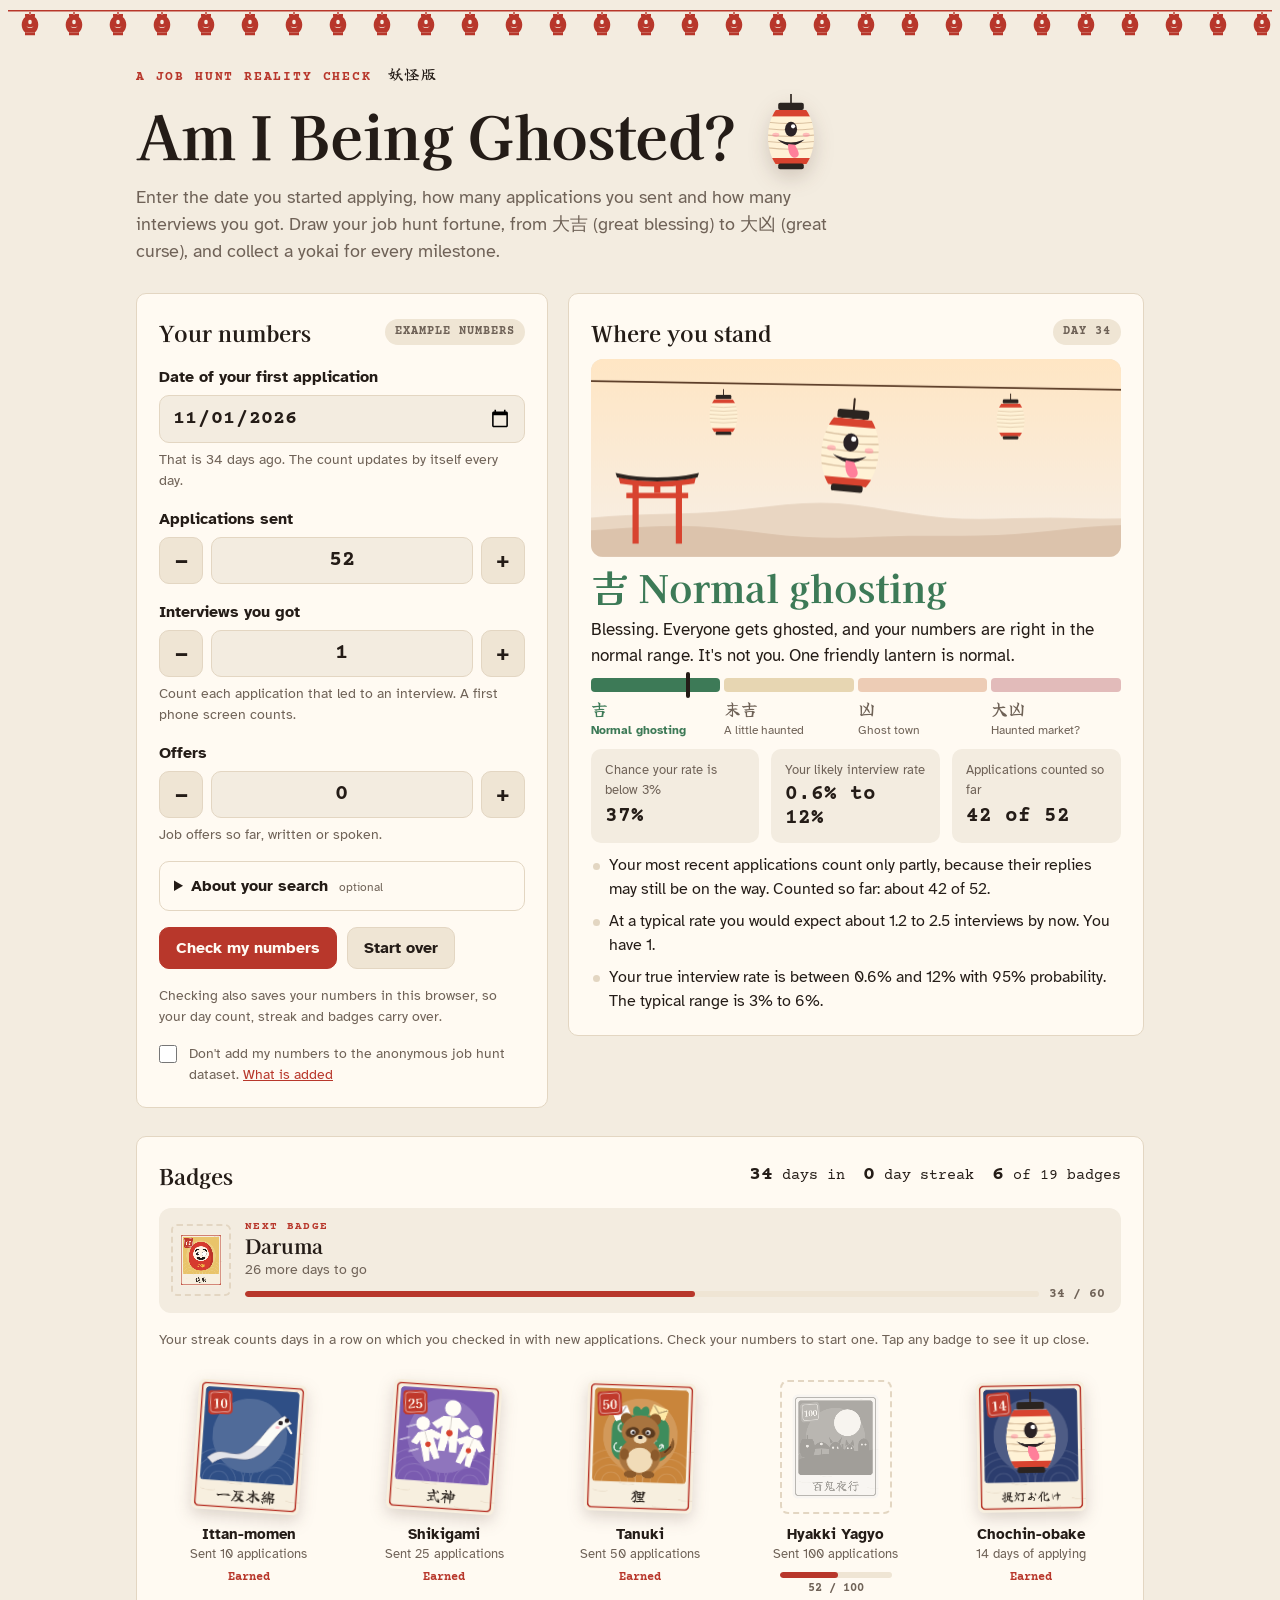
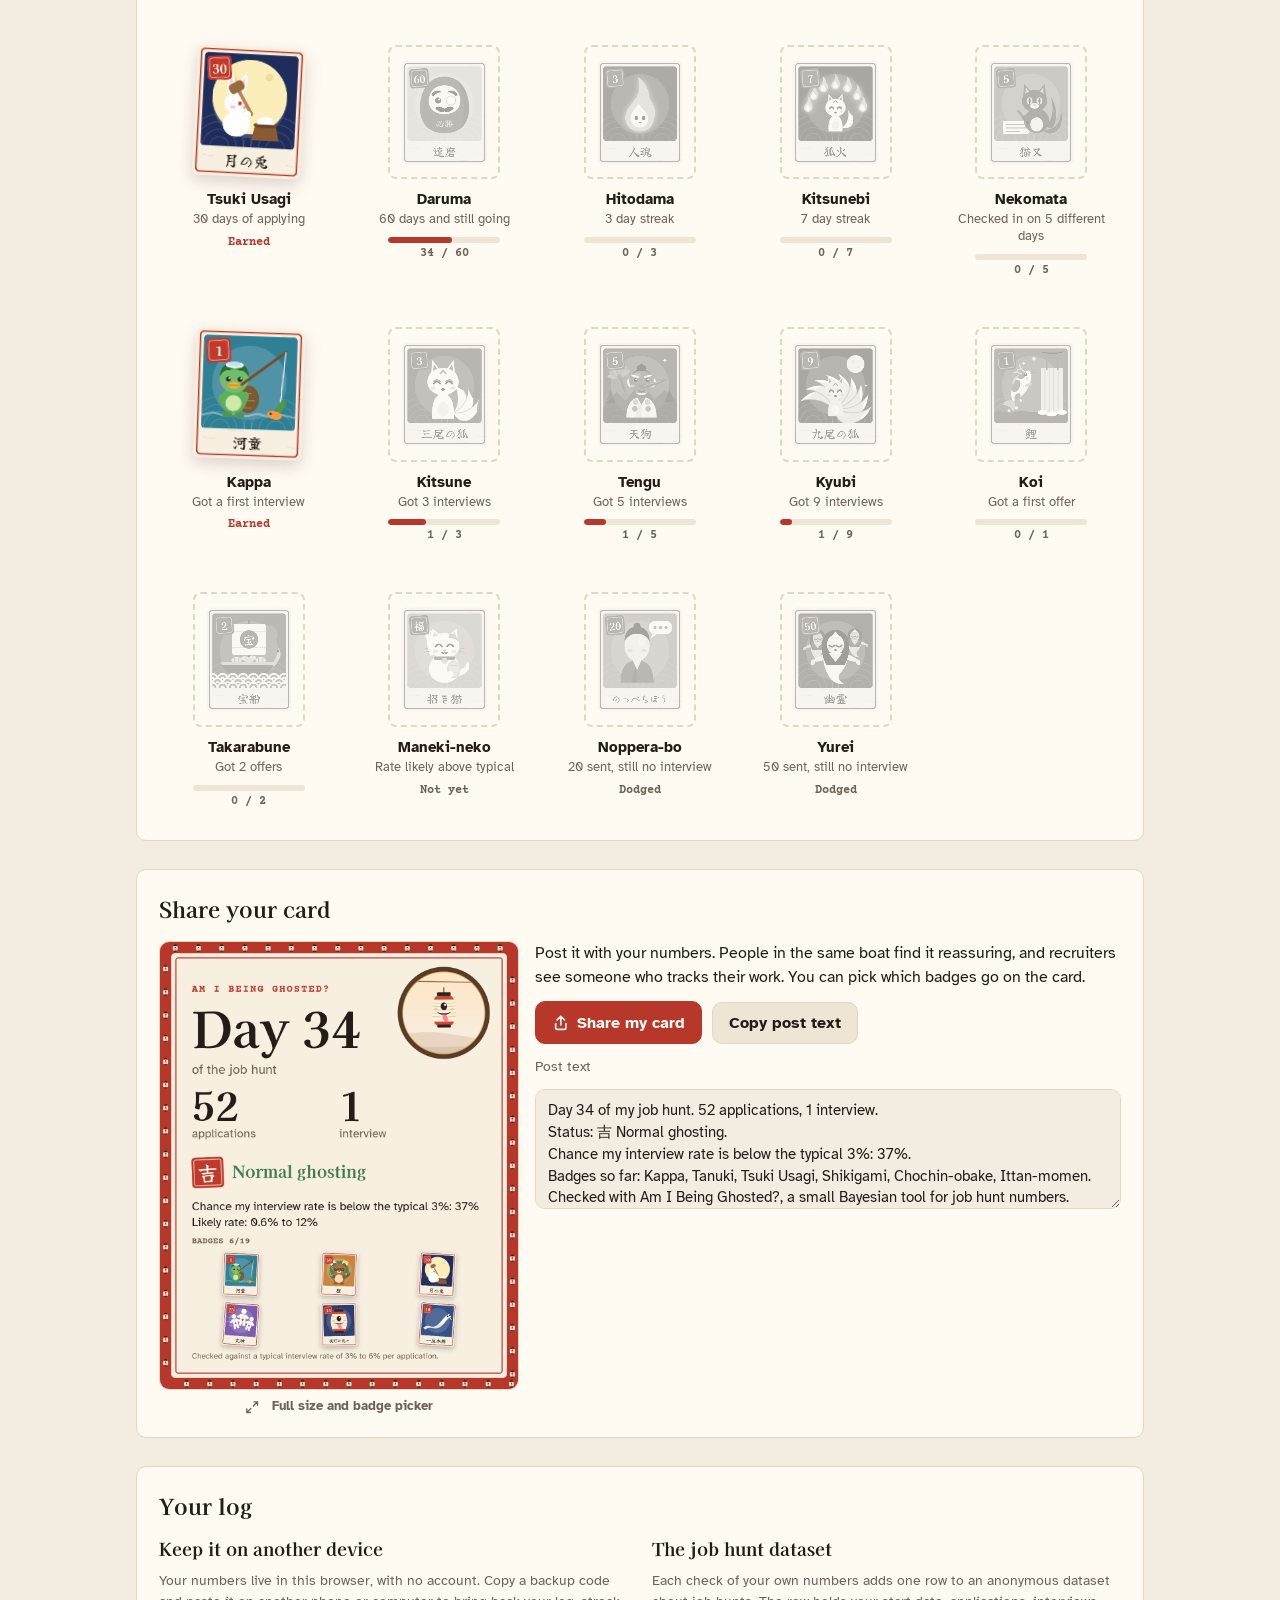
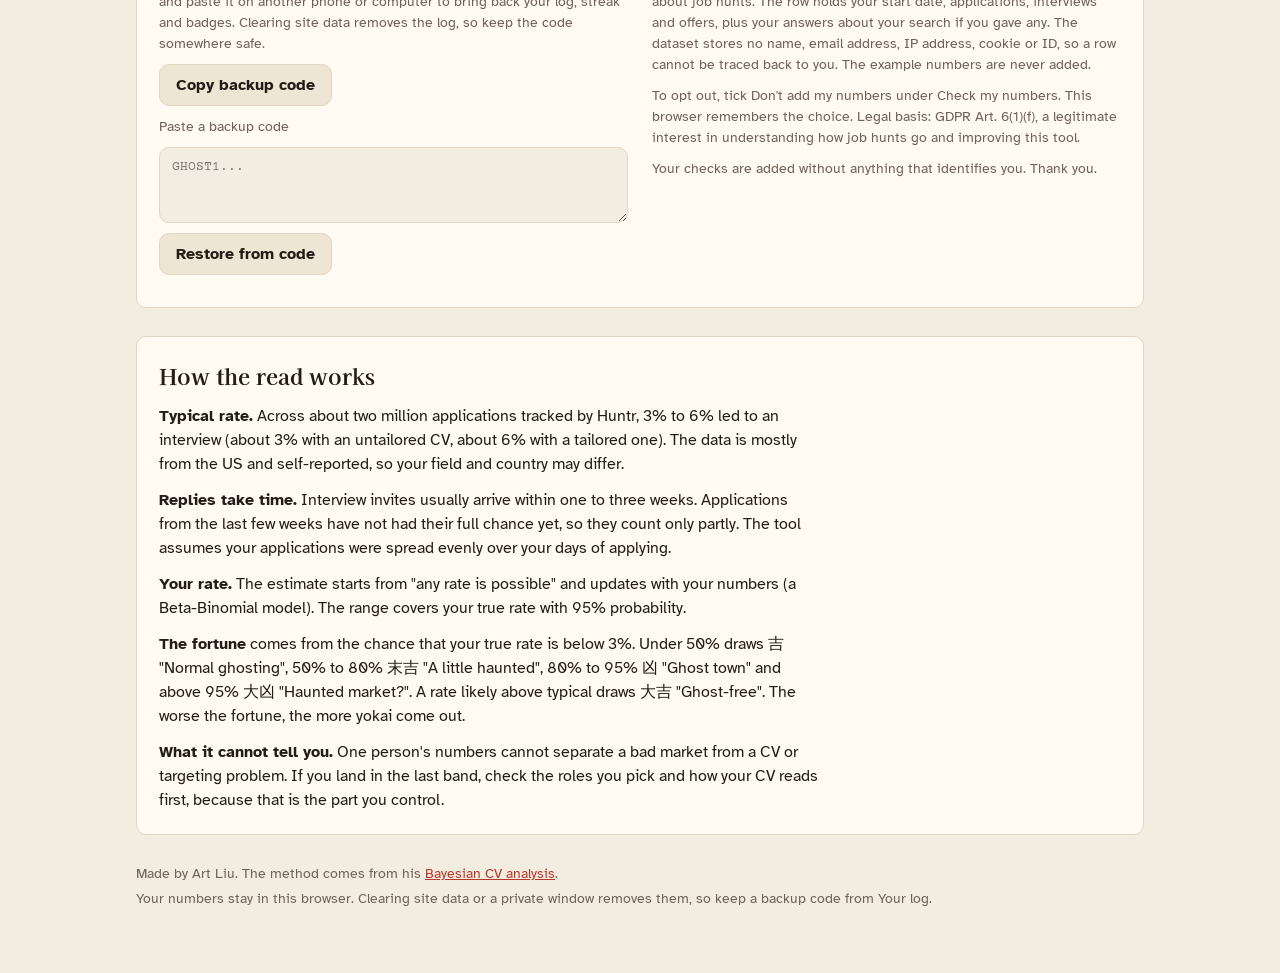
==== docs/index.html @ 810617ce "Add files via upload" ====
<!doctype html>
<html lang="en">
<head>
<meta charset="utf-8">
<meta name="viewport" content="width=device-width, initial-scale=1">
<meta name="description" content="A Bayesian reality check for your job hunt. Enter your applications and interviews and find out whether the silence is ordinary ghosting.">
<meta property="og:title" content="Am I Being Ghosted? Yokai Edition">
<meta property="og:description" content="A Bayesian reality check for your job hunt. Enter your applications and interviews and find out whether the silence is ordinary ghosting.">
<meta property="og:type" content="website">
<script src="config.js"></script>
<title>Am I Being Ghosted? Yokai Edition</title>
<link rel="stylesheet" href="fonts/yokai.css">
<style>
/* Layout: a shrine fortune stall. A string of lanterns on top, inputs and the yokai scene side by side on wide screens, the yokai collection and share card below. */
:root {
  --paper: #f3ece0;
  --card: #fffaf2;
  --ink: #241c17;
  --muted: #6f6257;
  --line: #e3d6c2;
  --chip: #efe5d4;
  --accent: #b8372b;
  --tag: #b8372b;
  --on-red: #ffffff;
  --ok: #3d7a57;
  --quiet: #b0821f;
  --unusual: #c4612a;
  --bad: #9e2a3a;
  --great: #2b5c9b;
  --early: #7b7468;
  --display: "Kaisei Decol", "Hiragino Mincho ProN", "Yu Mincho", Georgia, serif;
  --brush: "Yuji Boku", "Kaisei Decol", "Hiragino Mincho ProN", "Yu Mincho", serif;
  --body: "Atkinson Hyperlegible", system-ui, -apple-system, "Segoe UI", sans-serif;
  --mono: "Courier Prime", "Courier New", ui-monospace, monospace;
  --radius: 10px;
  --shadow: rgba(60, 35, 20, .18);
  --locked: .4;
  --scrim: rgba(18, 10, 8, .98);
  --scrim-ink: #f6eee2;
  --scrim-muted: #c9bba8;
  --scrim-chip: rgba(255, 255, 255, .13);
  --scrim-track: rgba(255, 255, 255, .18);
  --stamp-drop: rgba(0, 0, 0, .5);
  --seal: #c0392b;
  --band: #b8372b;
}
@media (prefers-color-scheme: dark) {
  :root:not([data-theme="light"]) {
    --paper: #14100e;
    --card: #1f1916;
    --ink: #f2e9dc;
    --muted: #b3a796;
    --line: #352c26;
    --chip: #2a221e;
    --accent: #ef6a50;
    --tag: #ef6a50;
    --ok: #6cbf8c;
    --quiet: #e2b456;
    --unusual: #ee8c52;
    --bad: #ef6f7a;
    --great: #7fa9e6;
    --early: #a69c8e;
    --shadow: rgba(0, 0, 0, .55);
    --locked: .32;
    --seal: #d8432f;
    --band: #ef6a50;
    color-scheme: dark;
  }
}
:root[data-theme="dark"] {
  --paper: #14100e;
  --card: #1f1916;
  --ink: #f2e9dc;
  --muted: #b3a796;
  --line: #352c26;
  --chip: #2a221e;
  --accent: #ef6a50;
  --tag: #ef6a50;
  --ok: #6cbf8c;
  --quiet: #e2b456;
  --unusual: #ee8c52;
  --bad: #ef6f7a;
  --great: #7fa9e6;
  --early: #a69c8e;
  --shadow: rgba(0, 0, 0, .55);
  --locked: .32;
  --seal: #d8432f;
  --band: #ef6a50;
  color-scheme: dark;
}


* { box-sizing: border-box; }
[hidden] { display: none !important; }
body {
  background: var(--paper);
  color: var(--ink);
  font-family: var(--body);
  font-size: 16px;
  line-height: 1.5;
}
.wrap {
  max-width: 1040px;
  margin: 0 auto;
  padding-left: max(16px, env(safe-area-inset-left, 0px));
  padding-right: max(16px, env(safe-area-inset-right, 0px));
  padding-block: 28px 56px;
  display: grid;
  gap: 28px;
}
header { display: grid; gap: 6px; }
.eyebrow {
  font-family: var(--mono);
  font-weight: 700;
  font-size: 13px;
  letter-spacing: .14em;
  text-transform: uppercase;
  color: var(--accent);
}
h1 {
  font-family: var(--display);
  font-stretch: 112%;
  font-weight: 800;
  font-size: clamp(36px, 7vw, 60px);
  line-height: 1;
  margin: 0;
  text-wrap: balance;
}
.lede { margin: 4px 0 0; max-width: 60ch; color: var(--muted); font-size: 18px; }
h2 {
  font-family: var(--display);
  font-stretch: 105%;
  font-weight: 700;
  font-size: 22px;
  margin: 0;
  text-wrap: balance;
}
.grid2 { display: grid; gap: 20px; grid-template-columns: 1fr; }
@media (min-width: 820px) { .grid2 { grid-template-columns: 5fr 7fr; align-items: start; } }
.card {
  background: var(--card);
  border: 1px solid var(--line);
  border-radius: var(--radius);
  padding: 22px;
  display: grid;
  gap: 16px;
  min-width: 0;
}
.card-head { display: flex; align-items: center; justify-content: space-between; gap: 12px; flex-wrap: wrap; }
.pill {
  font-family: var(--mono);
  font-size: 12px;
  font-weight: 700;
  letter-spacing: .08em;
  text-transform: uppercase;
  padding: 4px 10px;
  border-radius: 999px;
  background: var(--chip);
  color: var(--muted);
}
.field { display: grid; gap: 6px; }
.field label { font-weight: 700; }
.field .hint { font-size: 14px; color: var(--muted); margin: 0; }
.stepper { display: grid; grid-template-columns: 44px 1fr 44px; gap: 8px; }
.stepper input {
  width: 100%;
  min-width: 0;
  font: 700 22px/1 var(--mono);
  text-align: center;
  padding: 10px 8px;
  border: 1px solid var(--line);
  border-radius: 10px;
  background: var(--paper);
  color: var(--ink);
  font-variant-numeric: tabular-nums;
}
.stepper input::-webkit-inner-spin-button, .stepper input::-webkit-outer-spin-button { -webkit-appearance: none; margin: 0; }
.stepper input[type=number] { -moz-appearance: textfield; appearance: textfield; }
.date {
  width: 100%;
  min-width: 0;
  font: 700 20px/1.2 var(--mono);
  padding: 10px 12px;
  border: 1px solid var(--line);
  border-radius: 10px;
  background: var(--paper);
  color: var(--ink);
}
.stepper button, .btn {
  font: 700 16px/1 var(--body);
  border-radius: 10px;
  border: 1px solid var(--line);
  background: var(--chip);
  color: var(--ink);
  cursor: pointer;
}
.stepper button { font-size: 22px; }
.btn { padding: 12px 16px; }
.btn.primary { background: var(--accent); border-color: var(--accent); color: var(--card); }
.btn:disabled { opacity: .5; cursor: default; }
button:focus-visible, input:focus-visible { outline: 3px solid var(--accent); outline-offset: 2px; }
.row { display: flex; gap: 10px; flex-wrap: wrap; align-items: center; }
.note { font-size: 14px; color: var(--muted); margin: 0; }
.error { color: var(--bad); font-weight: 700; margin: 0; }

.verdict { display: grid; gap: 10px; }
.status {
  justify-self: start;
  font-family: var(--display);
  font-stretch: 108%;
  font-weight: 800;
  font-size: clamp(26px, 4.6vw, 38px);
  line-height: 1.05;
  color: var(--lvl, var(--early));
  text-wrap: balance;
}
.status-msg { margin: 0; font-size: 17px; max-width: 58ch; }

.scene { display: block; width: 100%; aspect-ratio: 8 / 3; border-radius: 12px; background: var(--chip); }
@media (prefers-color-scheme: dark) { :root:not([data-theme="light"]) .scene { filter: brightness(.88) saturate(.95); } }
:root[data-theme="dark"] .scene { filter: brightness(.88) saturate(.95); }
.meter { display: grid; gap: 8px; }
.meter-track { position: relative; display: grid; grid-template-columns: repeat(4, 1fr); gap: 4px; }
.meter-seg { height: 14px; border-radius: 4px; opacity: .3; }
.meter-seg.on { opacity: 1; }
.seg-ok { background: var(--ok); }
.seg-quiet { background: var(--quiet); }
.seg-unusual { background: var(--unusual); }
.seg-bad { background: var(--bad); }
.meter-pin {
  position: absolute;
  top: -6px;
  width: 4px;
  height: 26px;
  margin-left: -2px;
  border-radius: 2px;
  background: var(--ink);
  transition: left .5s ease;
}
.meter-labels { display: grid; grid-template-columns: repeat(4, 1fr); gap: 4px; font-size: 12px; color: var(--muted); }
.meter-labels span { min-width: 0; display: grid; gap: 4px; align-content: start; }
.meter-ico { display: flex; gap: 1px; height: 18px; align-items: flex-end; color: var(--muted); font-style: normal; }
.meter-ico svg { height: 100%; width: auto; overflow: visible; }
.meter-labels span.on .meter-ico { color: var(--lvl, var(--ink)); }
.meter-labels span.on { color: var(--lvl, var(--ink)); font-weight: 700; }

.stats { display: grid; grid-template-columns: repeat(auto-fit, minmax(150px, 1fr)); gap: 12px; }
.stats.four { grid-template-columns: repeat(auto-fit, minmax(max(150px, calc(50% - 6px)), 1fr)); }
.stat { background: var(--paper); border-radius: 10px; padding: 12px 14px; display: grid; gap: 2px; min-width: 0; }
.stat .k { font-size: 13px; color: var(--muted); }
.stat .v { font: 700 21px/1.15 var(--mono); font-variant-numeric: tabular-nums; }
.opt { font: 400 12px/1 var(--body); color: var(--muted); margin-left: 6px; }
.sel { width: 100%; min-width: 0; font: 400 16px/1.2 var(--body); padding: 10px 12px; border: 1px solid var(--line); border-radius: 10px; background: var(--paper); color: var(--ink); }
.more { border: 1px solid var(--line); border-radius: 10px; padding: 0 14px; }
.more > summary { cursor: pointer; padding: 12px 0; font-weight: 700; }
.more[open] > summary { border-bottom: 1px solid var(--line); margin-bottom: 12px; }
.more-body { display: grid; gap: 12px; padding-bottom: 14px; }
.consent { display: grid; grid-template-columns: 20px minmax(0, 1fr); gap: 10px; align-items: start; font-size: 14px; color: var(--muted); cursor: pointer; }
.consent input { width: 18px; height: 18px; margin: 2px 0 0; accent-color: var(--accent); }
.consent a, .log-col a { color: var(--accent); }
.log-grid { display: grid; gap: 24px; }
@media (min-width: 820px) { .log-grid { grid-template-columns: 1fr 1fr; } }
.log-col { display: grid; gap: 10px; align-content: start; min-width: 0; }
.log-col h3 { margin: 0; font-family: var(--display); font-size: 18px; line-height: 1.2; }
.log-col p { margin: 0; max-width: 60ch; }
.log-col textarea { width: 100%; min-height: 76px; resize: vertical; font: 13px/1.4 var(--mono); padding: 10px 12px; border-radius: 10px; border: 1px solid var(--line); background: var(--paper); color: var(--ink); word-break: break-all; }
select:focus-visible, textarea:focus-visible, summary:focus-visible { outline: 3px solid var(--accent); outline-offset: 2px; }
.explain { display: grid; gap: 8px; margin: 0; padding: 0; list-style: none; }
.explain li { padding-left: 18px; position: relative; max-width: 64ch; }
.explain li::before { content: ""; position: absolute; left: 2px; top: .62em; width: 7px; height: 7px; border-radius: 50%; background: var(--line); }

.streakbar { display: flex; gap: 18px; flex-wrap: wrap; font-family: var(--mono); font-size: 15px; }
.streakbar b { font-size: 20px; font-variant-numeric: tabular-nums; }

/* badge album: every badge is a postage stamp, locked ones wait in a dashed slot */
.next { appearance: none; width: 100%; margin: 0; border: 0; font: inherit; color: inherit; text-align: left; cursor: zoom-in;
  display: grid; grid-template-columns: 60px minmax(0, 1fr); gap: 14px; align-items: center; padding: 12px 16px 12px 12px; border-radius: 12px; background: var(--paper); }
.next:hover { background: var(--chip); }
.next-slot { width: 60px; aspect-ratio: 5 / 6; border: 2px dashed var(--line); border-radius: 6px; display: grid; place-items: center; }
.next-slot canvas { width: 80%; height: 80%; display: block; }
.next-body { display: grid; gap: 2px; min-width: 0; }
.next-k { font: 700 11px/1.2 var(--mono); letter-spacing: .12em; text-transform: uppercase; color: var(--accent); }
.next-t { font-family: var(--display); font-stretch: 105%; font-weight: 800; font-size: 20px; line-height: 1.1; }
.next-d { font-size: 14px; color: var(--muted); }
.next-row { display: flex; align-items: center; gap: 10px; margin-top: 6px; }
.next-row .bar { flex: 1; }
.next-n { font: 700 13px/1 var(--mono); color: var(--muted); font-variant-numeric: tabular-nums; white-space: nowrap; }

.badges { display: grid; grid-template-columns: repeat(3, minmax(0, 1fr)); gap: 28px 10px; padding-top: 6px; }
@media (min-width: 720px) { .badges { grid-template-columns: repeat(5, minmax(0, 1fr)); gap: 32px 16px; } }
.badges > div { display: grid; min-width: 0; }
.badge { appearance: none; margin: 0; padding: 8px 4px 10px; border: 0; border-radius: 12px; background: none; color: inherit; font: inherit; cursor: zoom-in;
  display: grid; justify-items: center; align-content: start; gap: 3px; text-align: center; min-width: 0; width: 100%; }
.badge:focus-visible, .next:focus-visible { outline: 3px solid var(--accent); outline-offset: 2px; }
.badge.locked:hover .slot { border-color: var(--accent); }
.slot { position: relative; width: min(112px, 100%); aspect-ratio: 5 / 6; margin-bottom: 8px; display: grid; place-items: center; }
.slot canvas { display: block; width: 100%; height: 100%; }
.badge.locked .slot { border: 2px dashed var(--line); border-radius: 8px; }
.badge.locked .slot canvas { width: 82%; height: 82%; filter: grayscale(1); opacity: var(--locked); }
.badge.earned .slot canvas { transform: rotate(var(--tilt, 0deg)); filter: drop-shadow(0 6px 8px var(--shadow)); transition: transform .25s cubic-bezier(.3, 1.4, .5, 1); }
.badge.earned:hover .slot canvas { transform: rotate(0deg) translateY(-4px) scale(1.05); }
.new-tag { position: absolute; top: -8px; right: -6px; padding: 4px 8px; border-radius: 999px; background: var(--tag); color: var(--on-red); font: 700 11px/1 var(--mono); letter-spacing: .1em; text-transform: uppercase; transform: rotate(8deg); box-shadow: 0 2px 6px var(--shadow); }
.bt { font-weight: 700; font-size: 15px; line-height: 1.2; }
.bd { font-size: 13px; line-height: 1.3; color: var(--muted); }
.bm { margin-top: 5px; font: 700 12px/1.2 var(--mono); color: var(--accent); }
.badge.locked .bm { color: var(--muted); }
.bp { width: min(112px, 100%); display: grid; gap: 5px; margin-top: 6px; }
.bp span { font: 700 12px/1 var(--mono); color: var(--muted); font-variant-numeric: tabular-nums; }
.bar { display: block; height: 6px; border-radius: 999px; background: var(--chip); overflow: hidden; }
.bar i { display: block; height: 100%; width: 0; border-radius: inherit; background: var(--accent); }
@media (max-width: 719px) { .bm, .bp span { font-size: 11px; } }

.share { display: grid; gap: 16px; }
@media (min-width: 820px) { .share { grid-template-columns: 360px 1fr; align-items: start; } }
.share img { width: 100%; max-width: 360px; border-radius: 10px; border: 1px solid var(--line); background: var(--paper); }
.share textarea {
  width: 100%; min-height: 120px; resize: vertical;
  font: 15px/1.45 var(--body); padding: 10px 12px;
  border-radius: 10px; border: 1px solid var(--line);
  background: var(--paper); color: var(--ink);
}
.how { display: grid; gap: 12px; }
.how p { margin: 0; max-width: 66ch; }
footer { font-size: 14px; color: var(--muted); display: grid; gap: 4px; }
footer a { color: var(--accent); }
.danger-ok { color: var(--bad); border-color: var(--bad); }
/* results waiting for a new check */
.verdict.stale > :not(.stale-note) { opacity: .35; }
.stale-note { margin: 0; padding: 10px 12px; border-radius: 10px; background: var(--chip); font-weight: 700; }

/* reply letter reveal */
.reveal {
  position: fixed; inset: 0; z-index: 50;
  display: flex; flex-direction: column;
  overflow-y: auto; overscroll-behavior: contain;
  padding: max(56px, env(safe-area-inset-top, 0px)) max(16px, env(safe-area-inset-right, 0px)) max(24px, env(safe-area-inset-bottom, 0px)) max(16px, env(safe-area-inset-left, 0px));
}
.reveal::before { content: ""; position: fixed; inset: 0; background: var(--paper); opacity: .96; }
.rv-skip { position: fixed; z-index: 3; top: max(12px, env(safe-area-inset-top, 0px)); right: max(16px, env(safe-area-inset-right, 0px)); }
.rv-stage { position: relative; z-index: 1; margin: auto; width: min(420px, 100%); display: grid; gap: 18px; justify-items: center; }
.rv-letter {
  position: relative; width: 100%;
  background: var(--card); border: 1px solid var(--line); border-radius: 8px;
  padding: 22px 20px 20px; box-shadow: 0 18px 40px var(--shadow);
  display: grid; gap: 8px;
}
.rv-label { display: flex; gap: 8px; align-items: center; flex-wrap: wrap; font: 700 12px/1.2 var(--mono); letter-spacing: .12em; text-transform: uppercase; color: var(--accent); padding-right: 92px; }
.rv-title { font-family: var(--display); font-stretch: 110%; font-weight: 800; font-size: 30px; line-height: 1.05; margin: 2px 0 0; padding-right: 92px; text-wrap: balance; }
.rv-nums { margin: 0; font: 700 16px/1.35 var(--mono); padding-right: 84px; font-variant-numeric: tabular-nums; }
.rv-msg { margin: 6px 0 0; font-size: 16px; }
.rv-stamps-label { font: 700 12px/1 var(--mono); letter-spacing: .12em; text-transform: uppercase; color: var(--muted); margin-top: 6px; }
.rv-stamps { display: flex; flex-wrap: wrap; gap: 16px 14px; margin-top: 12px; }
.rv-stamp { appearance: none; margin: 0; padding: 0; border: 0; background: none; color: inherit; font: inherit; cursor: zoom-in; width: 86px; display: grid; gap: 8px; justify-items: center; text-align: center; border-radius: 8px; }
.rv-stamp:focus-visible { outline: 3px solid var(--accent); outline-offset: 3px; }
.rv-stamp canvas { width: 84px; height: 100.8px; display: block; filter: drop-shadow(0 5px 7px var(--shadow)); }
.rv-stamps.big { gap: 16px 22px; }
.rv-stamps.big .rv-stamp { width: 124px; }
.rv-stamps.big .rv-stamp canvas { width: 116px; height: 139.2px; }
.rv-stamp span { font-size: 12px; line-height: 1.2; font-weight: 700; }
.rv-stamps.big .rv-stamp span { font-size: 14px; }
.rv-confetti { position: fixed; inset: 0; width: 100%; height: 100%; z-index: 2; pointer-events: none; }
.rv-more { margin: 12px 0 0; font-size: 13px; color: var(--muted); }
.rv-postmark {
  position: absolute; top: -20px; right: -8px; width: 108px; height: 108px; border-radius: 50%;
  border: 4px double var(--lvl, var(--accent)); color: var(--lvl, var(--accent)); background: var(--card);
  display: grid; align-content: center; justify-items: center; gap: 5px; padding: 10px; text-align: center;
  transform: rotate(-10deg);
}
.rv-pm-date { font: 700 10px/1 var(--mono); letter-spacing: .08em; }
.rv-pm-big:empty { display: none; }
.rv-pm-status { font-family: var(--display); font-stretch: 80%; font-weight: 800; font-size: 13px; line-height: 1.05; text-transform: uppercase; }
.rv-env {
  position: absolute; inset: 0; margin: auto; z-index: 2; pointer-events: none;
  width: min(320px, 82vw); height: calc(min(320px, 82vw) / 1.6);
  perspective: 900px;
}
.rv-env-body { position: absolute; inset: 0; box-shadow: 0 16px 36px var(--shadow); }
.rv-flap { position: absolute; left: 8px; right: 8px; top: 8px; height: 56%; clip-path: polygon(0 0, 100% 0, 50% 100%); transform-origin: 50% 0; }
/* badge viewer: one stamp, big, on a dark scrim */
.viewer {
  position: fixed; inset: 0; z-index: 60;
  display: flex; flex-direction: column;
  overflow-y: auto; overscroll-behavior: contain;
  padding: max(64px, env(safe-area-inset-top, 0px)) max(16px, env(safe-area-inset-right, 0px)) max(24px, env(safe-area-inset-bottom, 0px)) max(16px, env(safe-area-inset-left, 0px));
}
.viewer::before { content: ""; position: fixed; inset: 0; background: var(--scrim); }
.vw-close { position: fixed; z-index: 2; top: max(12px, env(safe-area-inset-top, 0px)); right: max(16px, env(safe-area-inset-right, 0px)); }
.vw-body { position: relative; z-index: 1; margin: auto; width: min(420px, 100%); display: grid; justify-items: center; gap: 20px; text-align: center; color: var(--scrim-ink); }
.vw-stage { width: min(260px, 64vw); aspect-ratio: 5 / 6; perspective: 900px; touch-action: pan-y; cursor: grab; }
.vw-fly { width: 100%; height: 100%; }
.vw-tilt { position: relative; width: 100%; height: 100%; transform: rotateX(var(--rx, 0deg)) rotateY(var(--ry, 0deg)); transition: transform .18s ease-out; }
.vw-tilt canvas { display: block; width: 100%; height: 100%; filter: drop-shadow(0 22px 30px var(--stamp-drop)); }
.vw-sheen { position: absolute; inset: 6.25% 7.5%; pointer-events: none; mix-blend-mode: soft-light;
  background: radial-gradient(circle at var(--mx, 30%) var(--my, 20%), rgba(255, 255, 255, .8), rgba(255, 255, 255, 0) 55%); }
.viewer.locked .vw-tilt canvas { filter: grayscale(1) brightness(.55) drop-shadow(0 22px 30px var(--stamp-drop)); }
.viewer.locked .vw-sheen { display: none; }
.vw-info { display: grid; gap: 8px; justify-items: center; }
.vw-k { font: 700 12px/1.2 var(--mono); letter-spacing: .14em; text-transform: uppercase; color: var(--scrim-muted); }
.vw-title { margin: 0; font-family: var(--display); font-stretch: 110%; font-weight: 800; font-size: clamp(28px, 7vw, 38px); line-height: 1.05; text-wrap: balance; }
.vw-d { margin: 0; font-size: 16px; color: var(--scrim-muted); }
.vw-flavor { margin: 4px 0 0; max-width: 34ch; font-size: 18px; line-height: 1.45; text-wrap: balance; }
.vw-story { width: min(420px, 100%); margin-top: 6px; padding: 12px 16px 14px; border-radius: 12px; background: var(--scrim-chip); text-align: left; display: grid; gap: 6px; }
.vw-story-k { font: 700 11px/1.2 var(--mono); letter-spacing: .14em; text-transform: uppercase; color: var(--scrim-muted); }
.vw-story p { margin: 0; font-size: 15px; line-height: 1.55; }
.vw-status { margin-top: 4px; padding: 6px 14px; border-radius: 999px; background: var(--scrim-chip); font: 700 14px/1.2 var(--mono); }
.vw-prog { width: min(280px, 100%); display: grid; gap: 7px; justify-items: center; }
.vw-prog .bar { width: 100%; height: 8px; background: var(--scrim-track); }
.vw-prog .bar i { background: var(--scrim-ink); }
.vw-prog span { font-size: 15px; color: var(--scrim-muted); }
.vw-nav { display: flex; gap: 10px; }
h2[tabindex="-1"]:focus { outline: none; }
@media (prefers-reduced-motion: reduce) { .meter-pin, .badge.earned .slot canvas, .vw-tilt { transition: none; } }
.ico { width: 1.1em; height: 1.1em; vertical-align: -.2em; margin-right: 7px; }
.btn.sm { padding: 7px 12px; font-size: 14px; }
.head-r { display: flex; align-items: center; gap: 8px; }
.card-open { appearance: none; position: relative; display: block; width: 100%; max-width: 360px; margin: 0; padding: 0; border: 0; border-radius: 10px; background: none; cursor: zoom-in; }
.card-open:focus-visible { outline: 3px solid var(--accent); outline-offset: 3px; }
.card-open img { display: block; }
.card-open-hint { display: flex; align-items: center; justify-content: center; gap: 6px; margin-top: 8px; font: 700 13px/1.3 var(--body); color: var(--muted); }
.card-open:hover .card-open-hint { color: var(--accent); }
.rv-actions { display: flex; flex-wrap: wrap; gap: 10px; justify-content: center; }
/* share sheet: the whole card, which badges go on it, and the ways out */
.sharer {
  position: fixed; inset: 0; z-index: 70;
  display: flex; flex-direction: column;
  overflow-y: auto; overscroll-behavior: contain;
  padding: max(60px, env(safe-area-inset-top, 0px)) max(16px, env(safe-area-inset-right, 0px)) max(24px, env(safe-area-inset-bottom, 0px)) max(16px, env(safe-area-inset-left, 0px));
}
.sharer::before { content: ""; position: fixed; inset: 0; background: linear-gradient(var(--scrim), var(--scrim)), var(--scrim); }
.sr-close { position: fixed; z-index: 2; top: max(12px, env(safe-area-inset-top, 0px)); right: max(16px, env(safe-area-inset-right, 0px)); }
.sr-body { position: relative; z-index: 1; margin: auto; width: min(1000px, 100%); display: grid; gap: 22px; color: var(--scrim-ink); }
@media (min-width: 860px) { .sr-body { grid-template-columns: auto minmax(300px, 1fr); align-items: start; } }
.sr-card { display: grid; justify-items: center; }
.sr-card img { display: block; width: min(100%, 520px, calc((100vh - 110px) * .8)); height: auto; border-radius: 12px; box-shadow: 0 24px 50px rgba(0, 0, 0, .45); }
.sr-side { display: grid; gap: 14px; align-content: start; min-width: 0; }
.sr-head { display: flex; align-items: center; gap: 10px; flex-wrap: wrap; }
.sr-title { font-family: var(--display); font-stretch: 108%; font-weight: 800; font-size: clamp(24px, 5vw, 30px); line-height: 1.1; margin: 0; }
.sr-actions { display: flex; flex-wrap: wrap; gap: 10px; }
.sr-note { margin: 0; min-height: 1.4em; font-size: 15px; color: var(--scrim-muted); }
.sr-note a { color: var(--scrim-ink); }
.sr-text { width: 100%; min-height: 110px; font: 14px/1.45 var(--body); padding: 10px 12px; border-radius: 10px; border: 0; background: var(--scrim-chip); color: var(--scrim-ink); }
.sr-pick { display: grid; gap: 10px; padding-top: 4px; }
.sr-pick-head { display: flex; align-items: baseline; gap: 12px; flex-wrap: wrap; }
.sr-pick-k { font: 700 12px/1.2 var(--mono); letter-spacing: .12em; text-transform: uppercase; color: var(--scrim-muted); }
.sr-pick-n { font: 700 13px/1 var(--mono); color: var(--scrim-muted); font-variant-numeric: tabular-nums; }
.sr-link { appearance: none; margin: 0; padding: 2px 0; border: 0; background: none; color: var(--scrim-ink); font: 700 14px/1.2 var(--body); text-decoration: underline; text-underline-offset: 3px; cursor: pointer; }
.sr-chips { display: grid; grid-template-columns: repeat(auto-fill, minmax(70px, 1fr)); gap: 8px; }
.sr-chip { appearance: none; position: relative; margin: 0; padding: 6px 4px 7px; border: 2px solid transparent; border-radius: 12px; background: var(--scrim-chip); color: var(--scrim-ink); font: 700 11px/1.15 var(--body); cursor: pointer; display: grid; justify-items: center; gap: 5px; text-align: center; min-width: 0; }
.sr-chip canvas { width: 44px; height: 52.8px; display: block; }
.sr-chip span { overflow-wrap: anywhere; }
.sr-chip[aria-pressed="true"] { border-color: var(--scrim-ink); }
.sr-chip[aria-pressed="true"]::after { content: "✓"; position: absolute; top: -7px; right: -6px; width: 20px; height: 20px; border-radius: 50%; display: grid; place-items: center; background: var(--scrim-ink); color: #1a1412; font: 700 12px/1 var(--body); }
.sr-chip[aria-pressed="false"] canvas { filter: grayscale(1); opacity: .35; }
.sr-chip[aria-pressed="false"] { color: var(--scrim-muted); }
.sr-chip:focus-visible, .sr-link:focus-visible { outline: 3px solid var(--scrim-ink); outline-offset: 2px; }
.stripe {
  height: 30px;
  margin-top: 4px;
  background: var(--band);
  -webkit-mask: url("data:image/svg+xml,%3Csvg xmlns='http://www.w3.org/2000/svg' viewBox='0 0 44 30'%3E%3Cpath fill-rule='evenodd' d='M0 2 H44 V3.4 H0 Z M21.3 3 H22.7 V6.4 H21.3 Z M17 6 H27 V8.8 H17 Z M17.6 8.8 C12.4 12.4 12.4 21.2 17.6 24.8 H26.4 C31.6 21.2 31.6 12.4 26.4 8.8 Z M17 24.6 H27 V27.2 H17 Z M20.2 14 a1.8 2.3 0 1 0 3.6 0 a1.8 2.3 0 1 0 -3.6 0 Z M18.4 18.6 Q22 21.6 25.6 18.6 Q22 19.9 18.4 18.6 Z'/%3E%3C/svg%3E") left top / 44px 30px repeat-x;
  mask: url("data:image/svg+xml,%3Csvg xmlns='http://www.w3.org/2000/svg' viewBox='0 0 44 30'%3E%3Cpath fill-rule='evenodd' d='M0 2 H44 V3.4 H0 Z M21.3 3 H22.7 V6.4 H21.3 Z M17 6 H27 V8.8 H17 Z M17.6 8.8 C12.4 12.4 12.4 21.2 17.6 24.8 H26.4 C31.6 21.2 31.6 12.4 26.4 8.8 Z M17 24.6 H27 V27.2 H17 Z M20.2 14 a1.8 2.3 0 1 0 3.6 0 a1.8 2.3 0 1 0 -3.6 0 Z M18.4 18.6 Q22 21.6 25.6 18.6 Q22 19.9 18.4 18.6 Z'/%3E%3C/svg%3E") left top / 44px 30px repeat-x;
}
.eyebrow .jp { font: 400 15px/1 var(--brush); letter-spacing: .1em; margin-left: 6px; color: var(--ink); }
h1 { font-weight: 700; letter-spacing: -.01em; }
.title-row { display: flex; align-items: center; gap: 14px; }
.mascot { flex: none; width: clamp(50px, 9vw, 80px); height: auto; overflow: visible; transform-origin: 50% 0; filter: drop-shadow(0 8px 10px var(--shadow)); animation: swing 3.4s ease-in-out infinite; }
.mascot .m-cord { stroke: var(--ink); stroke-width: 2; }
.mascot .m-cap { fill: #2b2420; }
.mascot .m-paper { fill: #fff2d6; }
.mascot .m-band { fill: #d8432f; }
.mascot .m-rib { fill: none; stroke: rgba(150, 100, 60, .35); stroke-width: 1.4; }
.mascot .m-ink { fill: #2a2225; }
.mascot .m-hi { fill: #ffffff; }
.mascot .m-tongue { fill: #ff7f9a; }
.mascot .m-blush { fill: rgba(255, 120, 150, .45); }
@keyframes swing { 0%, 100% { transform: rotate(-7deg); } 50% { transform: rotate(7deg); } }
.status { font-weight: 700; }
.vw-title, .rv-title, .next-t, h2 { font-weight: 700; }
.meter-ico.jp { font: 400 17px/1 var(--brush); height: auto; color: var(--muted); }
.meter-labels span.on .meter-ico.jp { color: var(--lvl, var(--ink)); }
.rv-env-body { background: var(--card); border: 2px solid var(--accent); }
.rv-env-body::before { content: ""; position: absolute; top: 0; bottom: 0; right: 44px; width: 3px; background: var(--accent); opacity: .6; }
.kuji { position: absolute; right: 12px; top: 50%; transform: translateY(-50%); writing-mode: vertical-rl; font: 400 20px/1.1 var(--brush); color: var(--accent); letter-spacing: .12em; }
.rv-env-to { position: absolute; left: 14px; bottom: 12px; font: 700 13px/1.2 var(--mono); letter-spacing: .06em; color: var(--muted); }
.rv-flap { background: var(--chip); }
.rv-postmark { border-radius: 12px; border: 0; background: var(--seal); color: #fffaf0; box-shadow: inset 0 0 0 4px var(--seal), inset 0 0 0 6px rgba(255, 255, 255, .6); gap: 3px; }
.rv-pm-date { font-size: 9px; opacity: .85; }
.rv-pm-big { font: 400 34px/1 var(--brush); }
.rv-pm-status { font-family: var(--body); font-stretch: normal; font-weight: 700; font-size: 10px; line-height: 1.1; text-transform: none; }
@media (prefers-reduced-motion: reduce) { .mascot { animation: none; } }

</style>

<div class="stripe" aria-hidden="true"></div>
<div class="wrap">
  <header>
    <div class="eyebrow">A job hunt reality check <span class="jp">妖怪版</span></div>
    <div class="title-row">
      <h1>Am I Being Ghosted?</h1>
      <svg class="mascot" viewBox="0 0 100 100" aria-hidden="true">
        <defs><clipPath id="lantern-clip"><path d="M31 20 C18 38 18 70 31 88 L69 88 C82 70 82 38 69 20 Z"/></clipPath></defs>
        <path class="m-cord" d="M50 0 V13"/>
        <rect class="m-cap" x="34" y="11" width="32" height="9" rx="2.5"/>
        <path class="m-paper" d="M31 20 C18 38 18 70 31 88 L69 88 C82 70 82 38 69 20 Z"/>
        <g clip-path="url(#lantern-clip)">
          <rect class="m-band" x="0" y="20" width="100" height="8"/><rect class="m-band" x="0" y="80" width="100" height="8"/>
          <path class="m-rib" d="M18 35 Q50 39 82 35 M18 43 Q50 47 82 43 M18 51 Q50 55 82 51 M18 59 Q50 63 82 59 M18 67 Q50 71 82 67"/>
        </g>
        <rect class="m-cap" x="34" y="87" width="32" height="7" rx="2.5"/>
        <ellipse class="m-ink" cx="50" cy="44" rx="7.6" ry="9.2"/><circle class="m-hi" cx="52.6" cy="40.4" r="2.6"/>
        <path class="m-ink" d="M33 57 Q50 72 67 57 Q50 64 33 57 Z"/>
        <path class="m-tongue" d="M46.5 62.5 C45.5 75 52 83 58 78.5 C62 75 58 70 55 63.5 Z"/>
        <ellipse class="m-blush" cx="31" cy="51" rx="4.4" ry="2.6"/><ellipse class="m-blush" cx="69" cy="51" rx="4.4" ry="2.6"/>
      </svg>
    </div>
    <p class="lede">Enter the date you started applying, how many applications you sent and how many interviews you got. Draw your job hunt fortune, from 大吉 (great blessing) to 大凶 (great curse), and collect a yokai for every milestone.</p>
  </header>

  <div class="grid2">
    <section class="card" aria-labelledby="in-h">
      <div class="card-head">
        <h2 id="in-h">Your numbers</h2>
        <span class="pill" id="mode-pill">Example numbers</span>
      </div>
      <div class="field">
        <label for="start">Date of your first application</label>
        <input id="start" class="date" type="date">
        <p class="hint" id="start-hint">The day count updates by itself every day.</p>
      </div>
      <div class="field">
        <label for="apps">Applications sent</label>
        <div class="stepper">
          <button type="button" data-step="apps" data-d="-1" aria-label="One application less">−</button>
          <input id="apps" type="number" inputmode="numeric" min="0" max="5000" step="1">
          <button type="button" data-step="apps" data-d="1" aria-label="One application more">+</button>
        </div>
      </div>
      <div class="field">
        <label for="ints">Interviews you got</label>
        <div class="stepper">
          <button type="button" data-step="ints" data-d="-1" aria-label="One interview less">−</button>
          <input id="ints" type="number" inputmode="numeric" min="0" max="5000" step="1">
          <button type="button" data-step="ints" data-d="1" aria-label="One interview more">+</button>
        </div>
        <p class="hint">Count each application that led to an interview. A first phone screen counts.</p>
      </div>
      <div class="field">
        <label for="offers">Offers</label>
        <div class="stepper">
          <button type="button" data-step="offers" data-d="-1" aria-label="One offer less">−</button>
          <input id="offers" type="number" inputmode="numeric" min="0" max="5000" step="1">
          <button type="button" data-step="offers" data-d="1" aria-label="One offer more">+</button>
        </div>
        <p class="hint">Job offers so far, written or spoken.</p>
      </div>
      <details class="more" id="more">
        <summary>About your search <span class="opt">optional</span></summary>
        <div class="more-body">
          <div class="field">
            <label for="market">Where you are applying</label>
            <select id="market" class="sel">
              <option value="">Choose</option><option value="de">Germany</option><option value="eu">Elsewhere in the EU</option>
              <option value="uk">United Kingdom</option><option value="us">United States</option><option value="other">Somewhere else</option>
            </select>
          </div>
          <div class="field">
            <label for="field">Your field</label>
            <select id="field" class="sel">
              <option value="">Choose</option><option value="data">Data and analytics</option><option value="software">Software and IT</option>
              <option value="product">Product and design</option><option value="business">Business, finance and consulting</option>
              <option value="marketing">Marketing, sales and communications</option><option value="engineering">Engineering and science</option>
              <option value="other">Something else</option>
            </select>
          </div>
          <div class="field">
            <label for="channel">How you mostly apply</label>
            <select id="channel" class="sel">
              <option value="">Choose</option><option value="cold">Mostly cold applications</option><option value="mix">A mix</option>
              <option value="referral">Mostly referrals or recruiters</option>
            </select>
          </div>
        </div>
      </details>
      <p class="error" id="err" hidden></p>
      <div class="row">
        <button type="button" class="btn primary" id="save">Check my numbers</button>
        <button type="button" class="btn" id="reset">Start over</button>
      </div>
      <p class="note" id="save-note">Checking also saves your numbers in this browser, so your day count, streak and badges carry over.</p>
      <label class="consent" for="no-log">
        <input type="checkbox" id="no-log">
        <span>Don't add my numbers to the anonymous job hunt dataset. <a href="#log-h">What is added</a></span>
      </label>
    </section>

    <section class="card verdict" id="verdict" aria-labelledby="out-h" aria-live="polite">
      <div class="card-head">
        <h2 id="out-h" tabindex="-1">Where you stand</h2>
        <div class="head-r"><button type="button" class="btn sm" id="vd-share" hidden><svg class="ico" viewBox="0 0 24 24" aria-hidden="true"><path d="M12 3v12M7 8l5-5 5 5M5 13v6a2 2 0 0 0 2 2h10a2 2 0 0 0 2-2v-6" fill="none" stroke="currentColor" stroke-width="2.2" stroke-linecap="round" stroke-linejoin="round"/></svg>Share</button><span class="pill" id="day-pill">Day 0</span></div>
      </div>
      <canvas class="scene" id="scene" aria-hidden="true"></canvas>
      <p class="stale-note" id="stale-note" hidden>Your numbers changed. Press Check my numbers to see the new read.</p>
      <div class="status" id="status">Ready when you are</div>
      <p class="status-msg" id="status-msg">Enter your numbers to see where you stand.</p>
      <div class="meter" id="meter">
        <div class="meter-track" aria-hidden="true">
          <div class="meter-seg seg-ok"></div>
          <div class="meter-seg seg-quiet"></div>
          <div class="meter-seg seg-unusual"></div>
          <div class="meter-seg seg-bad"></div>
          <div class="meter-pin" id="pin" style="left:0%"></div>
        </div>
        <div class="meter-labels" aria-hidden="true">
<span><i class="meter-ico jp">吉</i>Normal ghosting</span><span><i class="meter-ico jp">末吉</i>A little haunted</span><span><i class="meter-ico jp">凶</i>Ghost town</span><span><i class="meter-ico jp">大凶</i>Haunted market?</span>
        </div>
      </div>
      <div class="stats">
        <div class="stat"><span class="k">Chance your rate is below 3%</span><span class="v" id="s-plow">–</span></div>
        <div class="stat"><span class="k">Your likely interview rate</span><span class="v" id="s-range">–</span></div>
        <div class="stat"><span class="k">Applications counted so far</span><span class="v" id="s-neff">–</span></div>
        <div class="stat" id="s-offer-box" hidden><span class="k">Offers from your interviews</span><span class="v" id="s-offer">–</span></div>
      </div>
      <ul class="explain" id="explain"></ul>
    </section>
  </div>

  <section class="card" aria-labelledby="b-h">
    <div class="card-head">
      <h2 id="b-h">Badges</h2>
      <div class="streakbar">
        <span><b id="st-day">0</b> days in</span>
        <span><b id="st-streak">0</b> day streak</span>
        <span><b id="st-earned">0</b> of <span id="st-total">15</span> badges</span>
      </div>
    </div>
    <button type="button" class="next" id="next" hidden>
      <span class="next-slot"><canvas id="next-cv" width="240" height="288" aria-hidden="true"></canvas></span>
      <span class="next-body">
        <span class="next-k">Next badge</span>
        <span class="next-t" id="next-t"></span>
        <span class="next-d" id="next-d"></span>
        <span class="next-row"><span class="bar"><i id="next-bar"></i></span><span class="next-n" id="next-n"></span></span>
      </span>
    </button>
    <p class="note" id="streak-note">Your streak counts days in a row on which you checked in with new applications.</p>
    <div class="badges" id="badges" role="list"></div>
  </section>

  <section class="card" aria-labelledby="sh-h">
    <div class="card-head"><h2 id="sh-h">Share your card</h2></div>
    <div class="share">
      <button type="button" class="card-open" id="card-open" aria-label="Open the full card, pick its badges and share it">
        <img id="card-img" alt="">
        <span class="card-open-hint"><svg class="ico" viewBox="0 0 24 24" aria-hidden="true"><path d="M15 3h6v6M9 21H3v-6M21 3l-7 7M3 21l7-7" fill="none" stroke="currentColor" stroke-width="2.2" stroke-linecap="round" stroke-linejoin="round"/></svg>Full size and badge picker</span>
      </button>
      <div class="how">
        <p>Post it with your numbers. People in the same boat find it reassuring, and recruiters see someone who tracks their work. You can pick which badges go on the card.</p>
        <div class="row">
          <button type="button" class="btn primary" id="share-open"><svg class="ico" viewBox="0 0 24 24" aria-hidden="true"><path d="M12 3v12M7 8l5-5 5 5M5 13v6a2 2 0 0 0 2 2h10a2 2 0 0 0 2-2v-6" fill="none" stroke="currentColor" stroke-width="2.2" stroke-linecap="round" stroke-linejoin="round"/></svg>Share my card</button>
          <button type="button" class="btn" id="copy">Copy post text</button>
        </div>
        <label class="note" for="post">Post text</label>
        <textarea id="post" readonly></textarea>
        <p class="note" id="share-note"></p>
      </div>
    </div>
  </section>

  <section class="card" aria-labelledby="log-h">
    <h2 id="log-h" tabindex="-1">Your log</h2>
    <div class="log-grid">
      <div class="log-col">
        <h3>Keep it on another device</h3>
        <p class="note">Your numbers live in this browser, with no account. Copy a backup code and paste it on another phone or computer to bring back your log, streak and badges. Clearing site data removes the log, so keep the code somewhere safe.</p>
        <div class="row"><button type="button" class="btn" id="bk-copy">Copy backup code</button></div>
        <label class="note" for="bk-in">Paste a backup code</label>
        <textarea id="bk-in" rows="3" placeholder="GHOST1..." spellcheck="false"></textarea>
        <div class="row"><button type="button" class="btn" id="bk-restore">Restore from code</button></div>
        <p class="note" id="bk-note" aria-live="polite"></p>
      </div>
      <div class="log-col">
        <h3>The job hunt dataset</h3>
        <p class="note">Each check of your own numbers adds one row to an anonymous dataset about job hunts. The row holds your start date, applications, interviews and offers, plus your answers about your search if you gave any. The dataset stores no name, email address, IP address, cookie or ID, so a row cannot be traced back to you. The example numbers are never added.</p>
        <p class="note">To opt out, tick Don't add my numbers under Check my numbers. This browser remembers the choice. Legal basis: GDPR Art. 6(1)(f), a legitimate interest in understanding how job hunts go and improving this tool.</p>
        <p class="note" id="ds-status" aria-live="polite"></p>
      </div>
    </div>
  </section>

  <section class="card how" aria-labelledby="how-h">
    <h2 id="how-h">How the read works</h2>
    <p><b>Typical rate.</b> Across about two million applications tracked by Huntr, 3% to 6% led to an interview (about 3% with an untailored CV, about 6% with a tailored one). The data is mostly from the US and self-reported, so your field and country may differ.</p>
    <p><b>Replies take time.</b> Interview invites usually arrive within one to three weeks. Applications from the last few weeks have not had their full chance yet, so they count only partly. The tool assumes your applications were spread evenly over your days of applying.</p>
    <p><b>Your rate.</b> The estimate starts from "any rate is possible" and updates with your numbers (a Beta-Binomial model). The range covers your true rate with 95% probability.</p>
    <p><b>The fortune</b> comes from the chance that your true rate is below 3%. Under 50% draws 吉 "Normal ghosting", 50% to 80% 末吉 "A little haunted", 80% to 95% 凶 "Ghost town" and above 95% 大凶 "Haunted market?". A rate likely above typical draws 大吉 "Ghost-free". The worse the fortune, the more yokai come out.</p>
    <p><b>What it cannot tell you.</b> One person's numbers cannot separate a bad market from a CV or targeting problem. If you land in the last band, check the roles you pick and how your CV reads first, because that is the part you control.</p>
  </section>

  <footer>
    <span>Made by Art Liu. The method comes from his <a href="https://github.com/marco50608/bayesian-resume-analysis" target="_blank" rel="noopener">Bayesian CV analysis</a>.</span>
    <span>Your numbers stay in this browser. Clearing site data or a private window removes them, so keep a backup code from Your log.</span>
  </footer>
</div>

<div class="reveal" id="reveal" role="dialog" aria-modal="true" aria-labelledby="rv-title" hidden>
  <button type="button" class="btn rv-skip" id="rv-skip">Skip</button>
  
  <canvas class="rv-confetti" id="rv-confetti" aria-hidden="true"></canvas>
  <div class="rv-stage">
    <article class="rv-letter" id="rv-letter">
      <div class="rv-label"><span>Your job hunt fortune</span><span class="pill" id="rv-example" hidden>Example</span></div>
      <h2 class="rv-title" id="rv-title">Day 0 of your hunt</h2>
      <p class="rv-nums" id="rv-nums"></p>
      <p class="rv-msg" id="rv-msg"></p>
      <div id="rv-stamps-wrap">
        <div class="rv-stamps-label" id="rv-stamps-label">New badges</div>
        <div class="rv-stamps" id="rv-stamps"></div>
        <p class="rv-more" id="rv-more" hidden></p>
      </div>
      <div class="rv-postmark" id="rv-postmark">
        <span class="rv-pm-date" id="rv-pm-date"></span>
        <span class="rv-pm-big" id="rv-pm-big"></span>
        <span class="rv-pm-status" id="rv-pm-status"></span>
      </div>
    </article>
    <div class="rv-env" id="rv-env" aria-hidden="true">
      <div class="rv-env-body"><span class="kuji">御神籤</span><span class="rv-env-to" id="rv-env-to"></span></div>
      <div class="rv-flap" id="rv-flap"></div>
    </div>
    <div class="rv-actions" id="rv-actions">
      <button type="button" class="btn primary" id="rv-share" hidden><svg class="ico" viewBox="0 0 24 24" aria-hidden="true"><path d="M12 3v12M7 8l5-5 5 5M5 13v6a2 2 0 0 0 2 2h10a2 2 0 0 0 2-2v-6" fill="none" stroke="currentColor" stroke-width="2.2" stroke-linecap="round" stroke-linejoin="round"/></svg><span id="rv-share-t">Share my card</span></button>
      <button type="button" class="btn" id="rv-done">See the details</button>
    </div>
  </div>
</div>

<div class="viewer" id="viewer" role="dialog" aria-modal="true" aria-labelledby="vw-title" hidden>
  <button type="button" class="btn vw-close" id="vw-close">Close</button>
  <div class="vw-body" id="vw-body">
    <div class="vw-stage" id="vw-stage">
      <div class="vw-fly" id="vw-fly">
        <div class="vw-tilt" id="vw-tilt">
          <canvas id="vw-cv" width="600" height="720" aria-hidden="true"></canvas>
          <div class="vw-sheen"></div>
        </div>
      </div>
    </div>
    <div class="vw-info" id="vw-info">
      <span class="vw-k" id="vw-k"></span>
      <h2 class="vw-title" id="vw-title"></h2>
      <p class="vw-d" id="vw-d"></p>
      <p class="vw-flavor" id="vw-flavor"></p>
      <div class="vw-story" id="vw-story" hidden><span class="vw-story-k">The legend</span><p id="vw-story-t"></p></div>
      <span class="vw-status" id="vw-status"></span>
      <div class="vw-prog" id="vw-prog" hidden>
        <span class="bar"><i id="vw-bar"></i></span>
        <span id="vw-need"></span>
      </div>
    </div>
    <div class="vw-nav">
      <button type="button" class="btn" id="vw-prev">‹ Previous</button>
      <button type="button" class="btn" id="vw-next">Next ›</button>
    </div>
  </div>
</div>

<div class="sharer" id="sharer" role="dialog" aria-modal="true" aria-labelledby="sr-title" hidden>
  <button type="button" class="btn sr-close" id="sr-close">Close</button>
  <div class="sr-body" id="sr-body">
    <div class="sr-card"><img id="sr-img" alt="Your share card"></div>
    <div class="sr-side">
      <div class="sr-head"><h2 class="sr-title" id="sr-title">Share your card</h2><span class="pill" id="sr-example" hidden>Example numbers</span></div>
      <div class="sr-actions">
        <button type="button" class="btn" id="sr-native" hidden><svg class="ico" viewBox="0 0 24 24" aria-hidden="true"><path d="M12 3v12M7 8l5-5 5 5M5 13v6a2 2 0 0 0 2 2h10a2 2 0 0 0 2-2v-6" fill="none" stroke="currentColor" stroke-width="2.2" stroke-linecap="round" stroke-linejoin="round"/></svg>Share</button>
        <button type="button" class="btn" id="sr-li">Post on LinkedIn</button>
        <button type="button" class="btn" id="sr-copyimg" hidden>Copy image</button>
        <button type="button" class="btn" id="sr-save" hidden>Save image</button>
        <button type="button" class="btn" id="sr-copytxt">Copy post text</button>
      </div>
      <p class="sr-note" id="sr-note" aria-live="polite"></p>
      <textarea class="sr-text" id="sr-text" readonly hidden aria-label="Post text"></textarea>
      <div class="sr-pick" id="sr-pick">
        <div class="sr-pick-head">
          <span class="sr-pick-k">Badges on the card</span>
          <span class="sr-pick-n" id="sr-pick-n"></span>
          <button type="button" class="sr-link" id="sr-all">All</button>
          <button type="button" class="sr-link" id="sr-none">None</button>
        </div>
        <div class="sr-chips" id="sr-chips" role="group" aria-label="Badges on the card"></div>
      </div>
    </div>
  </div>
</div>

<canvas id="card" width="1080" height="1350" hidden></canvas>

<script>
(() => {
  "use strict";

  // ===================== theme: Japanese yokai =====================
  const TAU2 = Math.PI * 2;
  function rrPath(c, x, y, w, h, r) {
    c.beginPath();
    c.moveTo(x + r, y);
    c.arcTo(x + w, y, x + w, y + h, r);
    c.arcTo(x + w, y + h, x, y + h, r);
    c.arcTo(x, y + h, x, y, r);
    c.arcTo(x, y, x + w, y, r);
    c.closePath();
  }
  function rr(c, x, y, w, h, r, f) { rrPath(c, x, y, w, h, r); c.fillStyle = f; c.fill(); }
  function circ(c, x, y, r, f) { c.beginPath(); c.arc(x, y, r, 0, TAU2); c.fillStyle = f; c.fill(); }
  function oval(c, x, y, rx, ry, f, rot = 0) { c.beginPath(); c.ellipse(x, y, rx, ry, rot, 0, TAU2); c.fillStyle = f; c.fill(); }
  function poly(c, pts, f) { c.beginPath(); pts.forEach(([x, y], i) => i ? c.lineTo(x, y) : c.moveTo(x, y)); c.closePath(); c.fillStyle = f; c.fill(); }
  function shape(c, d, f) { c.fillStyle = f; c.fill(new Path2D(d)); }
  function line(c, pts, s, w) {
    c.beginPath(); pts.forEach(([x, y], i) => i ? c.lineTo(x, y) : c.moveTo(x, y));
    c.strokeStyle = s; c.lineWidth = w; c.lineCap = "round"; c.lineJoin = "round"; c.stroke();
  }
  function arcEye(c, x, y, up, col, w = 2.6) {
    c.beginPath(); c.moveTo(x - 4.5, y); c.quadraticCurveTo(x, y + (up ? -6 : 5), x + 4.5, y);
    c.strokeStyle = col; c.lineWidth = w; c.lineCap = "round"; c.stroke();
  }
  function sparkle(c, x, y, r, f) {
    c.beginPath();
    c.moveTo(x, y - r); c.quadraticCurveTo(x, y, x + r, y); c.quadraticCurveTo(x, y, x, y + r);
    c.quadraticCurveTo(x, y, x - r, y); c.quadraticCurveTo(x, y, x, y - r);
    c.fillStyle = f; c.fill();
  }
  function mix(hex, to, t) {
    const p = h => [1, 3, 5].map(i => parseInt(h.slice(i, i + 2), 16));
    const a = p(hex), b = p(to);
    return "#" + a.map((v, i) => Math.round(v + (b[i] - v) * t).toString(16).padStart(2, "0")).join("");
  }
  const BRUSH = "'Yuji Boku', 'Kaisei Decol', 'Hiragino Mincho ProN', 'Yu Mincho', serif";
  function kanji(c, text, x, y, size, col, vertical) {
    c.fillStyle = col; c.font = `400 ${size}px ${BRUSH}`; c.textAlign = "center"; c.textBaseline = "middle";
    if (vertical) [...text].forEach((ch, i) => c.fillText(ch, x, y + i * size * 1.02));
    else c.fillText(text, x, y);
    c.textAlign = "left"; c.textBaseline = "alphabetic";
  }

  const INK = "#2a2225";
  const BLUSH = "rgba(255,120,150,.45)";
  // every yokai is drawn in a 100 x 100 box; put() places one
  function put(c, fn, x, y, s, o = {}) {
    c.save(); c.translate(x, y); if (o.tilt) c.rotate(o.tilt); c.scale(o.flip ? -s : s, s); c.translate(-50, -55);
    if (o.alpha !== undefined) c.globalAlpha *= o.alpha;
    fn(c, o); c.restore();
  }

  // ---------- the yokai ----------
  function chochin(c, o) {
    line(c, [[50, 0], [50, 13]], "#3a2a20", 2);
    rr(c, 34, 11, 32, 9, 2.5, "#2b2420");
    const body = new Path2D("M31 20 C18 38 18 70 31 88 L69 88 C82 70 82 38 69 20 Z");
    c.fillStyle = o.paper || "#fff2d6"; c.fill(body);
    c.save(); c.clip(body);
    c.fillStyle = o.band || "#d8432f"; c.fillRect(0, 20, 100, 8); c.fillRect(0, 80, 100, 8);
    c.strokeStyle = "rgba(150,100,60,.35)"; c.lineWidth = 1.4;
    for (let y = 35; y <= 74; y += 8) { c.beginPath(); c.moveTo(18, y); c.quadraticCurveTo(50, y + 4, 82, y); c.stroke(); }
    c.restore();
    rr(c, 34, 87, 32, 7, 2.5, "#2b2420");
    if (o.plain) return;
    if (o.sleep) arcEye(c, 50, 44, false, INK, 3);
    else { oval(c, 50, 44, 7.6, 9.2, INK); circ(c, 52.6, 40.4, 2.6, "#ffffff"); }
    shape(c, "M33 57 Q50 72 67 57 Q50 64 33 57 Z", INK);
    if (!o.sleep) shape(c, "M46.5 62.5 C45.5 75 52 83 58 78.5 C62 75 58 70 55 63.5 Z", "#ff7f9a");
    oval(c, 31, 51, 4.4, 2.6, BLUSH); oval(c, 69, 51, 4.4, 2.6, BLUSH);
  }
  function kasa(c, o) {
    shape(c, "M8 62 Q50 -6 92 62 Q71 54 50 62 Q29 54 8 62 Z", o.paper || "#f0c062");
    c.strokeStyle = "rgba(120,70,20,.45)"; c.lineWidth = 1.4;
    [[8, 62], [29, 58], [71, 58], [92, 62]].forEach(([x, y]) => { c.beginPath(); c.moveTo(50, 13); c.lineTo(x, y); c.stroke(); });
    shape(c, "M8 62 Q29 54 50 62 Q71 54 92 62 L92 58 Q71 50 50 58 Q29 50 8 58 Z", "rgba(170,60,30,.55)");
    circ(c, 50, 13, 3.2, "#7a4a24");
    oval(c, 50, 35, 7.4, 9, INK); circ(c, 52.4, 31.6, 2.4, "#ffffff");
    shape(c, "M41 47 Q50 55 59 47 Z", INK);
    shape(c, "M47 49.5 C46 59 52 65 57 61 C60 58 56 54 54.5 49.5 Z", "#ff7f9a");
    line(c, [[50, 61], [50, 84]], "#e9d3b0", 4.6);
    rr(c, 37, 84, 26, 5, 2, "#7a4a24"); rr(c, 40, 89, 5, 6, 1, "#5a3518"); rr(c, 55, 89, 5, 6, 1, "#5a3518");
  }
  function hitodama(c, o) {
    const col = o.col || "#7fd4ff";
    c.save(); c.shadowColor = col; c.shadowBlur = 18;
    shape(c, "M50 90 C34 90 26 78 28 66 C30 54 40 48 46 36 C50 28 50 18 46 8 C58 16 64 28 64 40 C70 48 74 56 72 68 C70 82 62 90 50 90 Z", col);
    c.restore();
    shape(c, "M50 84 C40 84 35 76 36 68 C37 60 44 56 48 48 C52 56 60 60 62 68 C63 77 58 84 50 84 Z", "#eaf8ff");
    if (o.face !== false) { oval(c, 44.5, 70, 2.6, 3.4, INK); oval(c, 55.5, 70, 2.6, 3.4, INK); shape(c, "M47 75.5 Q50 79 53 75.5 Z", INK); }
  }
  function noppera(c, o) {
    shape(c, "M25 94 C25 71 34 61 50 61 C66 61 75 71 75 94 Z", o.kimono || "#3b5a8a");
    shape(c, "M50 61 L41 94 L50 94 Z", "rgba(0,0,0,.18)");
    poly(c, [[43.5, 61], [50, 75], [56.5, 61]], "#f2e6d0");
    oval(c, 50, 39, 19, 23, "#f6e2c8");
    oval(c, 57, 32, 5.5, 8.5, "rgba(255,255,255,.4)");
    shape(c, "M31 32 C31 15 43 10 50 10 C57 10 69 15 69 32 C63 23 57 21 50 21 C43 21 37 23 31 32 Z", "#2a2320");
    circ(c, 50, 9.5, 5.4, "#2a2320");
    oval(c, 39.5, 46, 3.8, 2.3, BLUSH); oval(c, 60.5, 46, 3.8, 2.3, BLUSH);
  }
  function yurei(c, o) {
    shape(c, "M31 44 C29 62 34 74 40 84 C45 92 53 97 63 95 C55 91 53 85 57 79 C65 71 71 59 69 44 Z", "#f8f6ff");
    shape(c, "M33 49 C24 51 17 55 15 60 C22 62 30 59 37 55 Z", "#ece8fa");
    shape(c, "M67 49 C76 51 83 55 85 60 C78 62 70 59 63 55 Z", "#ece8fa");
    oval(c, 14.5, 61.5, 3.4, 4.6, "#f3e0dc", .4); oval(c, 85.5, 61.5, 3.4, 4.6, "#f3e0dc", -.4);
    shape(c, "M29 40 C27 21 38 11 50 11 C62 11 73 21 71 40 C71 53 67 61 64 66 L36 66 C33 61 29 53 29 40 Z", "#1f1a24");
    poly(c, [[39, 47], [50, 61], [61, 47]], "#ece8fa");
    oval(c, 50, 34, 13.5, 15.5, "#f7eef4");
    poly(c, [[42.5, 22.5], [57.5, 22.5], [50, 13.5]], "#ffffff");
    c.strokeStyle = "rgba(0,0,0,.15)"; c.lineWidth = .8; c.beginPath(); c.moveTo(42.5, 22.5); c.lineTo(50, 13.5); c.lineTo(57.5, 22.5); c.closePath(); c.stroke();
    arcEye(c, 44.5, 35, false, INK, 2.2); arcEye(c, 55.5, 35, false, INK, 2.2);
    oval(c, 50, 42.5, 2, 1.6, INK);
    oval(c, 40.5, 40, 3, 1.8, BLUSH); oval(c, 59.5, 40, 3, 1.8, BLUSH);
  }
  function tanuki(c, o) {
    if (o.bundle) {
      rr(c, 18, 26, 64, 52, 16, "#3e8c5c");
      c.strokeStyle = "rgba(255,255,255,.75)"; c.lineWidth = 1.6;
      [[30, 40], [58, 36], [44, 58], [70, 58], [26, 62]].forEach(([x, y]) => { c.beginPath(); c.arc(x, y, 5, 0, 4.4); c.stroke(); c.beginPath(); c.arc(x + 4, y + 2, 2.2, 3, 7); c.stroke(); });
      shape(c, "M42 26 C38 16 46 12 50 20 C54 12 62 16 58 26 Z", "#3e8c5c");
      const letter = (x, y, a, f) => { c.save(); c.translate(x, y); c.rotate(a); rr(c, -9, -6.5, 18, 13, 1.5, f); line(c, [[-7.5, -5], [0, .8], [7.5, -5]], "rgba(90,60,40,.45)", 1.3); c.restore(); };
      letter(28, 24, -.4, "#ffffff"); letter(70, 22, .35, "#ffe9a6");
    }
    shape(c, "M70 74 C86 70 92 58 86 50 C84 62 78 66 68 66 Z", "#8b5a2b");
    line(c, [[78, 66], [84, 60]], "#5a3a1e", 2);
    oval(c, 50, 72, 23, 21, "#a8743f");
    oval(c, 50, 76, 14.5, 14, "#f1dcb8");
    circ(c, 34, 30, 6.5, "#8b5a2b"); circ(c, 66, 30, 6.5, "#8b5a2b");
    oval(c, 50, 44, 21, 18, "#a8743f");
    oval(c, 41, 45, 7.6, 5.6, "#5a3a1e", -.3); oval(c, 59, 45, 7.6, 5.6, "#5a3a1e", .3);
    if (o.sleep) { arcEye(c, 41.5, 45, false, "#f1dcb8", 2); arcEye(c, 58.5, 45, false, "#f1dcb8", 2); }
    else { circ(c, 41.5, 45, 2.8, "#ffffff"); circ(c, 58.5, 45, 2.8, "#ffffff"); circ(c, 42, 45.4, 1.7, INK); circ(c, 58, 45.4, 1.7, INK); }
    oval(c, 50, 52.5, 7.2, 5, "#f1dcb8"); oval(c, 50, 50.5, 2.6, 2, INK);
    if (!o.bundle) {
      shape(c, "M50 27 C44 19 46 11 56 9 C58 17 56 23 50 27 Z", "#5aa65a");
      line(c, [[50, 27], [54, 13]], "#3e7d3e", 1.2);
    }
    oval(c, 33, 70, 5, 6.4, "#8b5a2b"); oval(c, 67, 70, 5, 6.4, "#8b5a2b");
    oval(c, 40, 92, 7, 4, "#8b5a2b"); oval(c, 60, 92, 7, 4, "#8b5a2b");
  }
  function kitsune(c, o) {
    const n = o.tails === undefined ? 1 : o.tails;
    const fur = o.gold ? "#ffe6a3" : "#fffaf3", belly = o.gold ? "#fff3d1" : "#f3e7d8";
    for (let i = 0; i < n; i++) {
      c.save(); c.translate(64, 84); c.rotate(n === 1 ? .1 : -.2 + i * (1.1 / (n - 1))); c.scale(.92, .92);
      const tail = new Path2D("M0 0 C12 -8 16 -30 8 -46 C18 -38 26 -30 25 -14 C24 -3 12 4 0 0 Z");
      c.fillStyle = "#fff8ee"; c.fill(tail);
      c.strokeStyle = "rgba(170,70,50,.4)"; c.lineWidth = 1.4; c.stroke(tail);
      shape(c, "M8 -46 C14 -42 20 -37 22 -30 C17 -33 12 -38 8 -46 Z", "#e0453a");
      c.restore();
    }
    shape(c, "M35 93 C33 72 39 58 50 58 C61 58 67 72 65 93 Z", fur);
    oval(c, 50, 80, 8, 10, belly);
    poly(c, [[33, 34], [35, 11], [47, 26]], fur); poly(c, [[67, 34], [65, 11], [53, 26]], fur);
    poly(c, [[36, 29], [37, 16.5], [43.5, 25.5]], "#e0453a"); poly(c, [[64, 29], [63, 16.5], [56.5, 25.5]], "#e0453a");
    shape(c, "M28 42 C28 29 38 22 50 22 C62 22 72 29 72 42 C72 52 61 60 50 61 C39 60 28 52 28 42 Z", fur);
    line(c, [[37, 41], [41, 38.5], [46, 41]], "#e0453a", 2.2); line(c, [[54, 41], [59, 38.5], [63, 41]], "#e0453a", 2.2);
    arcEye(c, 41.5, 44, true, INK, 2.2); arcEye(c, 58.5, 44, true, INK, 2.2);
    oval(c, 50, 52, 2.6, 2, INK);
    line(c, [[46, 30], [50, 26], [54, 30]], "#e0453a", 2);
    oval(c, 36, 50, 3.6, 2.2, BLUSH); oval(c, 64, 50, 3.6, 2.2, BLUSH);
  }
  function kappa(c, o) {
    oval(c, 67, 70, 15, 19, "#7a5a2e");
    c.strokeStyle = "rgba(255,230,180,.35)"; c.lineWidth = 1.2;
    [[60, 62, 72, 62], [58, 72, 76, 72], [62, 82, 72, 82]].forEach(([a, b, x, y]) => { c.beginPath(); c.moveTo(a, b); c.lineTo(x, y); c.stroke(); });
    oval(c, 47, 72, 18, 18, "#5fae5a");
    oval(c, 47, 76, 11, 11, "#cfe9a8");
    circ(c, 47, 42, 20, "#6cc06a");
    shape(c, "M27 40 C27 26 36 20 47 20 C58 20 67 26 67 40 C63 32 58 30 54 31 C50 28 44 28 40 31 C36 30 31 32 27 40 Z", "#2f6b2f");
    oval(c, 47, 23.5, 12.5, 4.6, "#e8f4f8"); oval(c, 47, 22.6, 9, 2.8, "#bfe3ee");
    circ(c, 39, 43, 3.4, INK); circ(c, 55, 43, 3.4, INK); circ(c, 40.2, 41.8, 1.2, "#ffffff"); circ(c, 56.2, 41.8, 1.2, "#ffffff");
    oval(c, 47, 51.5, 8.5, 4.6, "#f2b33d"); line(c, [[39.5, 51.5], [54.5, 51.5]], "#b8791f", 1.2);
    oval(c, 33, 50, 3.6, 2.2, BLUSH); oval(c, 61, 50, 3.6, 2.2, BLUSH);
    oval(c, 31, 70, 5, 6.4, "#5fae5a"); oval(c, 63, 66, 5, 6.4, "#5fae5a");
    oval(c, 39, 92, 7, 4, "#4f9a4a"); oval(c, 56, 92, 7, 4, "#4f9a4a");
  }
  function daruma(c, o) {
    shape(c, "M50 10 C73 10 86 31 86 56 C86 81 71 93 50 93 C29 93 14 81 14 56 C14 31 27 10 50 10 Z", "#d63a2f");
    shape(c, "M67 14 C80 22 86 38 86 56 C86 72 80 84 70 89 C78 78 80 64 78 50 C76 34 72 22 67 14 Z", "rgba(0,0,0,.12)");
    shape(c, "M50 23 C65 23 73 33 73 46 C73 58 63 65 50 65 C37 65 27 58 27 46 C27 33 35 23 50 23 Z", "#fff4e6");
    shape(c, "M31 36 C35 30 41 29 46 33 C41 33 37 35 33 39 Z", "#1f1a17");
    shape(c, "M69 36 C65 30 59 29 54 33 C59 33 63 35 67 39 Z", "#1f1a17");
    circ(c, 40.5, 45, 6.6, "#ffffff"); circ(c, 40.5, 45, 4.6, INK); circ(c, 42, 43.5, 1.4, "#ffffff");
    circ(c, 59.5, 45, 6.6, "#ffffff"); c.beginPath(); c.arc(59.5, 45, 6.6, 0, TAU2); c.strokeStyle = "rgba(0,0,0,.35)"; c.lineWidth = 1; c.stroke();
    shape(c, "M36 56 C42 52 46 55 50 57 C54 55 58 52 64 56 C59 62 54 63 50 61 C46 63 41 62 36 56 Z", "#1f1a17");
    kanji(c, "必勝", 50, 79, 13, "#f3c34a");
  }
  function maneki(c, o) {
    oval(c, 50, 74, 22, 20, "#fffaf3");
    shape(c, "M70 84 C84 82 88 70 82 64 C80 72 74 76 68 76 Z", "#fffaf3");
    oval(c, 63, 75, 9.5, 12.5, "#f3c34a"); oval(c, 63, 75, 7, 10, "#f7d872");
    line(c, [[59, 70], [67, 70]], "#c9952a", 1); line(c, [[59, 80], [67, 80]], "#c9952a", 1);
    oval(c, 58, 82, 5, 4.4, "#fffaf3");
    shape(c, "M30 56 C26 46 24 36 26 28 C30 26 34 28 35 32 C34 40 36 48 40 54 Z", "#fffaf3");
    oval(c, 29, 27, 6, 6.6, "#fffaf3"); line(c, [[27, 23], [27, 27]], "rgba(0,0,0,.25)", 1); line(c, [[30.5, 22.5], [30.5, 26.5]], "rgba(0,0,0,.25)", 1);
    oval(c, 50, 42, 21, 18, "#fffaf3");
    poly(c, [[31, 34], [33, 18], [44, 27]], "#fffaf3"); poly(c, [[69, 34], [67, 18], [56, 27]], "#fffaf3");
    poly(c, [[34, 30], [35, 22], [41, 27]], "#ffb3c1"); poly(c, [[66, 30], [65, 22], [59, 27]], "#ffb3c1");
    shape(c, "M56 26 C62 24 68 28 70 36 C66 33 61 31 56 31 Z", "#f0a24a");
    arcEye(c, 42, 43, true, INK, 2.4); arcEye(c, 58, 43, true, INK, 2.4);
    line(c, [[46, 51], [48, 53], [50, 51], [52, 53], [54, 51]], INK, 1.6);
    oval(c, 50, 48.5, 2.2, 1.6, "#ff8fa8");
    [[29, 47, 21, 45], [29, 50, 21, 51], [71, 47, 79, 45], [71, 50, 79, 51]].forEach(([a, b, x, y]) => line(c, [[a, b], [x, y]], "rgba(0,0,0,.3)", .9));
    oval(c, 37, 50, 3.6, 2.2, BLUSH); oval(c, 63, 50, 3.6, 2.2, BLUSH);
    rr(c, 35, 57, 30, 5, 2.5, "#d63a2f");
    circ(c, 50, 63, 4.4, "#f3c34a"); line(c, [[46, 63], [54, 63]], "#c9952a", 1);
  }
  function usagi(c, o) {
    shape(c, "M54 92 L58 74 L82 74 L86 92 Z", "#8a5a33");
    oval(c, 70, 74, 14, 3.4, "#6e4424");
    shape(c, "M60 73 C60 66 66 64 70 64 C74 64 80 66 80 73 Z", "#ffffff");
    oval(c, 36, 74, 16, 15, "#ffffff");
    oval(c, 34, 50, 13, 12, "#ffffff");
    shape(c, "M26 42 C21 28 22 16 27 14 C31 16 33 28 32 42 Z", "#ffffff");
    shape(c, "M36 41 C36 27 40 16 45 16 C48 20 45 32 41 42 Z", "#ffffff");
    shape(c, "M27.5 38 C25 28 25.5 20 27.5 18 C29.5 21 30 29 29.6 38 Z", "#ffc9d3");
    shape(c, "M38.4 38 C38.6 29 41 21 43.6 20 C44.4 24 42.4 31 39.8 38 Z", "#ffc9d3");
    circ(c, 39, 50, 2.2, "#d63a2f");
    oval(c, 44.5, 54, 1.8, 1.4, "#ff8fa8");
    oval(c, 31, 54.5, 3, 1.8, BLUSH);
    c.save(); c.translate(52, 60); c.rotate(-.55);
    rr(c, -2, -30, 4, 34, 2, "#b58351");
    rr(c, -9, -40, 18, 12, 4, "#9a6b3e");
    c.restore();
    oval(c, 48, 62, 4.4, 4, "#ffffff");
  }
  function ittan(c, o) {
    const band = new Path2D("M6 76 C22 60 32 78 48 66 C64 54 68 36 86 26 L94 34 C78 42 74 62 58 72 C42 82 30 68 12 82 Z");
    c.fillStyle = "#fbfbf6"; c.fill(band);
    c.save(); c.clip(band); c.fillStyle = "rgba(160,160,190,.25)"; c.fillRect(0, 60, 100, 40); c.restore();
    c.strokeStyle = "rgba(60,60,90,.25)"; c.lineWidth = 1.2; c.stroke(band);
    circ(c, 82, 34, 2.4, INK); circ(c, 88.5, 31, 2.4, INK);
    line(c, [[80, 40], [74, 46]], "#fbfbf6", 2.4); line(c, [[90, 38], [94, 44]], "#fbfbf6", 2.4);
    oval(c, 79, 39, 2.6, 1.5, BLUSH);
  }
  function shikigami(c, o) {
    const doll = (x, y, a, s) => {
      c.save(); c.translate(x, y); c.rotate(a); c.scale(s, s);
      circ(c, 0, -18, 6.4, "#fffdf6");
      shape(c, "M-6.5 -11 L6.5 -11 L15 -4 L10 0 L6.5 -3 L7.5 17 L2 17 L0 7 L-2 17 L-7.5 17 L-6.5 -3 L-10 0 L-15 -4 Z", "#fffdf6");
      c.strokeStyle = "rgba(60,40,30,.2)"; c.lineWidth = .8;
      c.beginPath(); c.moveTo(0, -11); c.lineTo(0, 7); c.stroke();
      circ(c, 0, 2, 2.6, "#d8432f");
      c.restore();
    };
    [[18, 40], [12, 54], [22, 66]].forEach(([x, y]) => line(c, [[x, y], [x - 9, y + 3]], "rgba(255,255,255,.5)", 2));
    doll(32, 58, -.3, 1.15); doll(55, 44, .08, 1.35); doll(77, 62, .32, 1.1);
  }
  function nekomata(c, o) {
    shape(c, "M64 82 C80 80 84 60 78 40 C86 52 90 70 80 84 Z", "#4a4458");
    shape(c, "M62 86 C84 90 94 76 92 58 C96 72 94 90 76 92 Z", "#4a4458");
    rr(c, 8, 74, 40, 18, 3, "#fff6e3");
    c.strokeStyle = "rgba(40,30,30,.55)"; c.lineWidth = 1.4;
    [[14, 79, 36], [14, 84, 40], [14, 89, 30]].forEach(([x, y, w]) => { c.beginPath(); c.moveTo(x, y); c.lineTo(x + w - 10, y); c.stroke(); });
    rr(c, 6, 72, 4, 22, 2, "#b5823f");
    oval(c, 58, 74, 18, 17, "#4a4458");
    oval(c, 58, 79, 9, 10, "#efe7f6");
    oval(c, 55, 46, 18, 15.5, "#4a4458");
    poly(c, [[39, 40], [40, 22], [50, 33]], "#4a4458"); poly(c, [[71, 40], [70, 22], [60, 33]], "#4a4458");
    poly(c, [[42, 36], [42.5, 27], [47.5, 33]], "#ff9fb3"); poly(c, [[68, 36], [67.5, 27], [62.5, 33]], "#ff9fb3");
    oval(c, 48, 46, 4.2, 5, "#ffd23f"); oval(c, 62, 46, 4.2, 5, "#ffd23f");
    oval(c, 48, 46, 1.4, 4, INK); oval(c, 62, 46, 1.4, 4, INK);
    oval(c, 55, 53, 6, 4, "#efe7f6"); oval(c, 55, 51.8, 1.8, 1.4, "#ff8fa8");
    c.save(); c.translate(40, 70); c.rotate(-.7);
    rr(c, -1.6, -14, 3.2, 20, 1.6, "#7a4a24");
    shape(c, "M-2 6 L2 6 L0 13 Z", INK);
    c.restore();
    oval(c, 42, 70, 4.6, 4, "#4a4458");
  }
  function tengu(c, o) {
    // a feather fan shaped like a yatsude leaf
    c.save(); c.translate(17, 34); c.rotate(-.35);
    for (let i = 0; i < 7; i++) { const a = -2.75 + i * .42; oval(c, Math.cos(a) * 9.5, Math.sin(a) * 9.5, 9, 3.6, i % 2 ? "#4f9a4a" : "#5fae5a", a); }
    circ(c, 0, 0, 4, "#3e7d3e");
    rr(c, -1.6, 0, 3.2, 26, 1.6, "#7a4a24");
    c.restore();
    // the robe of a mountain monk, with its pompoms
    shape(c, "M27 95 C27 75 36 64 50 64 C64 64 73 75 73 95 Z", "#f4efe4");
    shape(c, "M50 64 L40 95 L50 95 Z", "rgba(0,0,0,.08)");
    poly(c, [[43, 64], [50, 76], [57, 64]], "#c93a30");
    [[41, 72, "#e9a23b"], [40, 82, "#3f8f5a"], [59, 72, "#e9a23b"], [60, 82, "#3f8f5a"]].forEach(([x, y, f]) => circ(c, x, y, 4.2, f));
    oval(c, 26, 61, 5, 4.6, "#d9473b");
    // white hair, red face
    shape(c, "M33 50 C28 47 27 41 30 36 C31.5 41 34 45 38 48 Z", "#f7f3ea");
    shape(c, "M67 50 C72 47 73 41 70 36 C68.5 41 66 45 62 48 Z", "#f7f3ea");
    oval(c, 50, 41, 18.5, 18, "#d9473b");
    oval(c, 43, 32, 6, 4.5, "rgba(255,255,255,.18)");
    shape(c, "M41 57 C44 63 56 63 59 57 C55 59.6 45 59.6 41 57 Z", "#f7f3ea");
    line(c, [[46, 55], [50, 57], [54, 55]], INK, 1.6);
    shape(c, "M35 30.5 L46 33.1 L45.2 35.9 L34.6 33.1 Z", "#f7f3ea");
    shape(c, "M65 30.5 L54 33.1 L54.8 35.9 L65.4 33.1 Z", "#f7f3ea");
    circ(c, 41, 39, 3, INK); circ(c, 59, 39, 3, INK);
    circ(c, 42, 37.9, 1.1, "#ffffff"); circ(c, 60, 37.9, 1.1, "#ffffff");
    oval(c, 36, 48, 3.6, 2.2, "rgba(255,190,190,.6)"); oval(c, 64, 48, 3.6, 2.2, "rgba(255,190,190,.6)");
    // the famous nose
    shape(c, "M47 46.5 C56 46 70 42.5 84 37.5 C86.6 36.8 87.6 39.6 85.6 40.6 C72 46 59 51 52 52 C48 52.4 45.4 48.6 47 46.5 Z", "#c43328");
    line(c, [[54, 47.2], [79, 40.6]], "rgba(255,255,255,.35)", 1.4);
    // the small black tokin cap
    shape(c, "M43 26 L43 19 L50 14 L57 19 L57 26 Q50 24 43 26 Z", "#1f1a17");
    line(c, [[42.5, 25], [37, 29]], "#1f1a17", 1.2); line(c, [[57.5, 25], [63, 29]], "#1f1a17", 1.2);
  }
  function koi(c, o) {
    // facing right, head on the right
    shape(c, "M20 52 C12 40 6 38 2 41 C6 47 6 56 2 62 C7 65 13 62 20 54 Z", "#ff9e7a");
    shape(c, "M40 40 C44 30 56 28 64 36 C56 36 48 37 40 40 Z", "#ff9e7a");
    const body = new Path2D("M18 52 C26 36 56 30 78 44 C82 47 82 51 78 54 C60 66 32 66 18 52 Z");
    c.fillStyle = "#fffaf3"; c.fill(body);
    c.save(); c.clip(body);
    oval(c, 44, 42, 12, 7, "#e8532f", -.15); oval(c, 67, 41, 9, 6, "#e8532f", .2); oval(c, 29, 55, 7, 5, "#e8532f");
    c.strokeStyle = "rgba(180,90,60,.25)"; c.lineWidth = 1;
    for (let x = 28; x < 70; x += 7) for (let y = 46; y < 62; y += 6) { c.beginPath(); c.arc(x, y, 3.2, .2, Math.PI - .2); c.stroke(); }
    c.restore();
    shape(c, "M52 56 C56 64 62 66 66 64 C62 60 58 57 54 55 Z", "#ff9e7a");
    circ(c, 71, 46, 3, INK); circ(c, 72, 45, 1.1, "#ffffff");
    line(c, [[79, 50], [88, 55]], "#e8532f", 1.4); line(c, [[78, 52], [85, 60]], "#e8532f", 1.4);
    oval(c, 67, 52, 3.4, 2, BLUSH);
    // dragon horns starting to grow
    line(c, [[68, 39], [66, 29], [62, 26]], "#f3c34a", 2.4); line(c, [[66, 32], [70, 28]], "#f3c34a", 2);
    line(c, [[74, 41], [76, 31], [80, 27]], "#f3c34a", 2.4); line(c, [[76, 34], [72, 30]], "#f3c34a", 2);
  }
  // night parade silhouettes, marching to the right
  function marcher(c, kind, x, y, s, col, eye, t) {
    c.save(); c.translate(x, y + Math.sin(t * 7 + x) * 1.4); c.scale(s, s);
    c.fillStyle = col;
    switch (kind) {
      case "kasa": c.fill(new Path2D("M-16 -6 Q0 -30 16 -6 Q0 -9 -16 -6 Z")); c.fillRect(-1.2, -6, 2.4, 14); c.fillRect(-6, 7, 12, 2.5); circ(c, 0, -15, 2.2, eye); break;
      case "lantern": c.fill(new Path2D("M-8 -24 C-14 -16 -14 0 -8 6 L8 6 C14 0 14 -16 8 -24 Z")); c.fillRect(-1, -30, 2, 7); circ(c, 0, -12, 2.4, eye); break;
      case "oni": c.fill(new Path2D("M-10 8 C-12 -4 -10 -16 0 -18 C10 -16 12 -4 10 8 Z")); poly(c, [[-8, -15], [-11, -26], [-4, -17]], col); poly(c, [[8, -15], [11, -26], [4, -17]], col); c.fillRect(10, -14, 3, 22); circ(c, -4, -8, 1.8, eye); circ(c, 4, -8, 1.8, eye); break;
      case "fox": c.fill(new Path2D("M-8 8 C-9 -2 -6 -10 0 -12 C6 -10 9 -2 8 8 Z")); poly(c, [[-7, -9], [-6, -20], [-1, -12]], col); poly(c, [[7, -9], [6, -20], [1, -12]], col); c.fill(new Path2D("M-8 4 C-18 2 -22 -10 -16 -16 C-16 -8 -12 -4 -6 -2 Z")); circ(c, -3, -5, 1.5, eye); circ(c, 3, -5, 1.5, eye); break;
      case "ghost": c.fill(new Path2D("M-9 8 L-9 -6 C-9 -14 -4 -18 0 -18 C4 -18 9 -14 9 -6 L9 8 L5 5 L1 8 L-3 5 L-6 8 Z")); circ(c, -3, -8, 1.6, eye); circ(c, 3, -8, 1.6, eye); break;
      default: c.fill(new Path2D("M0 8 C-8 8 -10 0 -7 -6 C-5 -10 -2 -14 -2 -22 C4 -16 8 -10 8 -2 C8 4 5 8 0 8 Z")); circ(c, -2, -1, 1.5, eye); circ(c, 2.5, -1, 1.5, eye);
    }
    c.restore();
  }
  function parade(c, W, base, s, t, col, eye, speed = 22) {
    const kinds = ["lantern", "kasa", "oni", "fox", "wisp", "ghost", "kasa", "lantern", "oni", "fox", "ghost", "wisp"];
    const gap = 46 * s, total = kinds.length * gap;
    kinds.forEach((k, i) => {
      const x = ((i * gap + t * speed * s) % (Math.max(W, total) + 60)) - 30;
      marcher(c, k, x, base, s, col, eye, t);
    });
  }
  function hyakki(c) {
    circ(c, 66, 30, 18, "#f6edc8");
    shape(c, "M0 80 C20 70 40 74 60 70 C78 66 90 70 100 66 L100 100 L0 100 Z", "#1a1430");
    const kinds = ["lantern", "kasa", "oni", "fox", "ghost"];
    kinds.forEach((k, i) => marcher(c, k, 12 + i * 19, 72 - i * 1.6, .82, "#1a1430", "#ffd36b", i));
  }

  // ---------- badge pictures ----------
  const ART = {
    ittan(c) { put(c, ittan, 50, 55, 1); },
    shikigami(c) { put(c, shikigami, 50, 55, 1); },
    tanuki(c) { put(c, tanuki, 50, 56, .96, { bundle: true }); },
    hyakki(c) { hyakki(c); },
    chochin(c) { put(c, chochin, 50, 54, .92); },
    usagi(c) {
      circ(c, 50, 46, 40, "#fbeeb8");
      circ(c, 30, 30, 6, "#efdc98"); circ(c, 70, 24, 4, "#efdc98");
      put(c, usagi, 50, 58, .92);
    },
    daruma(c) { put(c, daruma, 50, 55, .92); },
    hitodama(c) { put(c, hitodama, 50, 56, .9); },
    kitsunebi(c) {
      for (let i = 0; i < 7; i++) { const a = Math.PI * (1.08 + i * .14); put(c, hitodama, 50 + Math.cos(a) * 38, 62 + Math.sin(a) * 40, .26, { col: i % 2 ? "#ffb35a" : "#7fd4ff", face: false }); }
      put(c, kitsune, 50, 64, .62, { tails: 1 });
    },
    nekomata(c) { put(c, nekomata, 50, 55, .96); },
    kappa(c) {
      c.save(); c.globalAlpha = .35;
      line(c, [[0, 86], [12, 83], [24, 86], [36, 83], [48, 86], [60, 83], [72, 86], [84, 83], [100, 86]], "#ffffff", 2.2);
      c.restore();
      put(c, kappa, 36, 56, .78);
      line(c, [[42, 52], [88, 16]], "#7a4a24", 2.8);
      line(c, [[88, 16], [84, 70]], "rgba(255,255,255,.9)", 1.2);
      c.save(); c.translate(84, 76); c.rotate(.5); rr(c, -3.2, -9, 6.4, 18, 3, "#4f9a3e"); c.restore();
      oval(c, 78, 84, 8, 4.4, "#ff9a3c", .2); circ(c, 74, 82.6, 1.2, INK);
    },
    kitsune(c) { put(c, kitsune, 48, 58, .96, { tails: 3 }); },
    tengu(c) {
      shape(c, "M0 80 L18 58 L30 70 L50 46 L70 68 L84 56 L100 70 L100 100 L0 100 Z", "rgba(10,40,25,.45)");
      [[10, 74], [90, 72]].forEach(([x, y]) => poly(c, [[x, y - 18], [x - 7, y], [x + 7, y]], "rgba(10,40,25,.6)"));
      sparkle(c, 84, 16, 4, "#ffe9a8");
      put(c, tengu, 52, 57, .9);
    },
    kyubi(c) {
      circ(c, 77, 21, 12, "#fbeeb8"); circ(c, 73, 18, 2.4, "#efdc98"); circ(c, 81, 25, 1.8, "#efdc98");
      sparkle(c, 15, 20, 4, "#ffe9a8"); sparkle(c, 91, 50, 3, "#ffffff");
      for (let i = 0; i < 9; i++) {
        c.save(); c.translate(50, 82); c.rotate(-1.42 + i * (2.84 / 8)); c.scale(1.04, 1.04); c.translate(-4, 0);
        const tail = new Path2D("M0 0 C12 -8 16 -30 8 -46 C18 -38 26 -30 25 -14 C24 -3 12 4 0 0 Z");
        c.fillStyle = "#ffd977"; c.fill(tail);
        c.strokeStyle = "rgba(170,110,30,.5)"; c.lineWidth = 1.3; c.stroke(tail);
        shape(c, "M8 -46 C14 -42 20 -37 22 -30 C17 -33 12 -38 8 -46 Z", "#fffaf0");
        c.restore();
      }
      put(c, kitsune, 50, 66, .66, { tails: 0, gold: true });
    },
    koi(c) {
      c.fillStyle = "rgba(220,240,255,.9)"; c.fillRect(64, 26, 30, 62);
      c.strokeStyle = "rgba(120,180,230,.7)"; c.lineWidth = 1.4;
      [69, 75, 81, 87].forEach(x => { c.beginPath(); c.moveTo(x, 26); c.lineTo(x, 88); c.stroke(); });
      torii(c, 79, 29, .27, "#d8432f", "#2b2420");
      shape(c, "M0 86 C10 81 20 90 30 85 C40 80 50 89 60 85 C70 81 80 89 90 85 C94 83 97 83 100 84 L100 100 L0 100 Z", "#1d5a93");
      [[66, 86, 7], [78, 88, 8], [92, 86, 7]].forEach(([x, y, r]) => oval(c, x, y, r, 3.4, "#ffffff"));
      [[30, 80, 2.2], [24, 72, 1.8], [36, 70, 1.6], [20, 84, 2]].forEach(([x, y, r]) => circ(c, x, y, r, "rgba(255,255,255,.85)"));
      put(c, koi, 40, 52, .74, { tilt: -1.0 });
      sparkle(c, 54, 14, 5, "#ffe9a8"); sparkle(c, 40, 20, 3, "#ffffff");
    },
    takarabune(c) {
      circ(c, 77, 28, 12, "#e8553b");
      line(c, [[50, 68], [50, 10]], "#5a3518", 3);
      rr(c, 27, 14, 46, 42, 3, "#fff6e3");
      c.strokeStyle = "rgba(150,100,60,.3)"; c.lineWidth = 1;
      [24, 46].forEach(y => { c.beginPath(); c.moveTo(27, y); c.lineTo(73, y); c.stroke(); });
      circ(c, 50, 35, 12.5, "#c0392b");
      kanji(c, "宝", 50, 36, 17, "#fffaf0");
      oval(c, 33, 63, 7, 4.6, "#e8d29a"); line(c, [[30, 60], [30, 66]], "#a8874a", 1.2); line(c, [[36, 60], [36, 66]], "#a8874a", 1.2);
      oval(c, 66, 63, 7, 4.6, "#e8d29a"); line(c, [[63, 60], [63, 66]], "#a8874a", 1.2); line(c, [[69, 60], [69, 66]], "#a8874a", 1.2);
      oval(c, 44, 60.5, 4.6, 3, "#f7d872"); oval(c, 55, 60, 5, 3.2, "#f7d872"); oval(c, 50, 63, 6, 4, "#f3c34a");
      shape(c, "M12 66 L84 66 C82 78 72 85 48 85 C26 85 15 78 12 66 Z", "#8c3b2e");
      rr(c, 12, 65, 72, 4, 2, "#e9b949");
      shape(c, "M82 68 C86 60 90 54 90 46 C93 50 94 56 92 60 C90 64 87 68 84 72 Z", "#e9b949");
      circ(c, 89.5, 50.5, 1.3, INK);
      c.save(); c.beginPath(); c.rect(0, 80, 100, 20); c.clip();
      for (let row = 0; row < 3; row++) for (let i = -1; i < 9; i++) {
        const x = i * 14 + (row % 2) * 7, y = 88 + row * 6;
        [8, 5.5, 3].forEach((r, j) => { c.beginPath(); c.arc(x, y, r, Math.PI, TAU2); c.fillStyle = j % 2 ? "#2f7fa8" : "#e6f4fb"; c.fill(); });
      }
      c.restore();
    },
    maneki(c) { put(c, maneki, 50, 56, .96); },
    noppera(c) {
      put(c, noppera, 46, 58, .9);
      rr(c, 62, 10, 32, 18, 9, "rgba(255,255,255,.95)");
      poly(c, [[68, 26], [64, 34], [74, 27]], "rgba(255,255,255,.95)");
      [70.5, 78, 85.5].forEach(x => circ(c, x, 19, 2.2, "#7b7468"));
    },
    yurei(c) {
      put(c, yurei, 26, 44, .5, { alpha: .75 }); put(c, yurei, 76, 40, .46, { alpha: .75 });
      put(c, yurei, 50, 60, .86);
    }
  };

  // ---------- the card: an ofuda-style talisman with a red seal ----------
  function paintStamp(cv, b) {
    const W = 120, H = 144, c = cv.getContext("2d");
    const k = cv.width / W;
    c.setTransform(k, 0, 0, k, 0, 0);
    c.clearRect(0, 0, W, H);
    rr(c, 2, 2, 116, 140, 7, "#f7efdf");
    c.save(); rrPath(c, 2, 2, 116, 140, 7); c.clip();
    c.strokeStyle = "rgba(170,140,100,.18)"; c.lineWidth = .7;
    for (let i = 0; i < 18; i++) { const y = (i * 37) % 140, x = (i * 53) % 120; c.beginPath(); c.moveTo(x, y); c.quadraticCurveTo(x + 8, y + 3, x + 16, y + 1); c.stroke(); }
    c.restore();
    c.strokeStyle = "#b8372b"; c.lineWidth = 1.6; rrPath(c, 6, 6, 108, 132, 4); c.stroke();
    c.save();
    rrPath(c, 10, 10, 100, 100, 3); c.clip();
    c.fillStyle = b.bg; c.fillRect(10, 10, 100, 100);
    c.globalAlpha = .12; c.strokeStyle = "#ffffff"; c.lineWidth = 1.2;
    for (let r = 10; r <= 34; r += 8) { c.beginPath(); c.arc(30, 110, r, Math.PI, TAU2); c.stroke(); c.beginPath(); c.arc(90, 110, r, Math.PI, TAU2); c.stroke(); }
    c.globalAlpha = 1;
    circ(c, 60, 60, 40, mix(b.bg, "#ffffff", .16));
    c.save(); c.translate(10, 10); ART[b.art](c); c.restore();
    c.restore();
    c.save(); c.translate(26, 26); c.rotate(-.08);
    rr(c, -13, -13, 26, 26, 4, "#c0392b");
    c.strokeStyle = "rgba(255,255,255,.55)"; c.lineWidth = 1; rrPath(c, -10.5, -10.5, 21, 21, 3); c.stroke();
    c.fillStyle = "#fffaf0"; c.font = `700 ${b.val.length > 2 ? 11 : 14}px 'Kaisei Decol', serif`; c.textAlign = "center"; c.textBaseline = "middle";
    c.fillText(b.val || "福", 0, 1);
    c.restore();
    kanji(c, b.kanji, 60, 125, b.kanji.length > 4 ? 13 : 16, "#231c17");
    c.textAlign = "left"; c.textBaseline = "alphabetic";
  }

  // ---------- the verdict scene: the worse the fortune, the more yokai ----------
  function sky(c, W, H, a, b) { const g = c.createLinearGradient(0, 0, 0, H); g.addColorStop(0, a); g.addColorStop(1, b); c.fillStyle = g; c.fillRect(0, 0, W, H); }
  function hill(c, W, H, y, amp, ph, f) {
    c.beginPath(); c.moveTo(0, H);
    for (let x = 0; x <= W; x += 16) c.lineTo(x, y + Math.sin(x / 70 + ph) * amp + Math.sin(x / 31 + ph * 2) * amp * .35);
    c.lineTo(W, H); c.closePath(); c.fillStyle = f; c.fill();
  }
  function torii(c, x, base, s, col, top) {
    c.save(); c.translate(x, base); c.scale(s, s);
    c.fillStyle = col;
    c.fillRect(-32, -78, 8, 78); c.fillRect(24, -78, 8, 78);
    c.fillRect(-40, -66, 80, 7);
    c.fill(new Path2D("M-50 -86 Q0 -76 50 -86 L48 -78 Q0 -70 -48 -78 Z"));
    c.fillStyle = top || "#2b2420"; c.fill(new Path2D("M-54 -92 Q0 -80 54 -92 L52 -86 Q0 -76 -52 -86 Z"));
    c.fillStyle = col; c.fillRect(-4, -78, 8, 12);
    c.restore();
  }
  function petals(c, W, H, t, n, col) {
    for (let i = 0; i < n; i++) {
      const x = ((i * 67 + t * (14 + i % 5 * 3)) % (W + 40)) - 20, y = ((i * 41 + t * (18 + i % 4 * 4)) % (H + 20)) - 10;
      c.save(); c.translate(x, y); c.rotate(t + i); oval(c, 0, 0, 3.6, 2.2, col); c.restore();
    }
  }
  function bubble(c, x, y, w, h, text) {
    rr(c, x, y, w, h, h / 2, "rgba(255,255,255,.95)");
    poly(c, [[x + 10, y + h - 1], [x + 4, y + h + 9], [x + 18, y + h - 1]], "rgba(255,255,255,.95)");
    c.fillStyle = INK; c.font = "700 17px 'Kaisei Decol', serif"; c.textAlign = "center"; c.textBaseline = "middle";
    c.fillText(text, x + w / 2, y + h / 2 + 1);
    c.textAlign = "left"; c.textBaseline = "alphabetic";
  }
  const sway = (t, ph, a) => Math.sin(t * 2 + ph) * a;
  function sceneYokai(c, W, H, level, t) {
    switch (level) {
      case "great": {
        sky(c, W, H, "#cfe7ff", "#fff3e2");
        circ(c, 400, 46, 22, "#ffd58a");
        hill(c, W, H, 140, 7, 1, "#cfe2c2"); hill(c, W, H, 158, 5, 3, "#b8d6ae");
        torii(c, 412, 168, .9, "#d8432f");
        c.save(); c.strokeStyle = "#6b4a3a"; c.lineWidth = 5; c.lineCap = "round"; c.beginPath(); c.moveTo(0, 18); c.quadraticCurveTo(80, 30, 150, 14); c.stroke(); c.restore();
        [[30, 20], [62, 28], [96, 24], [128, 16], [146, 22], [80, 14]].forEach(([x, y]) => { for (let k = 0; k < 5; k++) oval(c, x + Math.cos(k * 1.26) * 5, y + Math.sin(k * 1.26) * 5, 4, 3, "#ffc4d3", k * 1.26); circ(c, x, y, 2, "#ff8fab"); });
        petals(c, W, H, t, 16, "#ffc4d3");
        put(c, maneki, 228, 106 + sway(t, 0, 2), .9);
        put(c, hitodama, 466, 70 + sway(t, 1, 4), .28, { alpha: .45 });
        bubble(c, 418, 22, 46, 26, "bye");
        break;
      }
      case "fine": {
        sky(c, W, H, "#ffe6c4", "#f7efe6");
        hill(c, W, H, 140, 7, 2, "#e9d6c2"); hill(c, W, H, 158, 5, 4, "#dcc3ac");
        line(c, [[0, 20], [W, 28]], "#5a3b26", 1.6);
        put(c, chochin, 120, 52, .44, { plain: true }); put(c, chochin, 380, 56, .44, { plain: true });
        c.save(); c.translate(240, 24); c.rotate(sway(t, 0, .12)); put(c, chochin, 0, 62, .9); c.restore();
        torii(c, 60, 168, .7, "#d8432f");
        break;
      }
      case "quiet": {
        sky(c, W, H, "#ffc7a2", "#dccbf0");
        circ(c, 372, 130, 28, "#ff9d6b");
        hill(c, W, H, 136, 8, 1.4, "#d9b7c6"); hill(c, W, H, 156, 6, 3.4, "#c79fb6");
        line(c, [[0, 18], [W, 26]], "#5a3b26", 1.6);
        c.save(); c.translate(170, 22); c.rotate(sway(t, 0, .1)); put(c, chochin, 0, 56, .78); c.restore();
        put(c, kasa, 300, 104 - Math.abs(Math.sin(t * 3)) * 16, .86, { tilt: sway(t, 1, .08) });
        bubble(c, 330, 26, 46, 26, "...");
        break;
      }
      case "unusual": {
        sky(c, W, H, "#262b57", "#6b5a8e");
        circ(c, 92, 40, 16, "#fff3d1");
        hill(c, W, H, 138, 8, .8, "#2e2a54");
        torii(c, 380, 170, 1.05, "#7a2a2e", "#1d1830");
        for (let i = 0; i < 3; i++) { c.fillStyle = `rgba(255,255,255,${.06 + i * .02})`; c.beginPath(); c.ellipse(((t * 12 + i * 170) % 640) - 80, 138 + i * 9, 120, 6, 0, 0, TAU2); c.fill(); }
        rr(c, 0, 164, W, 16, 0, "#1d1830");
        put(c, noppera, 88, 108 + sway(t, 0, 2), .62);
        put(c, kasa, 180, 104 - Math.abs(Math.sin(t * 3)) * 12, .62);
        put(c, chochin, 268, 74 + sway(t, 2, 4), .58);
        put(c, hitodama, 222, 54 + sway(t, 3, 6), .34, { col: "#7fd4ff" });
        put(c, hitodama, 330, 60 + sway(t, 4, 6), .3, { col: "#7fd4ff" });
        break;
      }
      case "market": {
        sky(c, W, H, "#12091a", "#3d1426");
        for (let i = 0; i < 22; i++) circ(c, (i * 97) % W, (i * 53) % 100, 1.1, `rgba(255,255,255,${.3 + .3 * Math.sin(t * 2 + i)})`);
        c.save(); c.shadowColor = "#ff5a3c"; c.shadowBlur = 30; circ(c, 240, 70, 46, "#d8432f"); c.restore();
        circ(c, 252, 60, 8, "rgba(0,0,0,.12)"); circ(c, 226, 84, 6, "rgba(0,0,0,.12)");
        torii(c, 66, 170, .95, "#2a0f18", "#1a0910");
        shape(c, `M0 ${H} L0 146 C80 132 160 140 240 134 C320 128 400 140 ${W} 132 L${W} ${H} Z`, "#1a0b14");
        parade(c, W, 134, 1.25, t, "#1a0b14", "#ffd36b", 26);
        for (let i = 0; i < 6; i++) put(c, hitodama, 60 + i * 74 + sway(t, i, 10), 40 + (i % 3) * 16 + sway(t, i + 2, 6), .22, { col: i % 2 ? "#7fd4ff" : "#c7a6ff", face: false });
        break;
      }
      case "early": {
        sky(c, W, H, "#d6d9f6", "#fbefe2");
        circ(c, 404, 42, 18, "#fff3cf"); circ(c, 412, 36, 15, "#d6d9f6");
        hill(c, W, H, 140, 7, .6, "#cfd3ea"); hill(c, W, H, 158, 5, 2.6, "#bfc4e2");
        put(c, tanuki, 220, 108 + sway(t, 0, 1.5), .78, { sleep: true });
        c.fillStyle = "rgba(42,34,37,.55)"; c.font = "700 16px 'Kaisei Decol', serif";
        for (let i = 0; i < 3; i++) { const q = ((t * .5 + i / 3) % 1); c.globalAlpha = 1 - q; c.fillText("z", 258 + q * 30 + i * 4, 76 - q * 40); }
        c.globalAlpha = 1;
        break;
      }
      default: {
        sky(c, W, H, "#ebe2ff", "#fff7ec");
        hill(c, W, H, 140, 7, 1, "#e4dbf2"); hill(c, W, H, 158, 5, 3, "#d8cdea");
        torii(c, 400, 168, .8, "#d8432f");
        c.save(); c.translate(230, 96 + sway(t, 0, 2));
        shape(c, "M-24 30 L-24 -12 L0 -24 L24 -12 L24 30 L0 40 Z", "#8a5a33");
        shape(c, "M0 -24 L24 -12 L24 30 L0 40 Z", "#6e4424");
        rr(c, -3, -46, 6, 26, 2, "#e9d3b0");
        kanji(c, "御神籤", -12, -2, 12, "#fff6e3", true);
        c.restore();
        bubble(c, 268, 28, 34, 28, "?");
      }
    }
  }

  const THEME = {
    key: "yokai",
    name: "Am I Being Ghosted?",
    fontsToLoad: ["700 25px 'Kaisei Decol'", "400 16px 'Yuji Boku'", "400 16px 'Atkinson Hyperlegible'"],
    levels: {
      start:   { name: "Draw your fortune", kanji: "?", color: "--early", msg: "Enter your numbers to draw your job hunt fortune." },
      early:   { name: "Too early for ghosts", kanji: "待", color: "--early", msg: "Replies usually take one to three weeks, and most of your applications have not had that time yet. The tanuki says wait and check back in a week." },
      great:   { name: "大吉 Ghost-free", kanji: "大吉", en: "Ghost-free", color: "--great", msg: "Great blessing. Your rate is likely above the typical 3% to 6%. The yokai are leaving. Whatever you are doing, keep doing it.", story: "One story places the first beckoning cat at Gotokuji, a small temple in Tokyo. A lord riding past saw the temple cat raise its paw as if to wave him in. He stepped inside just before a storm broke. He became the temple's patron, and the cat became a symbol of good luck that now sits in shop windows everywhere." },
      fine:    { name: "吉 Normal ghosting", kanji: "吉", en: "Normal ghosting", color: "--ok", msg: "Blessing. Everyone gets ghosted, and your numbers are right in the normal range. It's not you. One friendly lantern is normal." },
      quiet:   { name: "末吉 A little haunted", kanji: "末吉", en: "A little haunted", color: "--quiet", msg: "Future blessing. A few more yokai than usual, but plenty of people with a typical rate go through the same stretch. Keep sending before you change much." },
      unusual: { name: "凶 Ghost town", kanji: "凶", en: "Ghost town", color: "--unusual", msg: "Bad luck, and probably more than luck. Fewer replies than typical. Look at the roles you pick and how your CV reads, and change one thing at a time." },
      market:  { name: "大凶 Haunted market?", kanji: "大凶", en: "Haunted market?", color: "--bad", msg: "Great curse. Far below typical. Maybe the market really is haunted. It could also be your CV or the roles you pick, and those are the part you control, so check them first." }
    },
    badges: {
      a10:  { t: "Ittan-momen",   kanji: "一反木綿",   art: "ittan",     bg: "#2f4f86", val: "10",  f: "A strip of cotton that flies through the night. Your first ten applications are airborne.", story: "In Kimotsuki, in the far south of Kyushu, people told of a strip of white cotton about ten metres long that flew through the evening sky. It would drop out of nowhere and wrap itself around a traveller's face, so children were told to be home before dark. Modern manga turned it into a friendly creature that gives its friends a ride." },
      a25:  { t: "Shikigami",     kanji: "式神",       art: "shikigami", bg: "#7a5bb0", val: "25",  f: "Paper spirits sent out on errands. Twenty-five of them now carry your name.", story: "Shikigami are spirits that onmyoji, the court diviners of old Kyoto, called up to run their errands. The most famous onmyoji, Abe no Seimei, is said to have kept his shikigami hidden under the Ichijo Modori bridge because his wife was afraid of them. In rituals they are often cut from paper in the shape of a person and sent out to do their work." },
      a50:  { t: "Tanuki",        kanji: "狸",         art: "tanuki",    bg: "#c9853b", val: "50",  f: "The tanuki hauls a bundle bigger than itself and keeps smiling. Fifty applications on its back.", story: "The tanuki is a real animal, a raccoon dog, and in folklore a cheerful shapeshifter. It puts a leaf on its head to change form, and in one well-known tale a tanuki turns itself into a tea kettle. Statues of tanuki with a straw hat, a big belly and a bottle of sake stand outside shops and restaurants all over Japan to bring in business." },
      a100: { t: "Hyakki Yagyo",  kanji: "百鬼夜行",   art: "hyakki",    bg: "#3b2a5c", val: "100", f: "The night parade of a hundred demons. You sent a hundred applications, so the parade is yours.", story: "On certain nights in old Kyoto, a hundred demons were said to march through the streets. Anyone who saw the procession risked their life unless they carried a protective sutra. A famous scroll from the Muromachi period shows the marchers as old household things that came to life, umbrellas, pots and lanterns among them." },
      d14:  { t: "Chochin-obake", kanji: "提灯お化け", art: "chochin",   bg: "#2c3d6e", val: "14",  f: "An old paper lantern that came to life. Two weeks of evenings lit by your search.", story: "Old Japanese belief held that a tool used for a hundred years could gain a soul. These objects are called tsukumogami, and the paper lantern is the best known of them. Its split paper turns into a grinning mouth with a long tongue, and an eye opens above it. It mostly enjoys startling people on dark paths and rarely does real harm." },
      d30:  { t: "Tsuki Usagi",   kanji: "月の兎",     art: "usagi",     bg: "#1f2d5c", val: "30",  f: "In Japan the rabbit on the moon pounds rice cakes. A full month of steady pounding.", story: "An old Buddhist tale tells of a rabbit, a monkey and a fox who met a starving old man. The monkey and the fox found him food. The rabbit had nothing to give, so it jumped into the fire to offer itself. The old man was a god in disguise, and he placed the rabbit on the moon so it would be remembered. In Japan the rabbit is said to be pounding rice cakes up there." },
      d60:  { t: "Daruma",        kanji: "達磨",       art: "daruma",    bg: "#e9c46a", val: "60",  f: "Fall down seven times, get up eight. Sixty days and you are still standing.", story: "Daruma dolls are modelled on Bodhidharma, the monk who brought Zen to China and is said to have meditated facing a wall for nine years. The doll has no arms or legs and a weighted base, so it always rolls back upright. People paint in one eye when they set a goal and the second eye when they reach it. Save the second eye for the day you sign a contract." },
      s3:   { t: "Hitodama",      kanji: "人魂",       art: "hitodama",  bg: "#22385e", val: "3",   f: "A small soul flame. Three days in a row keeps it burning.", story: "Hitodama are balls of pale blue fire with a trailing tail, seen floating at night near graveyards and old houses. In folklore they are souls that have just left the body and drift around for a while before moving on. They are quiet and slow, and they usually vanish if you try to follow one." },
      s7:   { t: "Kitsunebi",     kanji: "狐火",       art: "kitsunebi", bg: "#4a2346", val: "7",   f: "Fox fires light up one by one. Seven days in a row and the whole row is lit.", story: "Kitsunebi are strange lights that appear in a row across the fields at night, said to be lit by foxes. The most famous ones gathered at Oji, north of old Edo. Every New Year's Eve, foxes from the whole region were believed to meet under a big tree there before visiting the Inari shrine, and Hiroshige painted their glowing gathering." },
      log:  { t: "Nekomata",      kanji: "猫又",       art: "nekomata",  bg: "#6b8f71", val: "5",   f: "A cat so old it grew a second tail and learned to keep records. Five check-ins in its ledger.", story: "Folklore says that a cat which lives long enough grows a second tail and becomes a nekomata. It can walk on two legs, talk and play tricks on people. In Tsurezuregusa, a book of essays from the 1330s, a monk walking home at night was sure a nekomata had leapt at him. It turned out to be his own dog, happy to see him." },
      k1:   { t: "Kappa",         kanji: "河童",       art: "kappa",     bg: "#2f7f95", val: "1",   f: "The kappa fishes with a cucumber. Something finally took the bait.", story: "The kappa lives in rivers and ponds. It has a beak, a shell on its back and a dish of water on top of its head that holds all its strength. It loves cucumbers, which is why cucumber sushi rolls are called kappa maki. It is also very polite, so if you bow to a kappa it bows back and spills the water from its head." },
      k3:   { t: "Kitsune",       kanji: "三尾の狐",   art: "kitsune",   bg: "#b8372b", val: "3",   f: "A fox gains a tail as it gains power. Three interviews, three tails.", story: "Foxes are the messengers of Inari, the god of rice and prosperity, and stone foxes guard Inari shrines all over Japan. Folklore says a fox grows another tail as it gains age and wisdom. The most powerful have nine tails and are said to be a thousand years old. Three tails is still young, but clearly on the way up." },
      k5:   { t: "Tengu",         kanji: "天狗",       art: "tengu",     bg: "#2f5d46", val: "5",   f: "The tengu of the mountains train anyone brave enough to climb up to them. Five interviews of practice so far.", story: "Tengu are mountain spirits with red faces and very long noses, dressed like the monks who trained alone in the mountains. They can fly, and one wave of their feather fan whips up a storm. The great tengu of Mount Kurama, north of Kyoto, is said to have taught swordsmanship to a boy called Ushiwakamaru, who grew up to be the famous general Minamoto no Yoshitsune." },
      k9:   { t: "Kyubi",         kanji: "九尾の狐",   art: "kyubi",     bg: "#5c1f2e", val: "9",   f: "Nine interviews, nine tails. The fox has come into its full power.", story: "The best-known nine-tailed fox took the form of Tamamo-no-Mae, a beautiful and brilliant lady at the imperial court in the twelfth century. When the emperor fell ill, a court diviner revealed her true shape, and she fled to the plains of Nasu. There she was hunted down and turned into a poisonous boulder called the Sessho-seki, the killing stone. In 2022 the real stone was found split in two, and the news went around the world." },
      o1:   { t: "Koi",           kanji: "鯉",         art: "koi",       bg: "#2a6fb0", val: "1",   f: "A first offer. The koi made it up the waterfall, and its dragon horns are starting to show.", story: "An old Chinese legend tells of carp swimming up the Yellow River to a waterfall called the Dragon Gate. Most of them give up. The one that leaps all the way to the top turns into a dragon. In Japan the word toryumon, the dragon gate, still means the one big step into a career, and in May families fly carp streamers called koinobori so their children grow up strong and successful." },
      o2:   { t: "Takarabune",    kanji: "宝船",       art: "takarabune", bg: "#0f6e74", val: "2",  f: "Two offers. The treasure ship has come in, and now you get to choose.", story: "At New Year the Seven Lucky Gods are said to sail into port on a treasure ship loaded with rice, gold coins and other riches. People slip a picture of the ship under their pillow, hoping for a lucky first dream of the year. Many of these pictures carry a short poem that reads the same forwards and backwards." },
      great:{ t: "Maneki-neko",   kanji: "招き猫",     art: "maneki",    bg: "#d9a441", val: "",    f: "The beckoning cat brings good fortune. Your rate is likely above the typical 3% to 6%." },
      g20:  { t: "Noppera-bo",    kanji: "のっぺらぼう", art: "noppera", bg: "#8a8fa6", val: "20",  f: "The faceless one. Twenty applications and nobody has shown you a face yet. Statistically normal, still rude.", story: "From behind, the noppera-bo looks like an ordinary person. When it turns around, its face is completely smooth. In a story written down by Lafcadio Hearn, a man finds a crying woman on a dark slope in Tokyo, and she has no face. He runs to a noodle stall for help, and the seller asks if it looked like this before wiping his own face blank." },
      g50:  { t: "Yurei",         kanji: "幽霊",       art: "yurei",     bg: "#4b4368", val: "50",  f: "A crowd of restless spirits. Fifty without an interview is worth a fresh look at your CV and the roles you pick.", story: "Yurei are the spirits of people who died with strong feelings left over, love, sorrow or a grudge, and cannot rest. They wear a white burial kimono with a small triangle of cloth on the forehead, and they have long black hair and limp hands. The painter Maruyama Okyo is often credited with taking away their legs. Summer is their season, when people in Japan tell ghost stories to cool down." }
    },
    scene: sceneYokai,
    spookCount: { start: 0, great: 0, fine: 1, early: 1, quiet: 2, unusual: 4, market: 9 },
    sprite(c, x, y, s, a, t) { put(c, hitodama, x, y, s * 1.1, { alpha: a, tilt: Math.sin(t * 3) * .25, col: Math.floor(t * 10) % 2 ? "#7fd4ff" : "#a9e4ff" }); },
    confetti: { shape: "petal", extra: ["#ffc4d3", "#ff9fb8", "#ffe0e8", "#f3c34a", "#d8432f"] },
    rv: {
      share: "Share my fortune",
      envText: (r) => `Day ${r.days}`,
      postmark: (L, date) => ({ top: date, big: L.kanji, small: L.en || L.name })
    },
    card: {
      ink: "#231c17", muted: "#6f6257", accent: "#b8372b", label: "AM I BEING GHOSTED?",
      level: { start: "#7b7468", early: "#7b7468", great: "#2b5c9b", fine: "#3d7a57", quiet: "#b0821f", unusual: "#c4612a", market: "#9e2a3a" },
      font: { display: "'Kaisei Decol', 'Hiragino Mincho ProN', serif", body: "'Atkinson Hyperlegible', sans-serif", mono: "'Courier Prime', monospace" },
      frame(ctx, W, H) {
        ctx.fillStyle = "#b8372b"; ctx.fillRect(0, 0, W, H);
        const spots = [];
        for (let x = 46; x < W; x += 70) spots.push([x, 17], [x + 34, H - 17]);
        for (let y = 80; y < H - 40; y += 70) spots.push([17, y], [W - 17, y + 34]);
        spots.forEach(([x, y]) => put(ctx, chochin, x, y + 2, .26, { paper: "#fff2d6", band: "#2b2420" }));
        ctx.fillStyle = "#f7efdf";
        roundRect(ctx, 34, 34, W - 68, H - 68, 10); ctx.fill();
        ctx.strokeStyle = "#b8372b"; ctx.lineWidth = 3;
        roundRect(ctx, 48, 48, W - 96, H - 96, 6); ctx.stroke();
      },
      decor(ctx, s, W, H, sc) {
        const r = 128, cx = W - 96 - r, cy = 214;
        ctx.save();
        ctx.beginPath(); ctx.arc(cx, cy, r, 0, TAU2); ctx.clip();
        const side = sc.height;
        ctx.drawImage(sc, (sc.width - side) / 2, 0, side, side, cx - r, cy - r, 2 * r, 2 * r);
        ctx.restore();
        ctx.lineWidth = 14; ctx.strokeStyle = "#5a3b26";
        ctx.beginPath(); ctx.arc(cx, cy, r + 4, 0, TAU2); ctx.stroke();
        ctx.lineWidth = 2; ctx.strokeStyle = "#c9a24a";
        ctx.beginPath(); ctx.arc(cx, cy, r - 4, 0, TAU2); ctx.stroke();
      },
      pill(ctx, s, L, x, y, maxW) {
        const big = L.kanji && L.kanji !== "?" ? L.kanji : "";
        let tx = x;
        if (big) {
          const w = big.length > 1 ? 150 : 96;
          ctx.save(); ctx.translate(x + w / 2, y + 46); ctx.rotate(-.04);
          ctx.fillStyle = "#c0392b"; roundRect(ctx, -w / 2, -46, w, 92, 10); ctx.fill();
          ctx.strokeStyle = "rgba(255,255,255,.6)"; ctx.lineWidth = 3; roundRect(ctx, -w / 2 + 7, -39, w - 14, 78, 6); ctx.stroke();
          kanji(ctx, big, 0, 3, big.length > 1 ? 56 : 62, "#fffaf0");
          ctx.restore();
          tx = x + w + 26;
        }
        ctx.fillStyle = this.level[s.level];
        ctx.font = `700 50px ${this.font.display}`;
        ctx.fillText(L.en || L.name, tx, y + 62);
      }
    }
  };


  // ---------- statistics ----------
  const TAU = 7;              // days; most invites arrive within ~3 weeks (95% by day 21)
  const LOW = 0.03, HIGH = 0.06;
  const STORE_KEY = "iijm.v1";

  function logGamma(z) {
    const c = [0.99999999999980993, 676.5203681218851, -1259.1392167224028,
      771.32342877765313, -176.61502916214059, 12.507343278686905,
      -0.13857109526572012, 9.9843695780195716e-6, 1.5056327351493116e-7];
    if (z < 0.5) return Math.log(Math.PI / Math.sin(Math.PI * z)) - logGamma(1 - z);
    z -= 1;
    let x = c[0];
    for (let i = 1; i < 9; i++) x += c[i] / (z + i);
    const t = z + 7.5;
    return 0.5 * Math.log(2 * Math.PI) + (z + 0.5) * Math.log(t) - t + Math.log(x);
  }
  function betacf(a, b, x) {
    const FPMIN = 1e-300, EPS = 3e-14;
    const qab = a + b, qap = a + 1, qam = a - 1;
    let c = 1, d = 1 - qab * x / qap;
    if (Math.abs(d) < FPMIN) d = FPMIN;
    d = 1 / d;
    let h = d;
    for (let m = 1; m <= 400; m++) {
      const m2 = 2 * m;
      let aa = m * (b - m) * x / ((qam + m2) * (a + m2));
      d = 1 + aa * d; if (Math.abs(d) < FPMIN) d = FPMIN;
      c = 1 + aa / c; if (Math.abs(c) < FPMIN) c = FPMIN;
      d = 1 / d; h *= d * c;
      aa = -(a + m) * (qab + m) * x / ((a + m2) * (qap + m2));
      d = 1 + aa * d; if (Math.abs(d) < FPMIN) d = FPMIN;
      c = 1 + aa / c; if (Math.abs(c) < FPMIN) c = FPMIN;
      d = 1 / d;
      const del = d * c;
      h *= del;
      if (Math.abs(del - 1) < EPS) break;
    }
    return h;
  }
  // Regularised incomplete beta I_x(a, b) = P(rate < x) for rate ~ Beta(a, b)
  function ibeta(x, a, b) {
    if (x <= 0) return 0;
    if (x >= 1) return 1;
    const lbt = logGamma(a + b) - logGamma(a) - logGamma(b) + a * Math.log(x) + b * Math.log(1 - x);
    const bt = Math.exp(lbt);
    if (x < (a + 1) / (a + b + 2)) return bt * betacf(a, b, x) / a;
    return 1 - bt * betacf(b, a, 1 - x) / b;
  }
  function betaQuantile(p, a, b) {
    let lo = 0, hi = 1;
    for (let i = 0; i < 80; i++) {
      const mid = (lo + hi) / 2;
      if (ibeta(mid, a, b) < p) lo = mid; else hi = mid;
    }
    return (lo + hi) / 2;
  }
  // Share of the eventual invites that have arrived, averaged over
  // applications spread evenly across D days, when an invite comes after
  // an exponential wait with mean TAU days.
  function maturity(D) {
    if (D <= 0) return 0;
    return 1 - (TAU / D) * (1 - Math.exp(-D / TAU));
  }
  function assess(days, n, k) {
    const neff = k + (n - k) * maturity(days);
    const a = 1 + k, b = 1 + Math.max(0, neff - k);
    const pLow = ibeta(LOW, a, b);
    const pHigh = 1 - ibeta(HIGH, a, b);
    const lo = betaQuantile(0.025, a, b), hi = betaQuantile(0.975, a, b);
    let level;
    if (n === 0) level = "start";
    else if (k === 0 && neff < 5) level = "early";
    else if (pHigh >= 0.8) level = "great";
    else if (pLow < 0.5) level = "fine";
    else if (pLow < 0.8) level = "quiet";
    else if (pLow < 0.95) level = "unusual";
    else level = "market";
    return { days, n, k, neff, pLow, pHigh, lo, hi, level,
      zeroLow: Math.pow(1 - HIGH, neff), zeroHigh: Math.pow(1 - LOW, neff),
      expLow: neff * LOW, expHigh: neff * HIGH };
  }

  const LEVELS = THEME.levels;

  // ---------- badges ----------
  // Each badge is drawn as a postage stamp: art picks the picture, bg the stamp colour, val the denomination.
  const plural = (n, w) => `${n} ${w}${n === 1 ? "" : "s"}`;
  const BADGES = [
    { id: "a10",  d: "Sent 10 applications",           ok: s => s.n >= 10,         prog: s => [s.n, 10],          need: m => `${plural(m, "more application")} to go` },
    { id: "a25",  d: "Sent 25 applications",           ok: s => s.n >= 25,         prog: s => [s.n, 25],          need: m => `${plural(m, "more application")} to go` },
    { id: "a50",  d: "Sent 50 applications",           ok: s => s.n >= 50,         prog: s => [s.n, 50],          need: m => `${plural(m, "more application")} to go` },
    { id: "a100", d: "Sent 100 applications",          ok: s => s.n >= 100,        prog: s => [s.n, 100],         need: m => `${plural(m, "more application")} to go` },
    { id: "d14",  d: "14 days of applying",            ok: s => s.days >= 14,      prog: s => [s.days, 14],       need: m => `${plural(m, "more day")} to go` },
    { id: "d30",  d: "30 days of applying",            ok: s => s.days >= 30,      prog: s => [s.days, 30],       need: m => `${plural(m, "more day")} to go` },
    { id: "d60",  d: "60 days and still going",        ok: s => s.days >= 60,      prog: s => [s.days, 60],       need: m => `${plural(m, "more day")} to go` },
    { id: "s3",   d: "3 day streak",                   ok: s => s.streak >= 3,     prog: s => [s.streak, 3],      need: m => `Check in ${plural(m, "more day")} in a row` },
    { id: "s7",   d: "7 day streak",                   ok: s => s.streak >= 7,     prog: s => [s.streak, 7],      need: m => `Check in ${plural(m, "more day")} in a row` },
    { id: "log",  d: "Checked in on 5 different days", ok: s => s.loggedDays >= 5, prog: s => [s.loggedDays, 5],  need: m => `Check in on ${plural(m, "more day")}` },
    { id: "k1",   d: "Got a first interview",          ok: s => s.k >= 1,          prog: s => [s.k, 1],           need: () => "Unlocks with your first interview" },
    { id: "k3",   d: "Got 3 interviews",               ok: s => s.k >= 3,          prog: s => [s.k, 3],           need: m => `${plural(m, "more interview")} to go` },
    { id: "k5",   d: "Got 5 interviews",               ok: s => s.k >= 5,          prog: s => [s.k, 5],           need: m => `${plural(m, "more interview")} to go` },
    { id: "k9",   d: "Got 9 interviews",               ok: s => s.k >= 9,          prog: s => [s.k, 9],           need: m => `${plural(m, "more interview")} to go` },
    { id: "o1",   d: "Got a first offer",              ok: s => s.o >= 1,          prog: s => [s.o, 1],           need: () => "Unlocks with your first offer" },
    { id: "o2",   d: "Got 2 offers",                   ok: s => s.o >= 2,          prog: s => [s.o, 2],           need: m => `${plural(m, "more offer")} to go` },
    { id: "great",d: "Rate likely above typical",      ok: s => s.level === "great" },
    { id: "g20",  d: "20 sent, still no interview",    ok: s => s.n >= 20 && s.k === 0, prog: s => s.k === 0 ? [s.n, 20] : null, funny: true, need: m => `${plural(m, "more application")} without an interview` },
    { id: "g50",  d: "50 sent, still no interview",    ok: s => s.n >= 50 && s.k === 0, prog: s => s.k === 0 ? [s.n, 50] : null, funny: true, need: m => `${plural(m, "more application")} without an interview` }
  ].filter(b => THEME.badges[b.id]).map(b => Object.assign(b, THEME.badges[b.id]));
  // badges you get by keeping at it, offered as the next goal
  const NEXT_IDS = ["a10", "a25", "a50", "a100", "d14", "d30", "d60", "s3", "s7", "log"];
  // most notable first, for the reveal stamps and the share card
  const RANK = ["o2", "o1", "great", "k9", "k5", "g50", "g20", "a100", "k3", "k1", "d60", "s7", "a50", "d30", "s3", "a25", "log", "d14", "a10"];
  const byRank = list => [...list].sort((x, y) => RANK.indexOf(x.id) - RANK.indexOf(y.id));
  // the earned badges that go on the share card, best first
  const cardBadges = s => byRank(earnedList(s).filter(b => !cardHide.has(b.id)));
  const tiltOf = id => { let h = 7; for (const ch of id) h = (h * 31 + ch.charCodeAt(0)) % 997; return (h % 9) - 4; };

  const stampScale = () => Math.min(3, Math.max(2, window.devicePixelRatio || 1));
  function stampCanvas(b) {
    const cv = document.createElement("canvas");
    cv.width = Math.round(120 * stampScale());
    cv.height = Math.round(144 * stampScale());
    cv.setAttribute("aria-hidden", "true");
    paintStamp(cv, b);
    return cv;
  }

  // ---------- storage (per browser, optional) ----------
  function loadStore() {
    try {
      const raw = localStorage.getItem(STORE_KEY);
      if (!raw) return null;
      const s = JSON.parse(raw);
      if (!s || !Array.isArray(s.log) || !s.start) return null;
      return s;
    } catch (e) { return null; }
  }
  function saveStore(s) {
    try { localStorage.setItem(STORE_KEY, JSON.stringify(s)); return true; }
    catch (e) { return false; }
  }
  function clearStore() { try { localStorage.removeItem(STORE_KEY); } catch (e) {} }

  // ---------- dates ----------
  const DAY = 86400000;
  function todayStr(d = new Date()) {
    const y = d.getFullYear(), m = String(d.getMonth() + 1).padStart(2, "0"), dd = String(d.getDate()).padStart(2, "0");
    return `${y}-${m}-${dd}`;
  }
  function parseDay(s) { const [y, m, d] = s.split("-").map(Number); return new Date(y, m - 1, d); }
  function daysBetween(a, b) { return Math.round((parseDay(b) - parseDay(a)) / DAY); }
  function addDays(s, n) { const d = parseDay(s); d.setDate(d.getDate() + n); return todayStr(d); }

  function streakInfo(log) {
    // days on which the saved application count went up
    const active = new Set();
    let prev = 0;
    [...log].sort((x, y) => x.d < y.d ? -1 : 1).forEach(e => { if (e.n > prev) active.add(e.d); prev = Math.max(prev, e.n); });
    const today = todayStr();
    let cur = active.has(today) ? today : addDays(today, -1);
    let streak = 0;
    while (active.has(cur)) { streak++; cur = addDays(cur, -1); }
    return { streak, loggedDays: new Set(log.map(e => e.d)).size, activeToday: active.has(today) };
  }

  // ---------- state ----------
  const EXAMPLE = { days: 34, n: 52, k: 1, o: 0 };
  let store = loadStore();
  let storageOk = true;
  let state;
  if (store) {
    const last = store.log[store.log.length - 1] || { n: 0, k: 0, o: 0 };
    state = { start: store.start, days: Math.max(0, daysBetween(store.start, todayStr())), n: last.n, k: last.k, o: last.o || 0, example: false };
  } else {
    state = { start: addDays(todayStr(), -EXAMPLE.days), ...EXAMPLE, example: true };
  }

  const $ = id => document.getElementById(id);
  const inputs = { start: $("start"), apps: $("apps"), ints: $("ints"), offers: $("offers"), market: $("market"), field: $("field"), channel: $("channel") };

  function readInputs() {
    const v = el => { const x = Math.floor(Number(el.value)); return Number.isFinite(x) && x > 0 ? x : 0; };
    const start = /^\d{4}-\d{2}-\d{2}$/.test(inputs.start.value) ? inputs.start.value : "";
    const days = start ? daysBetween(start, todayStr()) : 0;
    return { start, days, n: v(inputs.apps), k: v(inputs.ints), o: v(inputs.offers) };
  }
  function readProfile() {
    return { market: inputs.market.value || null, field: inputs.field.value || null, channel: inputs.channel.value || null };
  }
  function writeInputs() {
    inputs.start.value = state.start;
    inputs.start.max = todayStr();
    inputs.apps.value = state.n;
    inputs.ints.value = state.k;
    inputs.offers.value = state.o || 0;
    const pr = (store && !state.example && store.profile) || {};
    inputs.market.value = pr.market || ""; inputs.field.value = pr.field || ""; inputs.channel.value = pr.channel || "";
  }

  const pct = (x, digits) => {
    const v = x * 100;
    if (digits === undefined) digits = v < 10 ? 1 : 0;
    return v.toFixed(digits) + "%";
  };
  const whole = x => Math.round(x * 100) + "%";

  function pinPosition(pLow) {
    // four equal bands: [0,.5) [.5,.8) [.8,.95) [.95,1]
    const edges = [0, 0.5, 0.8, 0.95, 1];
    for (let i = 0; i < 4; i++) {
      if (pLow < edges[i + 1] || i === 3) {
        const f = (Math.min(pLow, 1) - edges[i]) / (edges[i + 1] - edges[i]);
        return (i + Math.max(0, Math.min(1, f))) * 25;
      }
    }
    return 0;
  }

  let current = null;   // result on screen, from the last checked numbers
  let shown = null;     // the numbers behind it

  function validate(v) {
    return !v.start ? "Pick the date of your first application."
      : v.days < 0 ? "The first application cannot be in the future."
      : v.k > v.n ? "Interviews cannot be more than applications sent."
      : v.o > v.k ? "Offers cannot be more than interviews." : "";
  }
  function updateHint(v) {
    $("start-hint").textContent = !v.start || v.days < 0 ? "The day count updates by itself every day."
      : v.days === 0 ? "That is today. The day count updates by itself every day."
      : `That is ${v.days} day${v.days === 1 ? "" : "s"} ago. The count updates by itself every day.`;
  }
  function compute(v) {
    const r = assess(v.days, v.n, v.k);
    const st = (store && !state.example) ? streakInfo(store.log) : { streak: 0, loggedDays: 0, activeToday: false };
    return { ...r, o: v.o || 0, streak: st.streak, loggedDays: st.loggedDays, activeToday: st.activeToday };
  }
  function setStale(on) {
    $("verdict").classList.toggle("stale", on);
    $("stale-note").hidden = !on;
  }
  function paint(r) {
    current = r;
    shown = { start: state.start, n: r.n, k: r.k, o: r.o };

    const L = LEVELS[r.level];
    const statusEl = $("status");
    statusEl.textContent = L.name;
    statusEl.style.setProperty("--lvl", `var(${L.color})`);
    $("status-msg").textContent = L.msg;
    $("day-pill").textContent = `Day ${r.days}`;

    const showNums = r.level !== "start";
    $("s-plow").textContent = showNums ? whole(r.pLow) : "–";
    $("s-range").textContent = showNums ? `${pct(r.lo)} to ${pct(r.hi)}` : "–";
    $("s-neff").textContent = showNums ? `${Math.round(r.neff)} of ${r.n}` : "–";
    $("s-offer-box").hidden = !(showNums && r.o > 0);
    $("s-offer-box").parentElement.classList.toggle("four", !$("s-offer-box").hidden);
    $("s-offer").textContent = r.o > 0 ? `${r.o} of ${r.k}` : "–";

    const segs = document.querySelectorAll(".meter-seg");
    const band = r.pLow < 0.5 ? 0 : r.pLow < 0.8 ? 1 : r.pLow < 0.95 ? 2 : 3;
    const meterOn = showNums && r.level !== "early";
    segs.forEach((s, i) => s.classList.toggle("on", meterOn && i === band));
    $("meter").style.setProperty("--lvl", `var(${L.color})`);
    document.querySelectorAll(".meter-labels span").forEach((s, i) => s.classList.toggle("on", meterOn && i === band));
    $("pin").style.left = (meterOn ? pinPosition(r.pLow) : 0) + "%";
    $("meter").hidden = !meterOn;

    const ex = $("explain");
    ex.textContent = "";
    const add = t => { const li = document.createElement("li"); li.textContent = t; ex.appendChild(li); };
    if (showNums) {
      if (r.neff < r.n - 0.5) add(`Your most recent applications count only partly, because their replies may still be on the way. Counted so far: about ${Math.round(r.neff)} of ${r.n}.`);
      if (r.k === 0 && r.level !== "early") {
        add(`At a typical rate of 3% to 6%, between ${whole(r.zeroLow)} and ${whole(r.zeroHigh)} of people with the same counted applications would also have zero interviews.`);
      } else if (r.k > 0) {
        add(`At a typical rate you would expect about ${r.expLow.toFixed(1)} to ${r.expHigh.toFixed(1)} interviews by now. You have ${r.k}.`);
      }
      add(`Your true interview rate is between ${pct(r.lo)} and ${pct(r.hi)} with 95% probability. The typical range is 3% to 6%.`);
      if (r.o > 0) add(`You turned ${plural(r.k, "interview")} into ${plural(r.o, "offer")}. The rate above still only looks at interviews.`);
    }

    sceneLevel = r.level;
    drawScene(performance.now() / 1000);
    startScene();
    renderBadges(r);
    $("st-day").textContent = r.days;
    $("st-streak").textContent = r.streak;
    $("streak-note").textContent = ((store && !state.example)
      ? (r.activeToday ? "Today counts toward your streak." : "Check in with new applications today to keep your streak going.")
      : "Your streak counts days in a row on which you checked in with new applications. Check your numbers to start one.")
      + " Tap any badge to see it up close.";

    $("mode-pill").textContent = state.example ? "Example numbers" : "Your numbers";
    $("vd-share").hidden = state.example || r.level === "start";
    $("share-open").disabled = r.level === "start";
    $("post").value = postText(r);
    scheduleCard();
    setStale(false);
  }
  function onEdit(ev) {
    if (state.example) {
      state.example = false;
      $("mode-pill").textContent = "Your numbers";
    }
    const v = readInputs();
    const problem = validate(v);
    const err = $("err");
    err.textContent = problem;
    err.hidden = !problem;
    updateHint(v);
    setStale(!shown || v.start !== shown.start || v.n !== shown.n || v.k !== shown.k || v.o !== shown.o);
  }

  // Badges stay earned once you have them, even if the numbers move on.
  function earnedList(s) {
    const kept = (!state.example && store && Array.isArray(store.seen)) ? new Set(store.seen) : new Set();
    return BADGES.filter(b => b.ok(s) || kept.has(b.id));
  }
  const shortDate = d => { const x = parseDay(d); return `${x.getDate()} ${x.toLocaleString("en-GB", { month: "short" })}`; };
  function renderBadges(s) {
    const wrap = $("badges");
    wrap.textContent = "";
    const earned = new Set(earnedList(s).map(b => b.id));
    const dates = (!state.example && store && store.earned) || {};
    const today = todayStr();
    $("st-earned").textContent = earned.size;
    $("st-total").textContent = BADGES.length;
    BADGES.forEach(b => {
      const has = earned.has(b.id);
      const item = document.createElement("div");
      item.setAttribute("role", "listitem");
      const el = document.createElement("button");
      el.type = "button";
      el.className = "badge " + (has ? "earned" : "locked");
      el.dataset.id = b.id;
      item.appendChild(el);
      const slot = document.createElement("span");
      slot.className = "slot";
      slot.style.setProperty("--tilt", `${tiltOf(b.id)}deg`);
      slot.appendChild(stampCanvas(b));
      if (has && dates[b.id] === today) {
        const tag = document.createElement("span");
        tag.className = "new-tag";
        tag.textContent = "New";
        slot.appendChild(tag);
      }
      const t = document.createElement("span"); t.className = "bt"; t.textContent = b.t;
      const d = document.createElement("span"); d.className = "bd"; d.textContent = b.d;
      el.append(slot, t, d);
      let status;
      const p = !has && b.prog ? b.prog(s) : null;
      if (p) {
        const cur = Math.min(p[0], p[1]);
        const bp = document.createElement("span"); bp.className = "bp";
        const bar = document.createElement("span"); bar.className = "bar";
        const fill = document.createElement("i"); fill.style.width = `${cur / p[1] * 100}%`;
        bar.appendChild(fill);
        const num = document.createElement("span"); num.textContent = `${cur} / ${p[1]}`;
        bp.append(bar, num);
        el.appendChild(bp);
        status = `Not earned yet, ${cur} of ${p[1]}`;
      } else {
        const m = document.createElement("span"); m.className = "bm";
        m.textContent = has ? (dates[b.id] ? `Earned ${shortDate(dates[b.id])}` : "Earned") : (b.funny ? "Dodged" : "Not yet");
        el.appendChild(m);
        status = has ? m.textContent : (b.funny ? "Dodged, you already have an interview" : "Not earned yet");
      }
      el.setAttribute("aria-label", `${b.t}. ${b.d}. ${status}. Open a larger view.`);
      wrap.appendChild(item);
    });
    renderNext(s, earned);
  }
  function renderNext(s, earned) {
    let best = null;
    BADGES.forEach(b => {
      if (!NEXT_IDS.includes(b.id) || earned.has(b.id)) return;
      const [cur, goal] = b.prog(s);
      const f = cur / goal;
      if (!best || f > best.f) best = { b, cur, goal, f };
    });
    $("next").hidden = !best;
    if (!best) return;
    const { b, cur, goal } = best;
    $("next").dataset.id = b.id;
    $("next").setAttribute("aria-label", `Next badge, ${b.t}. ${b.need(goal - cur)}. Open a larger view.`);
    const cv = $("next-cv");
    cv.width = Math.round(120 * stampScale());
    cv.height = Math.round(144 * stampScale());
    paintStamp(cv, b);
    $("next-t").textContent = b.t;
    $("next-d").textContent = b.need(goal - cur);
    $("next-bar").style.width = `${Math.min(100, cur / goal * 100)}%`;
    $("next-n").textContent = `${cur} / ${goal}`;
  }

  // "52 applications, 3 interviews, 1 offer"; offers only appear once there is one
  function numsText(s) {
    return `${plural(s.n, "application")}, ${plural(s.k, "interview")}` + (s.o > 0 ? `, ${plural(s.o, "offer")}` : "");
  }
  function postText(s) {
    if (s.level === "start") return "";
    const L = LEVELS[s.level];
    const lines = [
      `Day ${s.days} of my job hunt. ${numsText(s)}.`,
      `Status: ${L.name}.`
    ];
    if (s.level !== "early") lines.push(`Chance my interview rate is below the typical 3%: ${whole(s.pLow)}.`);
    const b = cardBadges(s).map(x => x.t);
    if (b.length) lines.push(`Badges so far: ${b.length > 6 ? `${b.slice(0, 5).join(", ")} and ${b.length - 5} more` : b.join(", ")}.`);
    lines.push(`Checked with ${THEME.name}, a small Bayesian tool for job hunt numbers.`);
    return lines.join("\n");
  }

  // ---------- share card (canvas) ----------
  const CARD = THEME.card;
  let cardTimer = null;
  function scheduleCard() { clearTimeout(cardTimer); cardTimer = setTimeout(drawCard, 120); }

  function roundRect(ctx, x, y, w, h, r) {
    ctx.beginPath();
    ctx.moveTo(x + r, y);
    ctx.arcTo(x + w, y, x + w, y + h, r);
    ctx.arcTo(x + w, y + h, x, y + h, r);
    ctx.arcTo(x, y + h, x, y, r);
    ctx.arcTo(x, y, x + w, y, r);
    ctx.closePath();
  }
  function wrapText(ctx, text, x, y, maxW, lh) {
    const words = text.split(" ");
    let line = "";
    for (const w of words) {
      const test = line ? line + " " + w : w;
      if (ctx.measureText(test).width > maxW && line) { ctx.fillText(line, x, y); line = w; y += lh; }
      else line = test;
    }
    if (line) ctx.fillText(line, x, y);
    return y + lh;
  }
  function sceneImage(level, scale) {
    const sc = document.createElement("canvas");
    sc.width = Math.round(480 * scale); sc.height = Math.round(180 * scale);
    const x = sc.getContext("2d");
    x.scale(scale, scale);
    THEME.scene(x, 480, 180, level, 1.6);
    return sc;
  }
  function drawCard() {
    if (!current) return;
    const s = current;
    const cv = $("card");
    const ctx = cv.getContext("2d");
    const W = cv.width, H = cv.height, F = CARD.font;
    ctx.setTransform(1, 0, 0, 1, 0, 0);
    ctx.textBaseline = "alphabetic"; ctx.textAlign = "left";
    CARD.frame(ctx, W, H);
    CARD.decor(ctx, s, W, H, sceneImage(s.level, 1.4));

    const X = 96;
    ctx.fillStyle = CARD.accent;
    ctx.font = `700 30px ${F.mono}`;
    if ("letterSpacing" in ctx) ctx.letterSpacing = "4px";
    ctx.fillText(CARD.label, X, 150);
    if ("letterSpacing" in ctx) ctx.letterSpacing = "0px";

    ctx.fillStyle = CARD.ink;
    ctx.font = `800 150px ${F.display}`;
    ctx.fillText(`Day ${s.days}`, X, 320);
    ctx.font = `400 40px ${F.body}`;
    ctx.fillStyle = CARD.muted;
    ctx.fillText("of the job hunt", X, 398);

    const nums = [[s.n, s.n === 1 ? "application" : "applications"], [s.k, s.k === 1 ? "interview" : "interviews"]];
    if (s.o > 0) nums.push([s.o, s.o === 1 ? "offer" : "offers"]);
    const colW = (W - 2 * X) / nums.length;
    nums.forEach(([num, lab], i) => {
      const x = X + i * colW;
      ctx.fillStyle = CARD.ink;
      ctx.font = `800 ${nums.length > 2 ? 110 : 120}px ${F.display}`;
      ctx.fillText(String(num), x, 540);
      ctx.fillStyle = CARD.muted;
      ctx.font = `400 36px ${F.body}`;
      ctx.fillText(lab, x, 590);
    });

    const L = LEVELS[s.level];
    CARD.pill(ctx, s, L, X, 650, W - 2 * X);

    ctx.fillStyle = CARD.ink;
    ctx.font = `400 36px ${F.body}`;
    let y = 810;
    if (s.level !== "start" && s.level !== "early") {
      y = wrapText(ctx, `Chance my interview rate is below the typical 3%: ${whole(s.pLow)}`, X, y, W - 2 * X, 48);
      y = wrapText(ctx, `Likely rate: ${pct(s.lo)} to ${pct(s.hi)}`, X, y, W - 2 * X, 48);
    } else if (s.level === "early") {
      y = wrapText(ctx, "Too soon to judge. Most replies take one to three weeks.", X, y, W - 2 * X, 48);
    }

    const earned = earnedList(s);
    const picks = cardBadges(s);
    if (picks.length) {
      // one row with names for up to five, then two or three rows of smaller stamps
      const rows = picks.length <= 5 ? 1 : picks.length <= 12 ? 2 : 3;
      const labelY = rows === 1 ? 952 : rows === 2 ? 910 : 896;
      ctx.fillStyle = CARD.muted;
      ctx.font = `700 26px ${F.mono}`;
      ctx.fillText(`BADGES ${earned.length}/${BADGES.length}`, X, labelY);
      const width = W - 2 * X, top = labelY + 26, bottom = H - 128;
      const cols = rows === 1 ? 5 : Math.ceil(picks.length / rows);
      const step = width / cols, gap = rows === 1 ? 0 : rows === 2 ? 16 : 12;
      const sh = rows === 1 ? 158.4 : Math.min((bottom - top - gap * (rows - 1)) / rows, step * .84 * 1.2), sw = sh / 1.2;
      picks.forEach((b, i) => {
        const row = Math.floor(i / cols), col = i % cols, inRow = Math.min(cols, picks.length - row * cols);
        const x0 = rows === 1 ? X : X + (width - inRow * step) / 2;
        const mx = x0 + step * col + step / 2, my = top + row * (sh + gap) + sh / 2;
        const off = document.createElement("canvas");
        off.width = Math.round(sw * 2); off.height = Math.round(sh * 2);
        paintStamp(off, b);
        ctx.save();
        ctx.translate(mx, my);
        ctx.rotate(tiltOf(b.id) * Math.PI / 180);
        ctx.shadowColor = "rgba(27, 37, 55, .28)"; ctx.shadowBlur = 18 * sw / 132; ctx.shadowOffsetY = 7 * sw / 132;
        ctx.drawImage(off, -sw / 2, -sh / 2, sw, sh);
        ctx.restore();
        if (rows === 1) {
          ctx.fillStyle = CARD.ink; ctx.textAlign = "center";
          ctx.font = `700 21px ${F.body}`;
          ctx.fillText(b.t, mx, top + sh + 40);
          ctx.textAlign = "left";
        }
      });
    }

    ctx.fillStyle = CARD.muted;
    ctx.font = `400 24px ${F.body}`;
    ctx.fillText("Checked against a typical interview rate of 3% to 6% per application.", X, H - 92);

    try {
      const url = cv.toDataURL("image/png");
      $("card-img").src = url;
      if (!$("sharer").hidden) $("sr-img").src = url;
    } catch (e) {}
    const shown = picks.length ? `, ${picks.length} badge${picks.length === 1 ? "" : "s"}` : "";
    $("card-img").alt = `Share card. Day ${s.days}, ${numsText(s)}, ${LEVELS[s.level].name}${shown}.`;
    srBlob = null;
    if (!$("sharer").hidden) prepareBlob();
  }

  // ---------- reply letter reveal ----------
  const reduceMotion = () => !!(window.matchMedia && window.matchMedia("(prefers-reduced-motion: reduce)").matches);
  let revealRun = 0;
  function anim(el, keyframes, opts) {
    try {
      return el.animate(keyframes, Object.assign({ fill: "forwards", easing: "cubic-bezier(.2,.8,.2,1)" }, opts)).finished.catch(() => {});
    } catch (e) { return Promise.resolve(); }
  }
  function fillReveal(r, badges, isExample) {
    const L = LEVELS[r.level];
    const apps = `${r.n} application${r.n === 1 ? "" : "s"}`;
    $("rv-example").hidden = !isExample;
    $("rv-share").hidden = isExample;
    $("rv-share-t").textContent = THEME.rv.share || "Share my card";
    $("rv-title").textContent = `Day ${r.days} of your hunt`;
    $("rv-nums").textContent = numsText(r);
    $("rv-msg").textContent = L.msg;
    $("rv-env-to").textContent = THEME.rv.envText(r, apps);
    $("rv-postmark").style.setProperty("--lvl", `var(${L.color})`);
    const dt = new Date();
    const pm = THEME.rv.postmark(L, `${dt.getDate()} ${dt.toLocaleString("en-GB", { month: "short" }).toUpperCase()} ${dt.getFullYear()}`);
    $("rv-pm-date").textContent = pm.top;
    $("rv-pm-big").textContent = pm.big || "";
    $("rv-pm-status").textContent = pm.small;
    const ranked = byRank(badges);
    const list = ranked.slice(0, 6).reverse();   // the best one lands last
    const more = ranked.length - list.length;
    $("rv-more").hidden = more === 0;
    $("rv-more").textContent = `And ${more} more under Badges.`;
    const wrap = $("rv-stamps");
    wrap.textContent = "";
    wrap.classList.toggle("big", list.length <= 2);
    $("rv-stamps-wrap").hidden = list.length === 0;
    $("rv-stamps-label").textContent = isExample ? "Badges in this example" : (list.length === 1 ? "New badge" : "New badges");
    list.forEach(b => {
      const f = document.createElement("button");
      f.type = "button";
      f.className = "rv-stamp";
      f.dataset.id = b.id;
      f.dataset.tilt = tiltOf(b.id);
      f.dataset.color = b.bg;
      f.setAttribute("aria-label", `${b.t}. Open a larger view.`);
      const t = document.createElement("span"); t.textContent = b.t;
      f.append(stampCanvas(b), t);
      wrap.appendChild(f);
    });
  }
  async function playReveal(r, badges, isExample) {
    const run = ++revealRun;
    const alive = () => run === revealRun;
    fillReveal(r, badges, isExample);
    const ov = $("reveal"), env = $("rv-env"), flap = $("rv-flap"), letter = $("rv-letter"), pm = $("rv-postmark"), done = $("rv-done"), share = $("rv-share");
    const stamps = [...document.querySelectorAll("#rv-stamps .rv-stamp")];
    [letter, pm, done, share, ...stamps].forEach(el => { el.style.opacity = "0"; });
    ov.hidden = false;
    ov.scrollTop = 0;
    $("rv-skip").hidden = false;
    document.querySelector(".wrap").inert = true;
    document.body.style.overflow = "hidden";
    $("rv-skip").focus({ preventScroll: true });

    await anim(env, [{ transform: "translateY(70vh) rotate(-6deg)" }, { transform: "translateY(0) rotate(0deg)" }], { duration: 450 });
    if (!alive()) return;
    await anim(flap, [{ transform: "rotateX(0deg)" }, { transform: "rotateX(-180deg)" }], { duration: 320, easing: "ease-in-out" });
    if (!alive()) return;
    const eb = env.getBoundingClientRect();
    spooks(eb.left + eb.width / 2, eb.top + eb.height * .35, THEME.spookCount[r.level] || 0);
    anim(env, [{ transform: "translateY(0)", opacity: 1 }, { transform: "translateY(150px)", opacity: 0 }], { duration: 420, easing: "ease-in" });
    letter.style.opacity = "";
    await anim(letter, [{ opacity: 0, transform: "translateY(60px) scale(.94)" }, { opacity: 1, transform: "translateY(0) scale(1)" }], { duration: 500 });
    if (!alive()) return;
    pm.style.opacity = "";
    await anim(pm, [{ opacity: 0, transform: "scale(2.2) rotate(-26deg)" }, { opacity: 1, transform: "scale(1) rotate(-10deg)" }], { duration: 260, easing: "cubic-bezier(.3,1.4,.5,1)" });
    if (!alive()) return;
    anim(letter, [{ transform: "translateX(0)" }, { transform: "translateX(-3px)" }, { transform: "translateX(3px)" }, { transform: "translateX(0)" }], { duration: 160 });
    for (const st of stamps) {
      if (!alive()) return;
      st.style.opacity = "";
      const cv = st.querySelector("canvas"), tilt = Number(st.dataset.tilt) || 0;
      anim(st.querySelector("span"), [{ opacity: 0 }, { opacity: 1 }], { duration: 200 });
      await anim(cv, [{ opacity: 0, transform: `scale(1.8) rotate(${tilt - 16}deg)` }, { opacity: 1, transform: `scale(1) rotate(${tilt}deg)` }], { duration: stamps.length > 2 ? 230 : 300, easing: "cubic-bezier(.3,1.4,.5,1)" });
    }
    if (!alive()) return;
    if (stamps.length) {
      const box = stamps[stamps.length - 1].querySelector("canvas").getBoundingClientRect();
      confetti(box.left + box.width / 2, box.top + box.height / 2, stamps.map(st => st.dataset.color).concat(THEME.confetti.extra));
    }
    [done, share].forEach(el => { el.style.opacity = ""; anim(el, [{ opacity: 0 }, { opacity: 1 }], { duration: 220 }); });
    $("rv-skip").hidden = true;
    (share.hidden ? done : share).focus({ preventScroll: true });
    // on short screens the buttons can sit below the fold of the overlay
    const below = $("rv-actions").getBoundingClientRect().bottom + 24 - window.innerHeight;
    if (below > 0) ov.scrollBy({ top: below, behavior: reduceMotion() ? "auto" : "smooth" });
  }
  // one overlay canvas for confetti and for the little spirits that escape the envelope
  let fxRaf = 0, fxItems = [];
  function fxStart() {
    const cv = $("rv-confetti");
    const dpr = Math.min(2, window.devicePixelRatio || 1);
    const w = window.innerWidth, h = window.innerHeight;
    if (cv.width !== Math.round(w * dpr) || cv.height !== Math.round(h * dpr)) { cv.width = Math.round(w * dpr); cv.height = Math.round(h * dpr); }
    if (fxRaf) return;
    let last = performance.now();
    const step = now => {
      const k = Math.min(3, (now - last) / 16.7);
      last = now;
      const c = cv.getContext("2d");
      c.setTransform(dpr, 0, 0, dpr, 0, 0);
      c.clearRect(0, 0, w, h);
      fxItems.forEach(p => { p.age += k / 60; if (p.age >= 0) { p.update(k); p.draw(c); } });
      fxItems = fxItems.filter(p => p.age < p.max);
      fxRaf = fxItems.length ? requestAnimationFrame(step) : 0;
      if (!fxRaf) c.clearRect(0, 0, w, h);
    };
    fxRaf = requestAnimationFrame(step);
  }
  function confetti(x, y, colors) {
    const petal = THEME.confetti.shape === "petal";
    for (let i = 0; i < 44; i++) {
      const a = -Math.PI / 2 + (Math.random() - .5) * 2.6, v = 5 + Math.random() * 7;
      const p = { x, y, vx: Math.cos(a) * v, vy: Math.sin(a) * v, w: 6 + Math.random() * 5, h: 3 + Math.random() * 4,
        r: Math.random() * 6, vr: (Math.random() - .5) * .35, col: colors[i % colors.length], age: 0, max: petal ? 1.8 : 1.4 };
      p.update = k => {
        p.vy += (petal ? .2 : .34) * k; p.vx *= Math.pow(petal ? .97 : .985, k);
        p.x += (p.vx + (petal ? Math.sin(p.age * 7 + p.r) * .8 : 0)) * k; p.y += p.vy * k; p.r += p.vr * k;
      };
      p.draw = c => {
        c.save();
        c.globalAlpha = Math.max(0, 1 - p.age / p.max);
        c.translate(p.x, p.y); c.rotate(p.r);
        c.fillStyle = p.col;
        if (petal) { c.beginPath(); c.ellipse(0, 0, p.w * .75, p.h * .8, 0, 0, Math.PI * 2); c.fill(); }
        else c.fillRect(-p.w / 2, -p.h / 2, p.w, p.h);
        c.restore();
      };
      fxItems.push(p);
    }
    fxStart();
  }
  function spooks(x, y, n) {
    for (let i = 0; i < n; i++) {
      const p = { x: x + (Math.random() - .5) * 70, y: y + Math.random() * 20, vx: (Math.random() - .5) * 2.2, vy: -(1.4 + Math.random() * 1.5),
        s: .3 + Math.random() * .24, ph: Math.random() * 6, age: -i * .09, max: 2 };
      p.update = k => { p.x += (p.vx + Math.sin(p.age * 5 + p.ph) * .7) * k; p.y += p.vy * k; };
      p.draw = c => THEME.sprite(c, p.x, p.y, p.s, Math.min(1, p.age * 4) * Math.max(0, 1 - p.age / p.max), p.age + p.ph);
      fxItems.push(p);
    }
    if (n) fxStart();
  }
  function stopConfetti() {
    cancelAnimationFrame(fxRaf);
    fxRaf = 0; fxItems = [];
    const cv = $("rv-confetti");
    cv.getContext("2d").clearRect(0, 0, cv.width, cv.height);
  }
  function closeReveal() {
    const ov = $("reveal");
    if (ov.hidden) return;
    revealRun++;
    stopConfetti();
    if (typeof ov.getAnimations === "function") ov.getAnimations({ subtree: true }).forEach(a => a.cancel());
    ["rv-letter", "rv-postmark", "rv-done", "rv-share", "rv-env"].forEach(id => { $(id).style.opacity = ""; });
    document.querySelectorAll("#rv-stamps .rv-stamp").forEach(el => { el.style.opacity = ""; });
    ov.hidden = true;
    document.querySelector(".wrap").inert = false;
    document.body.style.overflow = "";
    showResults();
  }
  function showResults() {
    $("verdict").scrollIntoView({ behavior: reduceMotion() ? "auto" : "smooth", block: "start" });
    $("out-h").focus({ preventScroll: true });
  }
  $("rv-skip").addEventListener("click", closeReveal);
  $("rv-done").addEventListener("click", closeReveal);
  $("reveal").addEventListener("click", e => { if (e.target === e.currentTarget) closeReveal(); });
  $("rv-stamps").addEventListener("click", e => {
    const btn = e.target.closest(".rv-stamp");
    if (btn) openViewer(btn.dataset.id, btn);
  });
  // ---------- badge viewer ----------
  let vwIndex = 0, vwOpener = null, swipeX = null;
  function fillViewer() {
    const b = BADGES[vwIndex], s = current;
    const has = earnedList(s).some(x => x.id === b.id);
    const dates = (!state.example && store && store.earned) || {};
    $("viewer").classList.toggle("locked", !has);
    const cv = $("vw-cv");
    const k = Math.min(3, Math.max(2, window.devicePixelRatio || 1)) * 260 / 120;
    cv.width = Math.round(120 * k); cv.height = Math.round(144 * k);
    paintStamp(cv, b);
    $("vw-k").textContent = `Badge ${vwIndex + 1} of ${BADGES.length}`;
    $("vw-title").textContent = b.t;
    $("vw-d").textContent = b.d;
    $("vw-flavor").textContent = b.f;
    $("vw-story").hidden = !b.story;
    $("vw-story-t").textContent = b.story || "";
    const p = !has && b.prog ? b.prog(s) : null;
    $("vw-status").textContent = has
      ? (state.example ? "Earned in the example" : dates[b.id] ? `Earned ${shortDate(dates[b.id])}` : "Earned")
      : p ? `Locked, ${Math.min(p[0], p[1])} / ${p[1]}`
      : b.funny ? "Dodged, you already have an interview" : "Locked";
    $("vw-prog").hidden = !p;
    if (p) {
      const cur = Math.min(p[0], p[1]);
      $("vw-bar").style.width = `${cur / p[1] * 100}%`;
      $("vw-need").textContent = b.need ? b.need(p[1] - cur) : "";
    } else if (!has && b.id === "great") {
      $("vw-status").textContent = "Locked, needs a rate likely above 6%";
    }
  }
  function resetTilt() {
    const t = $("vw-tilt");
    t.style.setProperty("--rx", "0deg"); t.style.setProperty("--ry", "0deg");
    t.style.setProperty("--mx", "30%"); t.style.setProperty("--my", "20%");
  }
  function openViewer(id, opener) {
    if (!current) return;
    vwIndex = Math.max(0, BADGES.findIndex(b => b.id === id));
    vwOpener = opener || null;
    fillViewer();
    resetTilt();
    const ov = $("viewer");
    ov.hidden = false;
    ov.scrollTop = 0;
    document.querySelector(".wrap").inert = true;
    $("reveal").inert = !$("reveal").hidden;
    document.body.style.overflow = "hidden";
    $("vw-close").focus({ preventScroll: true });
    if (reduceMotion()) return;
    anim(ov, [{ opacity: 0 }, { opacity: 1 }], { duration: 200, easing: "ease-out", fill: "none" });
    const src = opener && opener.querySelector("canvas"), fly = $("vw-fly");
    const a = src ? src.getBoundingClientRect() : null, z = fly.getBoundingClientRect();
    if (a && a.width && z.width) {
      const dx = a.left + a.width / 2 - (z.left + z.width / 2), dy = a.top + a.height / 2 - (z.top + z.height / 2);
      anim(fly, [{ transform: `translate(${dx}px, ${dy}px) scale(${a.width / z.width}) rotate(${tiltOf(BADGES[vwIndex].id)}deg)` }, { transform: "none" }],
        { duration: 460, easing: "cubic-bezier(.2, .9, .25, 1.08)", fill: "none" });
    }
    anim($("vw-info"), [{ opacity: 0, transform: "translateY(12px)" }, { opacity: 1, transform: "none" }], { duration: 320, delay: 140, fill: "both" });
  }
  function stepViewer(d) {
    vwIndex = (vwIndex + d + BADGES.length) % BADGES.length;
    fillViewer();
    resetTilt();
    if (vwOpener && vwOpener.classList.contains("badge")) vwOpener = document.querySelector(`.badge[data-id="${BADGES[vwIndex].id}"]`) || vwOpener;
    if (!reduceMotion()) anim($("vw-fly"), [{ opacity: 0, transform: `translateX(${d * 48}px) rotate(${d * 6}deg)` }, { opacity: 1, transform: "none" }], { duration: 280, fill: "none" });
  }
  function closeViewer() {
    const ov = $("viewer");
    if (ov.hidden) return;
    if (typeof ov.getAnimations === "function") ov.getAnimations({ subtree: true }).forEach(a => a.cancel());
    ov.hidden = true;
    $("reveal").inert = false;
    if ($("reveal").hidden) {
      document.querySelector(".wrap").inert = false;
      document.body.style.overflow = "";
    }
    if (vwOpener && document.contains(vwOpener)) vwOpener.focus({ preventScroll: true });
  }
  $("badges").addEventListener("click", e => {
    const btn = e.target.closest(".badge");
    if (btn) openViewer(btn.dataset.id, btn);
  });
  $("next").addEventListener("click", () => openViewer($("next").dataset.id, $("next")));
  $("vw-close").addEventListener("click", closeViewer);
  $("vw-prev").addEventListener("click", () => stepViewer(-1));
  $("vw-next").addEventListener("click", () => stepViewer(1));
  $("viewer").addEventListener("click", e => { if (e.target === e.currentTarget || e.target.id === "vw-body") closeViewer(); });
  const stage = $("vw-stage");
  stage.addEventListener("pointermove", e => {
    if (reduceMotion()) return;
    const r = stage.getBoundingClientRect(), t = $("vw-tilt");
    const x = Math.min(1, Math.max(0, (e.clientX - r.left) / r.width)), y = Math.min(1, Math.max(0, (e.clientY - r.top) / r.height));
    t.style.setProperty("--ry", `${(x - .5) * 24}deg`);
    t.style.setProperty("--rx", `${(.5 - y) * 20}deg`);
    t.style.setProperty("--mx", `${x * 100}%`);
    t.style.setProperty("--my", `${y * 100}%`);
  });
  stage.addEventListener("pointerleave", resetTilt);
  stage.addEventListener("pointerdown", e => { swipeX = e.clientX; });
  stage.addEventListener("pointerup", e => {
    if (swipeX !== null && Math.abs(e.clientX - swipeX) > 50) stepViewer(e.clientX < swipeX ? 1 : -1);
    swipeX = null;
  });
  stage.addEventListener("pointercancel", () => { swipeX = null; resetTilt(); });

  function trapTab(e, items) {
    const i = items.indexOf(document.activeElement);
    e.preventDefault();
    items[(i + (e.shiftKey ? -1 : 1) + items.length) % items.length].focus();
  }
  document.addEventListener("keydown", e => {
    if (!$("sharer").hidden) {
      if (e.key === "Escape") closeSharer();
      else if (e.key === "Tab") trapTab(e, [...$("sharer").querySelectorAll("button, textarea")].filter(el => !el.hidden && !el.disabled && el.offsetParent !== null));
      return;
    }
    if (!$("viewer").hidden) {
      if (e.key === "Escape") closeViewer();
      else if (e.key === "ArrowRight") stepViewer(1);
      else if (e.key === "ArrowLeft") stepViewer(-1);
      else if (e.key === "Tab") trapTab(e, [$("vw-close"), $("vw-prev"), $("vw-next")]);
      return;
    }
    if ($("reveal").hidden) return;
    if (e.key === "Escape") { closeReveal(); return; }
    // keep keyboard focus inside the letter while it is open
    if (e.key === "Tab") trapTab(e, [...$("reveal").querySelectorAll("button")].filter(el => !el.hidden && el.style.opacity !== "0" && el.offsetParent !== null));
  });

  // ---------- events ----------
  Object.values(inputs).forEach(el => { el.addEventListener("input", onEdit); el.addEventListener("change", onEdit); });
  document.querySelectorAll("[data-step]").forEach(btn => {
    btn.addEventListener("click", () => {
      const el = inputs[btn.dataset.step];
      el.value = Math.max(0, (Math.floor(Number(el.value)) || 0) + Number(btn.dataset.d));
      onEdit({ target: el });
    });
  });

  $("save").addEventListener("click", () => {
    const v = readInputs();
    const problem = validate(v) || (v.n === 0 ? "Enter how many applications you have sent so far." : "");
    const err = $("err");
    err.textContent = problem;
    err.hidden = !problem;
    if (problem) return;
    state.start = v.start; state.days = v.days; state.n = v.n; state.k = v.k; state.o = v.o;

    if (state.example) {
      const r = compute(v);
      paint(r);
      $("save-note").textContent = "That was the example. Enter your own numbers and check again to start your log.";
      if (reduceMotion()) showResults(); else playReveal(r, earnedList(r), true);
      return;
    }

    const today = todayStr();
    const prevLevel = store ? store.lastLevel : undefined;
    const first = prevLevel === undefined;
    const prevSeen = new Set(store && Array.isArray(store.seen) ? store.seen : []);
    if (!store) store = { start: v.start, log: [] };
    store.start = v.start;
    store.log = store.log.filter(e => e.d !== today);
    store.log.push({ d: today, n: v.n, k: v.k, o: v.o });
    store.profile = readProfile();
    const r = compute(v);
    const fresh = BADGES.filter(b => b.ok(r) && !prevSeen.has(b.id));
    const levelChanged = !first && prevLevel !== r.level;
    store.lastLevel = r.level;
    store.seen = [...new Set([...prevSeen, ...fresh.map(b => b.id)])];
    store.earned = Object.assign({}, store.earned);
    fresh.forEach(b => { if (!store.earned[b.id]) store.earned[b.id] = today; });
    storageOk = saveStore(store);
    const sent = sendCheck(v);
    paint(r);
    renderDataset();
    const news = first || levelChanged || fresh.length > 0;
    $("save-note").textContent = !storageOk
      ? "This browser is not keeping data for this page, so your streak and badges reset when you leave."
      : news ? (sent ? "Checked and saved in this browser. Your numbers were added to the anonymous dataset." : "Checked and saved in this browser. Nothing is sent anywhere.")
      : "Checked and saved. Same status as last time and no new badges.";
    if (news && !reduceMotion()) playReveal(r, first ? earnedList(r) : fresh, false);
    else showResults();
  });

  let resetArmed = false, resetTimer = null;
  $("reset").addEventListener("click", () => {
    const btn = $("reset");
    if (!resetArmed) {
      resetArmed = true;
      btn.textContent = "Tap again to erase";
      btn.classList.add("danger-ok");
      resetTimer = setTimeout(() => { resetArmed = false; btn.textContent = "Start over"; btn.classList.remove("danger-ok"); }, 4000);
      return;
    }
    clearTimeout(resetTimer);
    resetArmed = false;
    btn.textContent = "Start over";
    btn.classList.remove("danger-ok");
    clearStore();
    store = null;
    state = { start: todayStr(), days: 0, n: 0, k: 0, o: 0, example: false };
    writeInputs();
    updateHint(readInputs());
    $("err").hidden = true;
    $("save-note").textContent = "Erased. Enter your numbers and check them to start a new log.";
    paint(compute(readInputs()));
    renderDataset();
  });

  $("copy").addEventListener("click", () => {
    const text = $("post").value;
    const note = $("share-note");
    const fallback = () => { const ta = $("post"); ta.focus(); ta.select(); note.textContent = "Text selected. Copy it with your keyboard or the share menu."; };
    if (!text) { note.textContent = "Enter your numbers first."; return; }
    try {
      navigator.clipboard.writeText(text).then(() => { note.textContent = "Copied. Paste it into your post."; }, fallback);
    } catch (e) { fallback(); }
  });

  // ---------- the job hunt dataset: own checks are added unless the box says no ----------
  // Google Apps Script web app that appends rows to a sheet. Only the GitHub Pages build loads
  // config.js, so inside Claude this stays empty and nothing is ever sent.
  const CONF = window.GHOSTED_CONFIG || null;
  const STANDALONE = !!CONF;
  const ENDPOINT = CONF && /^https:\/\/script\.google\.com\/(a\/macros\/[A-Za-z0-9.-]+|macros)\/s\/[A-Za-z0-9_-]+\/exec$/.test(String(CONF.endpoint || "")) ? CONF.endpoint : "";
  // the opt-out lives outside the log, so Start over and restores never undo it
  const OPT_KEY = "iijm.nolog";
  let optOut = (() => { try { return localStorage.getItem(OPT_KEY) === "1"; } catch (e) { return false; } })();
  let restoreArmed = null;
  function setOptOut(on) {
    optOut = !!on;
    try { if (optOut) localStorage.setItem(OPT_KEY, "1"); else localStorage.removeItem(OPT_KEY); } catch (e) {}
    renderDataset();
  }
  function post(body) {
    if (!ENDPOINT) return;
    try { fetch(ENDPOINT, { method: "POST", mode: "no-cors", body: JSON.stringify(body) }).catch(() => {}); } catch (e) {}
  }
  function sendCheck(v) {
    if (!ENDPOINT || optOut || !store) return false;
    const pr = store.profile || {};
    const body = { v: 2, theme: THEME.key, start: v.start, days: v.days, n: v.n, k: v.k, o: v.o, market: pr.market || null, field: pr.field || null, channel: pr.channel || null };
    // the same numbers twice on one day add nothing new
    const sig = [todayStr(), v.start, v.n, v.k, v.o, body.market, body.field, body.channel].join("|");
    if (store.lastSent === sig) return true;
    store.lastSent = sig;
    saveStore(store);
    post(body);
    return true;
  }
  function renderDataset() {
    $("no-log").checked = optOut;
    $("ds-status").textContent = !ENDPOINT
      ? "Adding to the dataset is not switched on in this version, so nothing leaves this browser."
      : optOut ? "You opted out, so your checks are not added." : "Your checks are added without anything that identifies you. Thank you.";
  }
  $("no-log").addEventListener("change", e => setOptOut(e.target.checked));
  ["market", "field", "channel"].forEach(k => inputs[k].addEventListener("change", () => {
    if (store && !state.example) { store.profile = readProfile(); saveStore(store); }
  }));

  // ---------- backup code: move a log to another browser without an account ----------
  function b64e(str) {
    let bin = "";
    new TextEncoder().encode(str).forEach(x => { bin += String.fromCharCode(x); });
    return btoa(bin).replace(/\+/g, "-").replace(/\//g, "_").replace(/=+$/, "");
  }
  function b64d(str) {
    const bin = atob(str.replace(/-/g, "+").replace(/_/g, "/"));
    return new TextDecoder().decode(Uint8Array.from(bin, ch => ch.charCodeAt(0)));
  }
  const isDay = x => typeof x === "string" && /^\d{4}-\d{2}-\d{2}$/.test(x);
  function backupCode() {
    const pack = { v: 2, s: store.start, l: store.log.map(e => [e.d, e.n, e.k, e.o || 0]), pr: store.profile || null,
      lv: store.lastLevel || null, se: store.seen || [], ea: store.earned || {}, no: optOut ? 1 : 0 };
    return "GHOST1." + b64e(JSON.stringify(pack));
  }
  function parseBackup(text) {
    const m = /^GHOST1\.([A-Za-z0-9_-]+)$/.exec((text || "").replace(/\s+/g, ""));
    if (!m) return null;
    try {
      const x = JSON.parse(b64d(m[1]));
      if (!x || (x.v !== 1 && x.v !== 2) || !isDay(x.s) || !Array.isArray(x.l)) return null;
      const num = y => Math.max(0, Math.min(5000, Math.floor(Number(y)) || 0));
      // version 1 codes kept rejections in the fourth place, which are not offers
      const log = x.l.filter(e => Array.isArray(e) && isDay(e[0])).map(([d, n, k, o]) => {
        const e = { d, n: num(n), k: num(k), o: x.v === 2 ? num(o) : 0 };
        e.k = Math.min(e.k, e.n); e.o = Math.min(e.o, e.k);
        return e;
      });
      const earned = {};
      if (x.ea && typeof x.ea === "object") Object.keys(x.ea).forEach(id => { if (isDay(x.ea[id])) earned[id] = x.ea[id]; });
      const pr = x.pr && typeof x.pr === "object" ? x.pr : {};
      const opt = (sel, val) => typeof val === "string" && val !== "" && [...sel.options].some(o => o.value === val) ? val : null;
      const profile = { market: opt(inputs.market, pr.market), field: opt(inputs.field, pr.field), channel: opt(inputs.channel, pr.channel) };
      const out = { start: x.s, log, profile, seen: Array.isArray(x.se) ? x.se.filter(id => typeof id === "string") : [], earned };
      if (typeof x.lv === "string") out.lastLevel = x.lv;
      return { store: out, optOut: x.no === 1 };
    } catch (e) { return null; }
  }
  const checkins = n => `${n} check-in${n === 1 ? "" : "s"}`;
  $("bk-copy").addEventListener("click", () => {
    const note = $("bk-note");
    if (!store || state.example) { note.textContent = "Check your own numbers once first. Then there is a log to back up."; return; }
    const code = backupCode();
    const fallback = () => { const ta = $("bk-in"); ta.value = code; ta.focus(); ta.select(); note.textContent = "The code is selected in the box. Copy it and keep it somewhere safe."; };
    try {
      navigator.clipboard.writeText(code).then(() => { note.textContent = `Copied. It holds ${checkins(store.log.length)}. Keep it in a note or an email to yourself.`; }, fallback);
    } catch (e) { fallback(); }
  });
  $("bk-restore").addEventListener("click", () => {
    const note = $("bk-note"), btn = $("bk-restore"), text = $("bk-in").value;
    const got = parseBackup(text);
    const parsed = got && got.store;
    if (!parsed) { note.textContent = "That does not look like a backup code. It starts with GHOST1 and is one long line."; return; }
    if (store && !state.example && restoreArmed !== text) {
      restoreArmed = text;
      btn.textContent = "Tap again to replace this browser's log";
      btn.classList.add("danger-ok");
      note.textContent = `The code holds ${checkins(parsed.log.length)} since ${shortDate(parsed.start)}. Restoring replaces the log in this browser.`;
      return;
    }
    restoreArmed = null;
    btn.textContent = "Restore from code";
    btn.classList.remove("danger-ok");
    store = parsed;
    storageOk = saveStore(store);
    if (got.optOut) setOptOut(true);
    const last = store.log[store.log.length - 1] || { n: 0, k: 0, o: 0 };
    state = { start: store.start, days: Math.max(0, daysBetween(store.start, todayStr())), n: last.n, k: last.k, o: last.o || 0, example: false };
    writeInputs();
    updateHint(readInputs());
    paint(compute(readInputs()));
    renderDataset();
    $("bk-in").value = "";
    note.textContent = `Restored ${checkins(store.log.length)} since ${shortDate(store.start)}.`;
  });

  // ---------- share sheet ----------
  // which earned badges stay off the card; everything is on unless someone takes it off
  const HIDE_KEY = "iijm.cardhide";
  let cardHide = new Set((() => { try { const a = JSON.parse(localStorage.getItem(HIDE_KEY) || "[]"); return Array.isArray(a) ? a.filter(x => typeof x === "string") : []; } catch (e) { return []; } })());
  let srOpener = null, srBlob = null, srBlobWait = null;
  function prepareBlob() {
    if (srBlob || srBlobWait) return srBlobWait || Promise.resolve(srBlob);
    srBlobWait = new Promise(res => $("card").toBlob(b => { srBlob = b; srBlobWait = null; res(b); }, "image/png"));
    return srBlobWait;
  }
  const cardBlob = () => srBlob ? Promise.resolve(srBlob) : prepareBlob();
  const cardName = () => `job-hunt-day-${current.days}.png`;
  const pageLink = () => STANDALONE ? `${location.origin}${location.pathname}` : "";
  const shareText = () => postText(current) + (pageLink() ? `\n${pageLink()}` : "");
  const pasteKey = /Mac|iPhone|iPad/.test(navigator.platform || navigator.userAgent || "") ? "Cmd+V" : "Ctrl+V";
  let canFileShare = false;
  try { canFileShare = !!(navigator.canShare && navigator.canShare({ files: [new File([new Blob(["x"], { type: "image/png" })], "card.png", { type: "image/png" })] })); } catch (e) {}
  const canCopyImage = !!(window.ClipboardItem && navigator.clipboard && navigator.clipboard.write);
  $("sr-native").hidden = !canFileShare;
  $("sr-copyimg").hidden = !canCopyImage;
  // the phone share sheet leads when there is one, otherwise LinkedIn
  (canFileShare ? $("sr-native") : $("sr-li")).classList.add("primary");

  function renderChips() {
    const wrap = $("sr-chips");
    wrap.textContent = "";
    const earned = byRank(earnedList(current));
    $("sr-pick").hidden = earned.length === 0;
    earned.forEach(b => {
      const btn = document.createElement("button");
      btn.type = "button";
      btn.className = "sr-chip";
      btn.dataset.id = b.id;
      const cv = document.createElement("canvas");
      cv.width = 96; cv.height = 115;
      cv.setAttribute("aria-hidden", "true");
      paintStamp(cv, b);
      const t = document.createElement("span");
      t.textContent = b.t;
      btn.append(cv, t);
      wrap.appendChild(btn);
    });
    syncChips();
  }
  function syncChips() {
    document.querySelectorAll(".sr-chip").forEach(btn => {
      const on = !cardHide.has(btn.dataset.id);
      btn.setAttribute("aria-pressed", String(on));
    });
    $("sr-pick-n").textContent = `${cardBadges(current).length} of ${earnedList(current).length}`;
  }
  function setHidden(ids) {
    cardHide = new Set(ids);
    if (!state.example) { try { localStorage.setItem(HIDE_KEY, JSON.stringify([...cardHide])); } catch (e) {} }
    syncChips();
    drawCard();
    $("post").value = postText(current);
    $("sr-text").value = shareText();
  }
  function openSharer(opener) {
    if (!current || current.level === "start") return;
    srOpener = opener || null;
    const ov = $("sharer");
    ov.hidden = false;
    drawCard();
    renderChips();
    $("sr-example").hidden = !state.example;
    $("sr-note").textContent = "";
    $("sr-text").hidden = true;
    $("sr-text").value = shareText();
    ov.scrollTop = 0;
    document.querySelector(".wrap").inert = true;
    $("reveal").inert = !$("reveal").hidden;
    document.body.style.overflow = "hidden";
    $("sr-close").focus({ preventScroll: true });
    if (!reduceMotion()) {
      anim(ov, [{ opacity: 0 }, { opacity: 1 }], { duration: 180, easing: "ease-out", fill: "none" });
      anim($("sr-img"), [{ opacity: 0, transform: "translateY(16px) scale(.97)" }, { opacity: 1, transform: "none" }], { duration: 320, fill: "none" });
    }
  }
  function closeSharer() {
    const ov = $("sharer");
    if (ov.hidden) return;
    ov.hidden = true;
    $("reveal").inert = false;
    if ($("reveal").hidden) {
      document.querySelector(".wrap").inert = false;
      document.body.style.overflow = "";
    }
    if (srOpener && document.contains(srOpener)) srOpener.focus({ preventScroll: true });
  }
  const srNote = (text, link) => {
    const n = $("sr-note");
    n.textContent = text;
    if (link) {
      const a = document.createElement("a");
      a.href = link.href; a.target = "_blank"; a.rel = "noopener"; a.textContent = link.text;
      n.append(" ", a);
    }
  };
  async function copyCardImage() {
    const blob = await cardBlob();
    await navigator.clipboard.write([new ClipboardItem({ "image/png": blob })]);
  }
  ["rv-share", "vd-share", "share-open", "card-open"].forEach(id => $(id).addEventListener("click", () => openSharer($(id))));
  $("sr-close").addEventListener("click", closeSharer);
  $("sharer").addEventListener("click", e => { if (e.target === e.currentTarget || e.target.id === "sr-body") closeSharer(); });
  $("sr-chips").addEventListener("click", e => {
    const btn = e.target.closest(".sr-chip");
    if (!btn) return;
    const next = new Set(cardHide);
    if (next.has(btn.dataset.id)) next.delete(btn.dataset.id); else next.add(btn.dataset.id);
    setHidden(next);
  });
  $("sr-all").addEventListener("click", () => setHidden([]));
  $("sr-none").addEventListener("click", () => setHidden(earnedList(current).map(b => b.id)));
  $("sr-native").addEventListener("click", async () => {
    const ready = !!srBlob;
    try {
      const blob = await cardBlob();
      await navigator.share({ files: [new File([blob], cardName(), { type: "image/png" })], text: shareText(), title: THEME.name });
      srNote("Shared.");
    } catch (e) {
      if (e && e.name === "AbortError") return;
      if (e && e.name === "NotAllowedError" && !ready) { srNote("Tap Share once more."); return; }
      $("sr-native").hidden = true;
      $("sr-li").classList.add("primary");
      srNote("This browser cannot share the image directly. Post it on LinkedIn or save it instead.");
    }
  });
  $("sr-li").addEventListener("click", async () => {
    let copied = false;
    if (canCopyImage) { try { await copyCardImage(); copied = true; } catch (e) {} }
    const href = "https://www.linkedin.com/feed/?shareActive=true&text=" + encodeURIComponent(shareText());
    window.open(href, "_blank", "noopener");
    srNote(copied
      ? `LinkedIn opens with your post text. Press ${pasteKey} in the post to add the card image.`
      : "LinkedIn opens with your post text. Save the image and add it to the post.", { href, text: "Open LinkedIn again" });
  });
  $("sr-copyimg").addEventListener("click", async () => {
    try { await copyCardImage(); srNote("Card image copied. Paste it into a post or a chat."); }
    catch (e) { $("sr-copyimg").hidden = true; srNote("This browser does not let pages copy images. Save the image instead."); }
  });
  $("sr-copytxt").addEventListener("click", () => {
    const text = shareText();
    const fallback = () => { const ta = $("sr-text"); ta.value = text; ta.hidden = false; ta.focus(); ta.select(); srNote("The text is selected below. Copy it with your keyboard or the share menu."); };
    try { navigator.clipboard.writeText(text).then(() => srNote("Post text copied."), fallback); } catch (e) { fallback(); }
  });

  // saving: the downloads capability inside Claude, a plain link on the website
  let downloads = null;
  if (window.claude && typeof window.claude.use === "function") {
    window.claude.use("downloads").then(d => { downloads = d; $("sr-save").hidden = !d; }).catch(() => {});
  } else if (STANDALONE) $("sr-save").hidden = false;
  $("sr-save").addEventListener("click", async () => {
    if (!downloads && !STANDALONE) return;
    const blob = await cardBlob();
    if (!blob) { srNote("The image could not be created. Try again."); return; }
    if (!downloads) {
      const a = document.createElement("a");
      a.href = URL.createObjectURL(blob);
      a.download = cardName();
      document.body.appendChild(a);
      a.click();
      a.remove();
      setTimeout(() => URL.revokeObjectURL(a.href), 10000);
      srNote("Card saved.");
      return;
    }
    downloads.save({ filename: cardName(), data: blob })
      .then(() => srNote("Card saved."))
      .catch(e => {
        const code = e && e.code;
        if (code === "declined") srNote("Not saved.");
        else if (code === "rate_limited") srNote("A save is already waiting for your answer.");
        else { srNote("Saving is not available here. Long-press or right-click the card to save it."); $("sr-save").hidden = true; }
      });
  });

  // ---------- verdict scene: the worse it looks, the more ghosts ----------
  let sceneLevel = "start", sceneRaf = 0, sceneOn = true, sceneLast = 0;
  function drawScene(t) {
    const cv = $("scene");
    const w = cv.clientWidth;
    if (!w) return;
    const dpr = Math.min(2, window.devicePixelRatio || 1);
    const Wp = Math.round(w * dpr), Hp = Math.round(w * 3 / 8 * dpr);
    if (cv.width !== Wp || cv.height !== Hp) { cv.width = Wp; cv.height = Hp; }
    const c = cv.getContext("2d");
    c.setTransform(Wp / 480, 0, 0, Wp / 480, 0, 0);
    c.clearRect(0, 0, 480, 180);
    THEME.scene(c, 480, 180, sceneLevel, t);
  }
  function sceneLoop(now) {
    sceneRaf = 0;
    if (!sceneOn || document.hidden || reduceMotion()) return;
    if (now - sceneLast > 33) { sceneLast = now; drawScene(now / 1000); }
    sceneRaf = requestAnimationFrame(sceneLoop);
  }
  function startScene() {
    if (reduceMotion()) { drawScene(1.6); return; }
    if (!sceneRaf) sceneRaf = requestAnimationFrame(sceneLoop);
  }
  if ("IntersectionObserver" in window) {
    new IntersectionObserver(es => { sceneOn = es[es.length - 1].isIntersecting; if (sceneOn) startScene(); }).observe($("scene"));
  }
  document.addEventListener("visibilitychange", () => { if (!document.hidden) startScene(); });
  window.addEventListener("resize", () => drawScene(performance.now() / 1000));

  writeInputs();
  updateHint(readInputs());
  paint(compute(readInputs()));
  renderDataset();
  if (document.fonts && document.fonts.ready) {
    Promise.all([document.fonts.ready, ...THEME.fontsToLoad.map(f => document.fonts.load(f).catch(() => {}))])
      .then(() => { if (current) renderBadges(current); drawScene(performance.now() / 1000); drawCard(); });
  }
})();
</script>

</html>
---- docs/fonts/yokai.css ----
@font-face { font-family: "Atkinson Hyperlegible"; src: url("files/atkinson-hyperlegible-latin-400-normal.woff2") format("woff2"); font-weight: 400; font-display: swap; }
@font-face { font-family: "Atkinson Hyperlegible"; src: url("files/atkinson-hyperlegible-latin-700-normal.woff2") format("woff2"); font-weight: 700; font-display: swap; }
@font-face { font-family: "Courier Prime"; src: url("files/courier-prime-latin-400-normal.woff2") format("woff2"); font-weight: 400; font-display: swap; }
@font-face { font-family: "Courier Prime"; src: url("files/courier-prime-latin-700-normal.woff2") format("woff2"); font-weight: 700; font-display: swap; }
@font-face { font-family: "Kaisei Decol"; src: url("files/kaisei-decol-400-subset.woff2") format("woff2"); font-weight: 400; font-display: swap; }
@font-face { font-family: "Kaisei Decol"; src: url("files/kaisei-decol-700-subset.woff2") format("woff2"); font-weight: 700; font-display: swap; }
@font-face { font-family: "Yuji Boku"; src: url("files/yuji-boku-400-subset.woff2") format("woff2"); font-weight: 400; font-display: swap; }
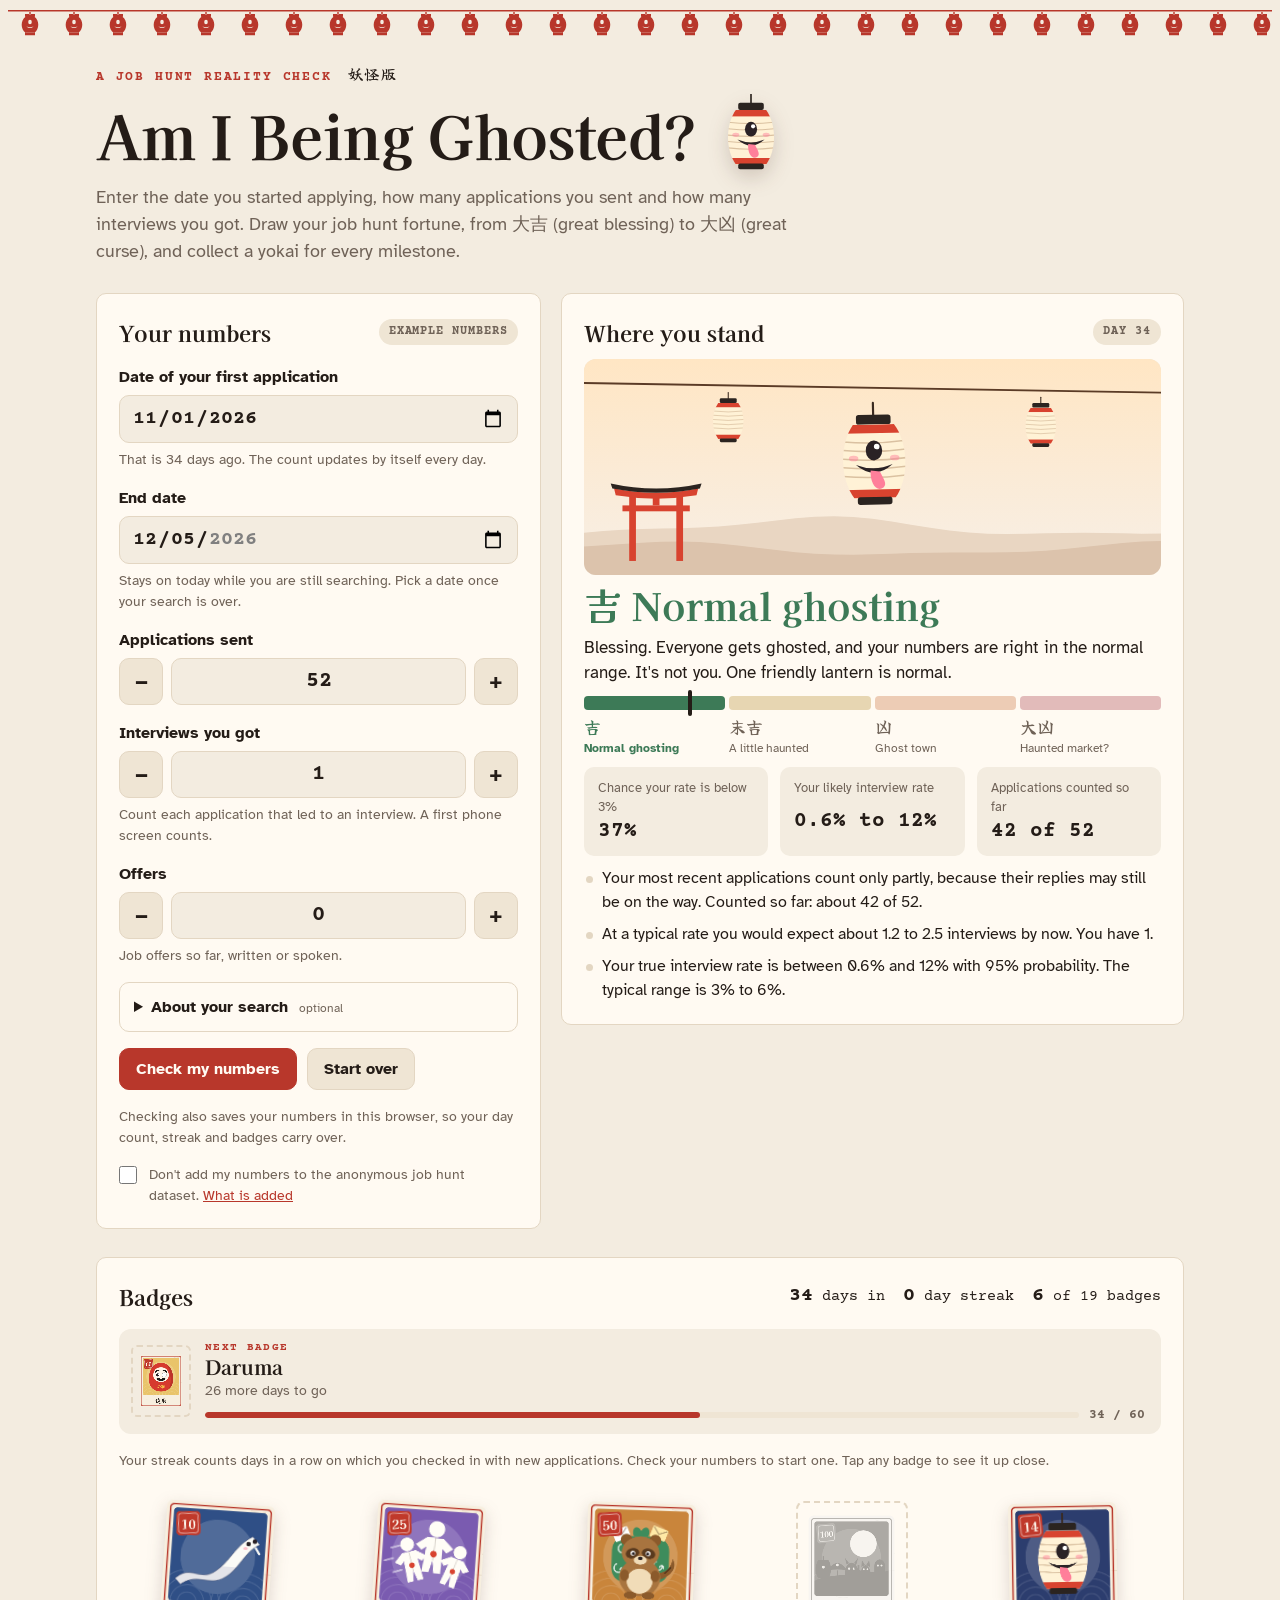
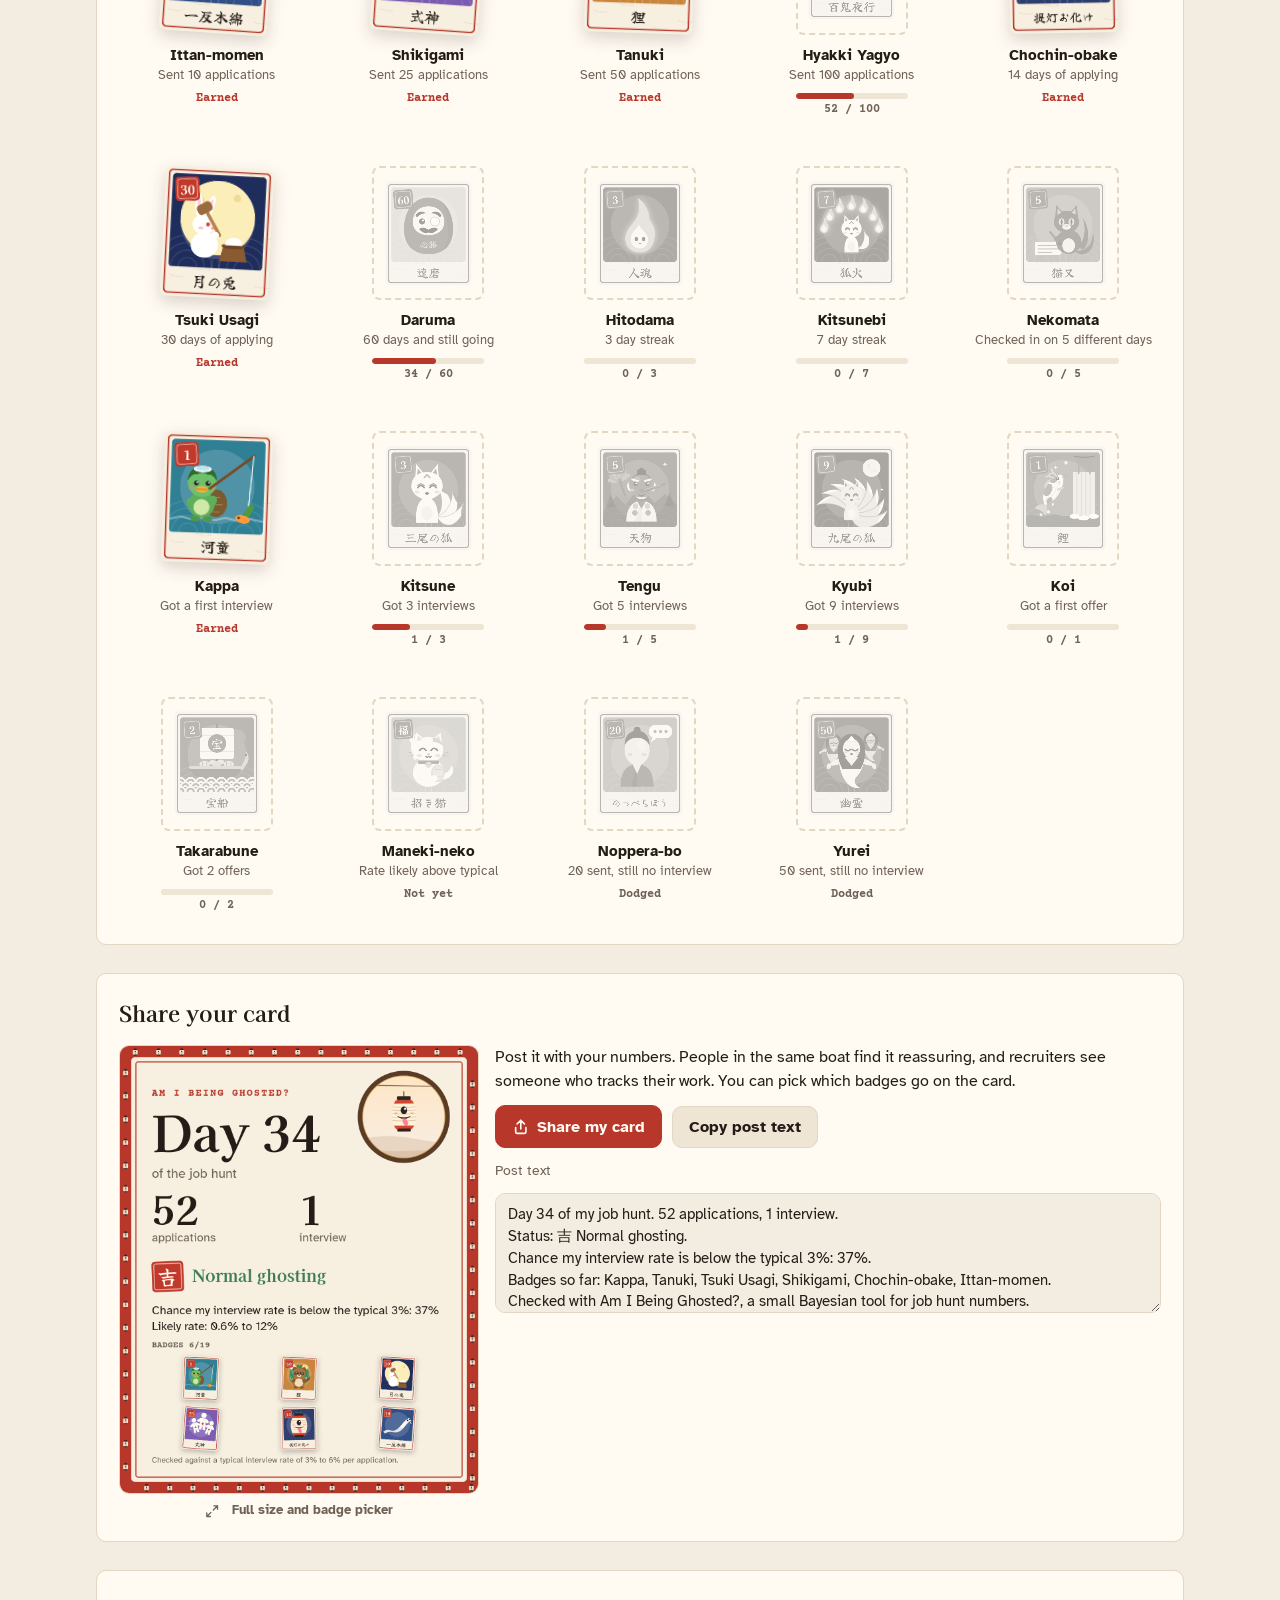
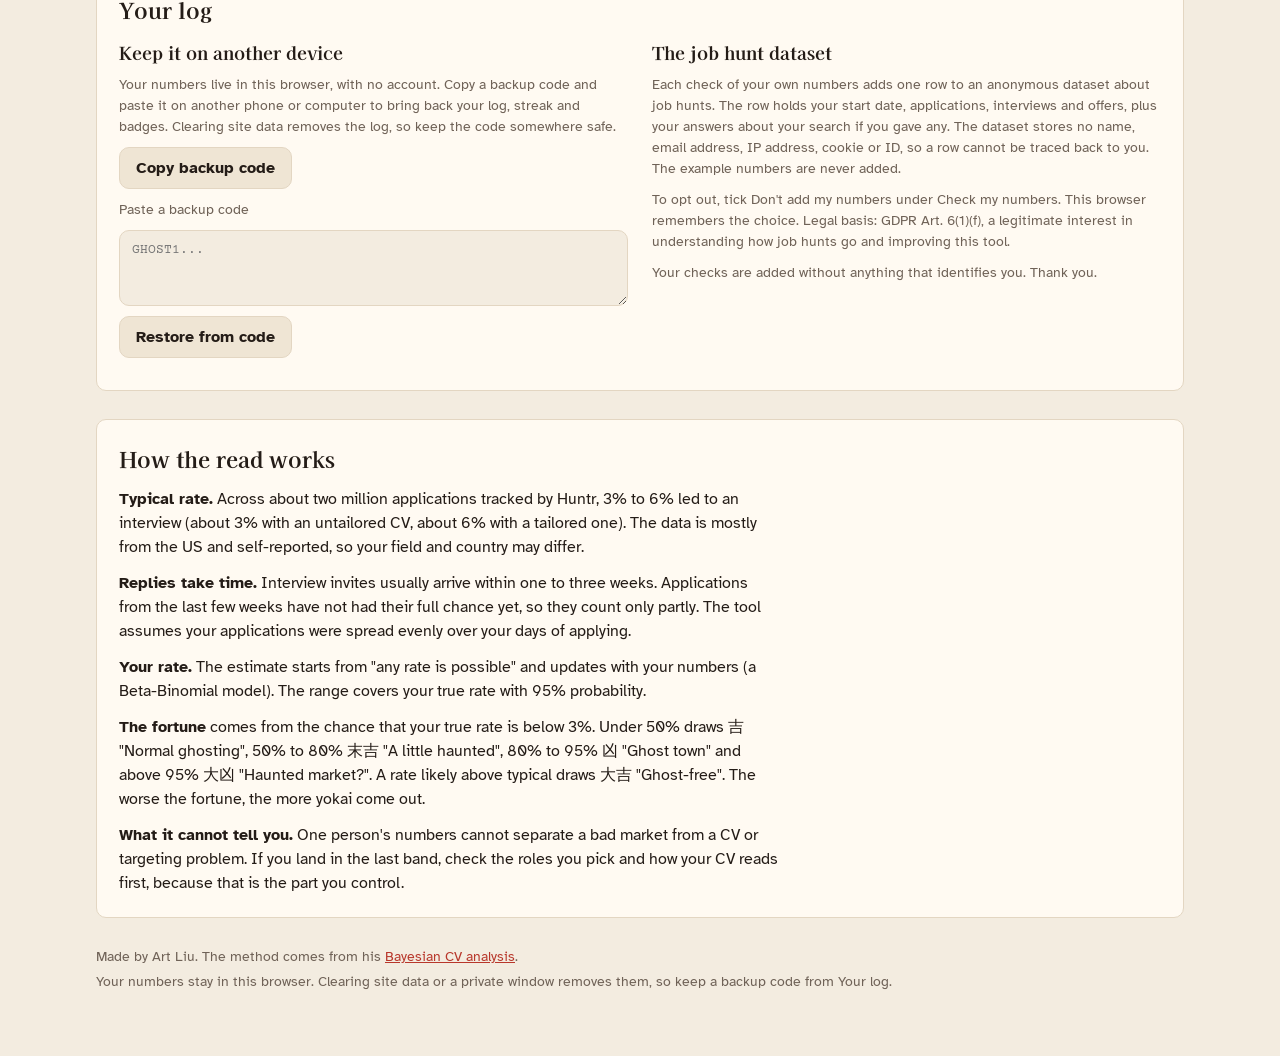
==== commit 75301f99: "Add files via upload" ====
--- a/docs/index.html
+++ b/docs/index.html
@@ -100,7 +100,7 @@
   line-height: 1.5;
 }
 .wrap {
-  max-width: 1040px;
+  max-width: 1120px;
   margin: 0 auto;
   padding-left: max(16px, env(safe-area-inset-left, 0px));
   padding-right: max(16px, env(safe-area-inset-right, 0px));
@@ -186,6 +186,8 @@
   background: var(--paper);
   color: var(--ink);
 }
+.date-row { display: flex; flex-wrap: wrap; gap: 8px; align-items: center; }
+.date-row .date { flex: 1 1 200px; }
 .stepper button, .btn {
   font: 700 16px/1 var(--body);
   border-radius: 10px;
@@ -528,6 +530,14 @@
         <p class="hint" id="start-hint">The day count updates by itself every day.</p>
       </div>
       <div class="field">
+        <label for="end">End date</label>
+        <div class="date-row">
+          <input id="end" class="date" type="date">
+          <button type="button" class="btn sm" id="end-today" hidden>Today</button>
+        </div>
+        <p class="hint" id="end-hint">Stays on today while you are still searching. Pick a date once your search is over.</p>
+      </div>
+      <div class="field">
         <label for="apps">Applications sent</label>
         <div class="stepper">
           <button type="button" data-step="apps" data-d="-1" aria-label="One application less">−</button>
@@ -1652,19 +1662,22 @@
   let state;
   if (store) {
     const last = store.log[store.log.length - 1] || { n: 0, k: 0, o: 0 };
-    state = { start: store.start, days: Math.max(0, daysBetween(store.start, todayStr())), n: last.n, k: last.k, o: last.o || 0, example: false };
+    state = { start: store.start, end: store.end || null, days: Math.max(0, daysBetween(store.start, store.end || todayStr())), n: last.n, k: last.k, o: last.o || 0, example: false };
   } else {
-    state = { start: addDays(todayStr(), -EXAMPLE.days), ...EXAMPLE, example: true };
+    state = { start: addDays(todayStr(), -EXAMPLE.days), end: null, ...EXAMPLE, example: true };
   }
 
   const $ = id => document.getElementById(id);
-  const inputs = { start: $("start"), apps: $("apps"), ints: $("ints"), offers: $("offers"), market: $("market"), field: $("field"), channel: $("channel") };
+  const inputs = { start: $("start"), end: $("end"), apps: $("apps"), ints: $("ints"), offers: $("offers"), market: $("market"), field: $("field"), channel: $("channel") };
 
   function readInputs() {
     const v = el => { const x = Math.floor(Number(el.value)); return Number.isFinite(x) && x > 0 ? x : 0; };
     const start = /^\d{4}-\d{2}-\d{2}$/.test(inputs.start.value) ? inputs.start.value : "";
-    const days = start ? daysBetween(start, todayStr()) : 0;
-    return { start, days, n: v(inputs.apps), k: v(inputs.ints), o: v(inputs.offers) };
+    // an end date of today, or none, means the search is still running
+    const picked = /^\d{4}-\d{2}-\d{2}$/.test(inputs.end.value) ? inputs.end.value : "";
+    const end = picked && picked !== todayStr() ? picked : null;
+    const days = start ? daysBetween(start, end || todayStr()) : 0;
+    return { start, end, days, n: v(inputs.apps), k: v(inputs.ints), o: v(inputs.offers) };
   }
   function readProfile() {
     return { market: inputs.market.value || null, field: inputs.field.value || null, channel: inputs.channel.value || null };
@@ -1672,6 +1685,9 @@
   function writeInputs() {
     inputs.start.value = state.start;
     inputs.start.max = todayStr();
+    inputs.end.value = state.end || todayStr();
+    inputs.end.max = todayStr();
+    inputs.end.min = state.start;
     inputs.apps.value = state.n;
     inputs.ints.value = state.k;
     inputs.offers.value = state.o || 0;
@@ -1703,19 +1719,27 @@
 
   function validate(v) {
     return !v.start ? "Pick the date of your first application."
-      : v.days < 0 ? "The first application cannot be in the future."
+      : v.start > todayStr() ? "The first application cannot be in the future."
+      : v.end && v.end > todayStr() ? "The end date cannot be in the future."
+      : v.days < 0 ? "The end date cannot be before your first application."
       : v.k > v.n ? "Interviews cannot be more than applications sent."
       : v.o > v.k ? "Offers cannot be more than interviews." : "";
   }
   function updateHint(v) {
+    inputs.end.min = v.start || "";
+    $("end-today").hidden = !v.end;
+    $("end-hint").textContent = v.end
+      ? `Your search ended on ${shortDate(v.end)}, so the day count stays put.`
+      : "Stays on today while you are still searching. Pick a date once your search is over.";
     $("start-hint").textContent = !v.start || v.days < 0 ? "The day count updates by itself every day."
+      : v.end ? `Your search ran for ${v.days} day${v.days === 1 ? "" : "s"}.`
       : v.days === 0 ? "That is today. The day count updates by itself every day."
       : `That is ${v.days} day${v.days === 1 ? "" : "s"} ago. The count updates by itself every day.`;
   }
   function compute(v) {
     const r = assess(v.days, v.n, v.k);
     const st = (store && !state.example) ? streakInfo(store.log) : { streak: 0, loggedDays: 0, activeToday: false };
-    return { ...r, o: v.o || 0, streak: st.streak, loggedDays: st.loggedDays, activeToday: st.activeToday };
+    return { ...r, o: v.o || 0, end: v.end || null, streak: st.streak, loggedDays: st.loggedDays, activeToday: st.activeToday };
   }
   function setStale(on) {
     $("verdict").classList.toggle("stale", on);
@@ -1723,14 +1747,14 @@
   }
   function paint(r) {
     current = r;
-    shown = { start: state.start, n: r.n, k: r.k, o: r.o };
+    shown = { start: state.start, end: r.end, n: r.n, k: r.k, o: r.o };
 
     const L = LEVELS[r.level];
     const statusEl = $("status");
     statusEl.textContent = L.name;
     statusEl.style.setProperty("--lvl", `var(${L.color})`);
     $("status-msg").textContent = L.msg;
-    $("day-pill").textContent = `Day ${r.days}`;
+    $("day-pill").textContent = r.end ? `${r.days} days` : `Day ${r.days}`;
 
     const showNums = r.level !== "start";
     $("s-plow").textContent = showNums ? whole(r.pLow) : "–";
@@ -1757,7 +1781,7 @@
       if (r.k === 0 && r.level !== "early") {
         add(`At a typical rate of 3% to 6%, between ${whole(r.zeroLow)} and ${whole(r.zeroHigh)} of people with the same counted applications would also have zero interviews.`);
       } else if (r.k > 0) {
-        add(`At a typical rate you would expect about ${r.expLow.toFixed(1)} to ${r.expHigh.toFixed(1)} interviews by now. You have ${r.k}.`);
+        add(`At a typical rate you would expect about ${r.expLow.toFixed(1)} to ${r.expHigh.toFixed(1)} interviews ${r.end ? "by the end of your search" : "by now"}. You have ${r.k}.`);
       }
       add(`Your true interview rate is between ${pct(r.lo)} and ${pct(r.hi)} with 95% probability. The typical range is 3% to 6%.`);
       if (r.o > 0) add(`You turned ${plural(r.k, "interview")} into ${plural(r.o, "offer")}. The rate above still only looks at interviews.`);
@@ -1792,7 +1816,7 @@
     err.textContent = problem;
     err.hidden = !problem;
     updateHint(v);
-    setStale(!shown || v.start !== shown.start || v.n !== shown.n || v.k !== shown.k || v.o !== shown.o);
+    setStale(!shown || v.start !== shown.start || v.end !== shown.end || v.n !== shown.n || v.k !== shown.k || v.o !== shown.o);
   }
 
   // Badges stay earned once you have them, even if the numbers move on.
@@ -1885,7 +1909,7 @@
     if (s.level === "start") return "";
     const L = LEVELS[s.level];
     const lines = [
-      `Day ${s.days} of my job hunt. ${numsText(s)}.`,
+      (s.end ? `My job hunt took ${s.days} days. ` : `Day ${s.days} of my job hunt. `) + `${numsText(s)}.`,
       `Status: ${L.name}.`
     ];
     if (s.level !== "early") lines.push(`Chance my interview rate is below the typical 3%: ${whole(s.pLow)}.`);
@@ -1948,10 +1972,10 @@
 
     ctx.fillStyle = CARD.ink;
     ctx.font = `800 150px ${F.display}`;
-    ctx.fillText(`Day ${s.days}`, X, 320);
+    ctx.fillText(s.end ? `${s.days} days` : `Day ${s.days}`, X, 320);
     ctx.font = `400 40px ${F.body}`;
     ctx.fillStyle = CARD.muted;
-    ctx.fillText("of the job hunt", X, 398);
+    ctx.fillText(s.end ? `of job hunting, ended ${shortDate(s.end)}` : "of the job hunt", X, 398);
 
     const nums = [[s.n, s.n === 1 ? "application" : "applications"], [s.k, s.k === 1 ? "interview" : "interviews"]];
     if (s.o > 0) nums.push([s.o, s.o === 1 ? "offer" : "offers"]);
@@ -2024,7 +2048,7 @@
       if (!$("sharer").hidden) $("sr-img").src = url;
     } catch (e) {}
     const shown = picks.length ? `, ${picks.length} badge${picks.length === 1 ? "" : "s"}` : "";
-    $("card-img").alt = `Share card. Day ${s.days}, ${numsText(s)}, ${LEVELS[s.level].name}${shown}.`;
+    $("card-img").alt = `Share card. ${s.end ? `${s.days} days of job hunting` : `Day ${s.days}`}, ${numsText(s)}, ${LEVELS[s.level].name}${shown}.`;
     srBlob = null;
     if (!$("sharer").hidden) prepareBlob();
   }
@@ -2043,7 +2067,7 @@
     $("rv-example").hidden = !isExample;
     $("rv-share").hidden = isExample;
     $("rv-share-t").textContent = THEME.rv.share || "Share my card";
-    $("rv-title").textContent = `Day ${r.days} of your hunt`;
+    $("rv-title").textContent = r.end ? `Your hunt took ${r.days} days` : `Day ${r.days} of your hunt`;
     $("rv-nums").textContent = numsText(r);
     $("rv-msg").textContent = L.msg;
     $("rv-env-to").textContent = THEME.rv.envText(r, apps);
@@ -2340,6 +2364,7 @@
 
   // ---------- events ----------
   Object.values(inputs).forEach(el => { el.addEventListener("input", onEdit); el.addEventListener("change", onEdit); });
+  $("end-today").addEventListener("click", () => { inputs.end.value = todayStr(); onEdit({ target: inputs.end }); inputs.end.focus(); });
   document.querySelectorAll("[data-step]").forEach(btn => {
     btn.addEventListener("click", () => {
       const el = inputs[btn.dataset.step];
@@ -2355,7 +2380,7 @@
     err.textContent = problem;
     err.hidden = !problem;
     if (problem) return;
-    state.start = v.start; state.days = v.days; state.n = v.n; state.k = v.k; state.o = v.o;
+    state.start = v.start; state.end = v.end; state.days = v.days; state.n = v.n; state.k = v.k; state.o = v.o;
 
     if (state.example) {
       const r = compute(v);
@@ -2371,6 +2396,7 @@
     const prevSeen = new Set(store && Array.isArray(store.seen) ? store.seen : []);
     if (!store) store = { start: v.start, log: [] };
     store.start = v.start;
+    store.end = v.end;
     store.log = store.log.filter(e => e.d !== today);
     store.log.push({ d: today, n: v.n, k: v.k, o: v.o });
     store.profile = readProfile();
@@ -2410,7 +2436,7 @@
     btn.classList.remove("danger-ok");
     clearStore();
     store = null;
-    state = { start: todayStr(), days: 0, n: 0, k: 0, o: 0, example: false };
+    state = { start: todayStr(), end: null, days: 0, n: 0, k: 0, o: 0, example: false };
     writeInputs();
     updateHint(readInputs());
     $("err").hidden = true;
@@ -2453,7 +2479,7 @@
     const pr = store.profile || {};
     const body = { v: 2, theme: THEME.key, start: v.start, days: v.days, n: v.n, k: v.k, o: v.o, market: pr.market || null, field: pr.field || null, channel: pr.channel || null };
     // the same numbers twice on one day add nothing new
-    const sig = [todayStr(), v.start, v.n, v.k, v.o, body.market, body.field, body.channel].join("|");
+    const sig = [todayStr(), v.start, v.days, v.n, v.k, v.o, body.market, body.field, body.channel].join("|");
     if (store.lastSent === sig) return true;
     store.lastSent = sig;
     saveStore(store);
@@ -2483,7 +2509,7 @@
   }
   const isDay = x => typeof x === "string" && /^\d{4}-\d{2}-\d{2}$/.test(x);
   function backupCode() {
-    const pack = { v: 2, s: store.start, l: store.log.map(e => [e.d, e.n, e.k, e.o || 0]), pr: store.profile || null,
+    const pack = { v: 2, s: store.start, e: store.end || null, l: store.log.map(e => [e.d, e.n, e.k, e.o || 0]), pr: store.profile || null,
       lv: store.lastLevel || null, se: store.seen || [], ea: store.earned || {}, no: optOut ? 1 : 0 };
     return "GHOST1." + b64e(JSON.stringify(pack));
   }
@@ -2507,6 +2533,7 @@
       const profile = { market: opt(inputs.market, pr.market), field: opt(inputs.field, pr.field), channel: opt(inputs.channel, pr.channel) };
       const out = { start: x.s, log, profile, seen: Array.isArray(x.se) ? x.se.filter(id => typeof id === "string") : [], earned };
       if (typeof x.lv === "string") out.lastLevel = x.lv;
+      if (isDay(x.e) && x.e >= x.s) out.end = x.e;
       return { store: out, optOut: x.no === 1 };
     } catch (e) { return null; }
   }
@@ -2539,7 +2566,7 @@
     storageOk = saveStore(store);
     if (got.optOut) setOptOut(true);
     const last = store.log[store.log.length - 1] || { n: 0, k: 0, o: 0 };
-    state = { start: store.start, days: Math.max(0, daysBetween(store.start, todayStr())), n: last.n, k: last.k, o: last.o || 0, example: false };
+    state = { start: store.start, end: store.end || null, days: Math.max(0, daysBetween(store.start, store.end || todayStr())), n: last.n, k: last.k, o: last.o || 0, example: false };
     writeInputs();
     updateHint(readInputs());
     paint(compute(readInputs()));
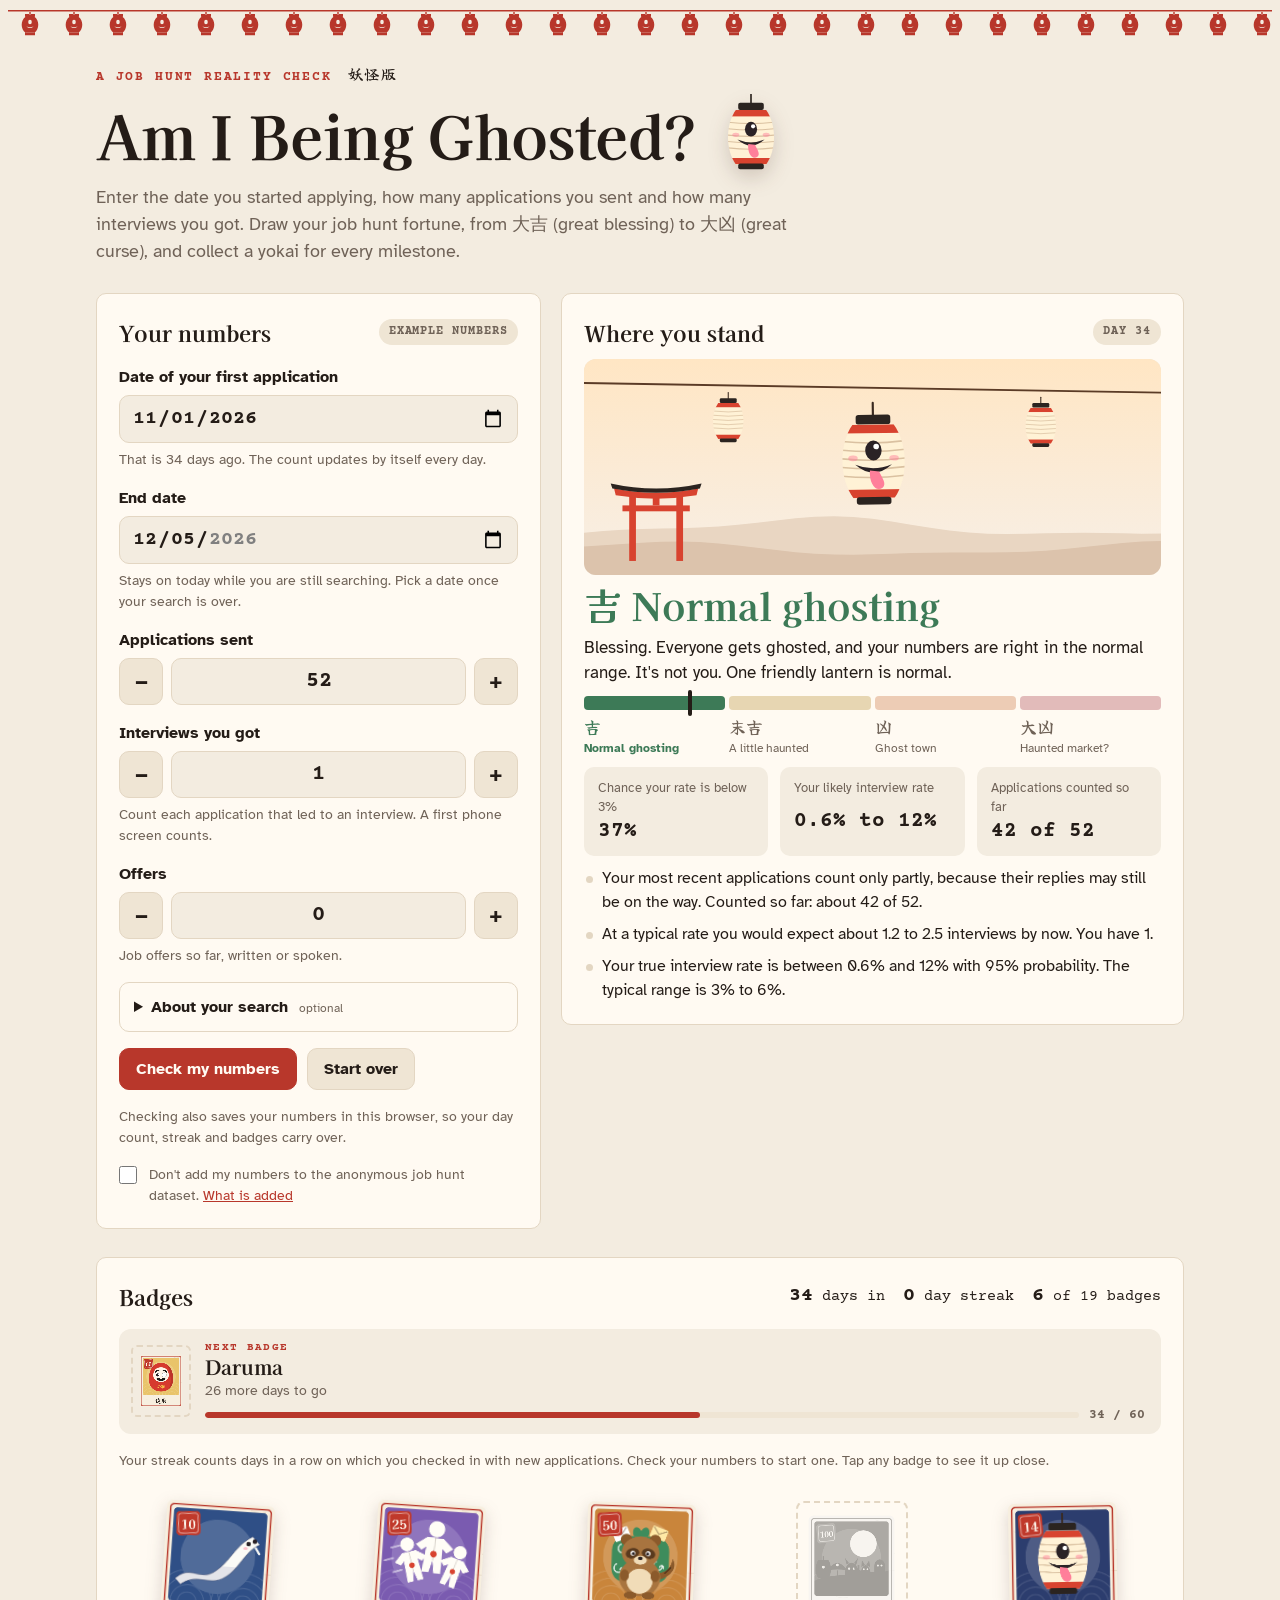
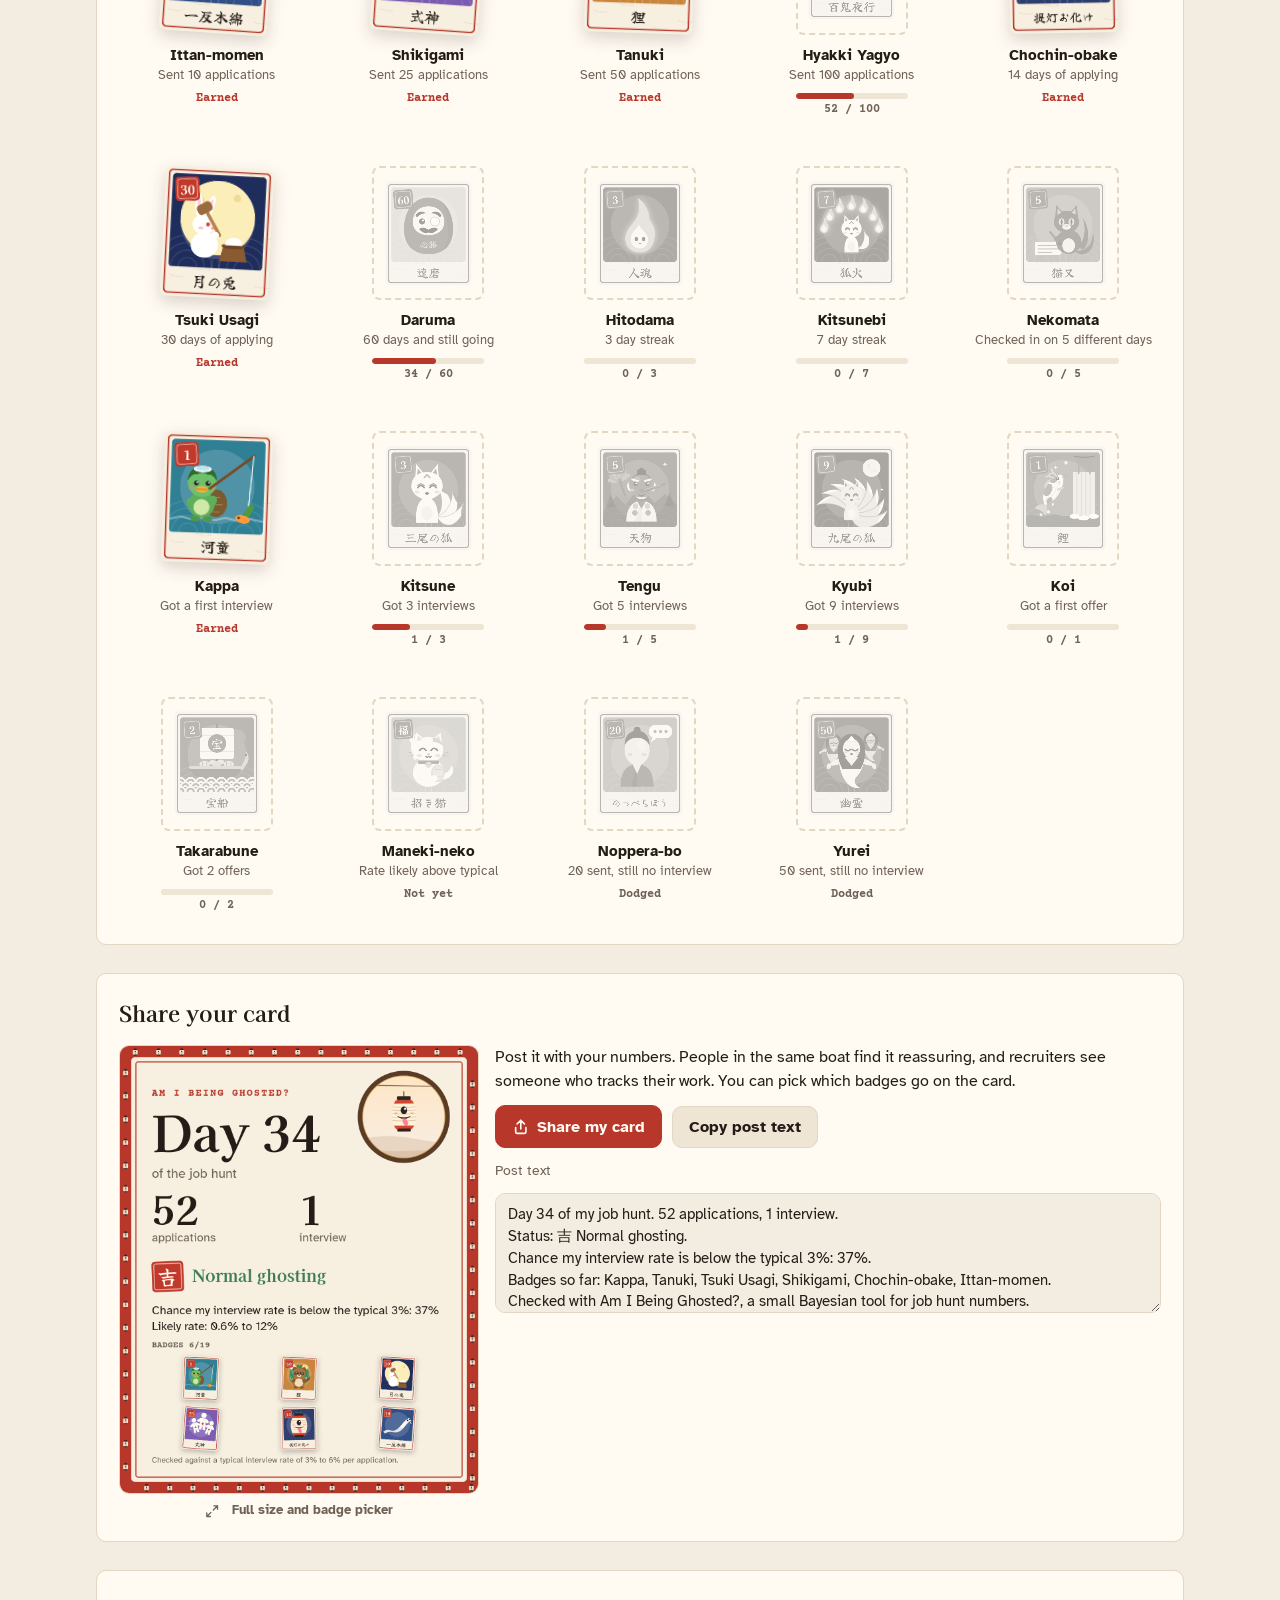
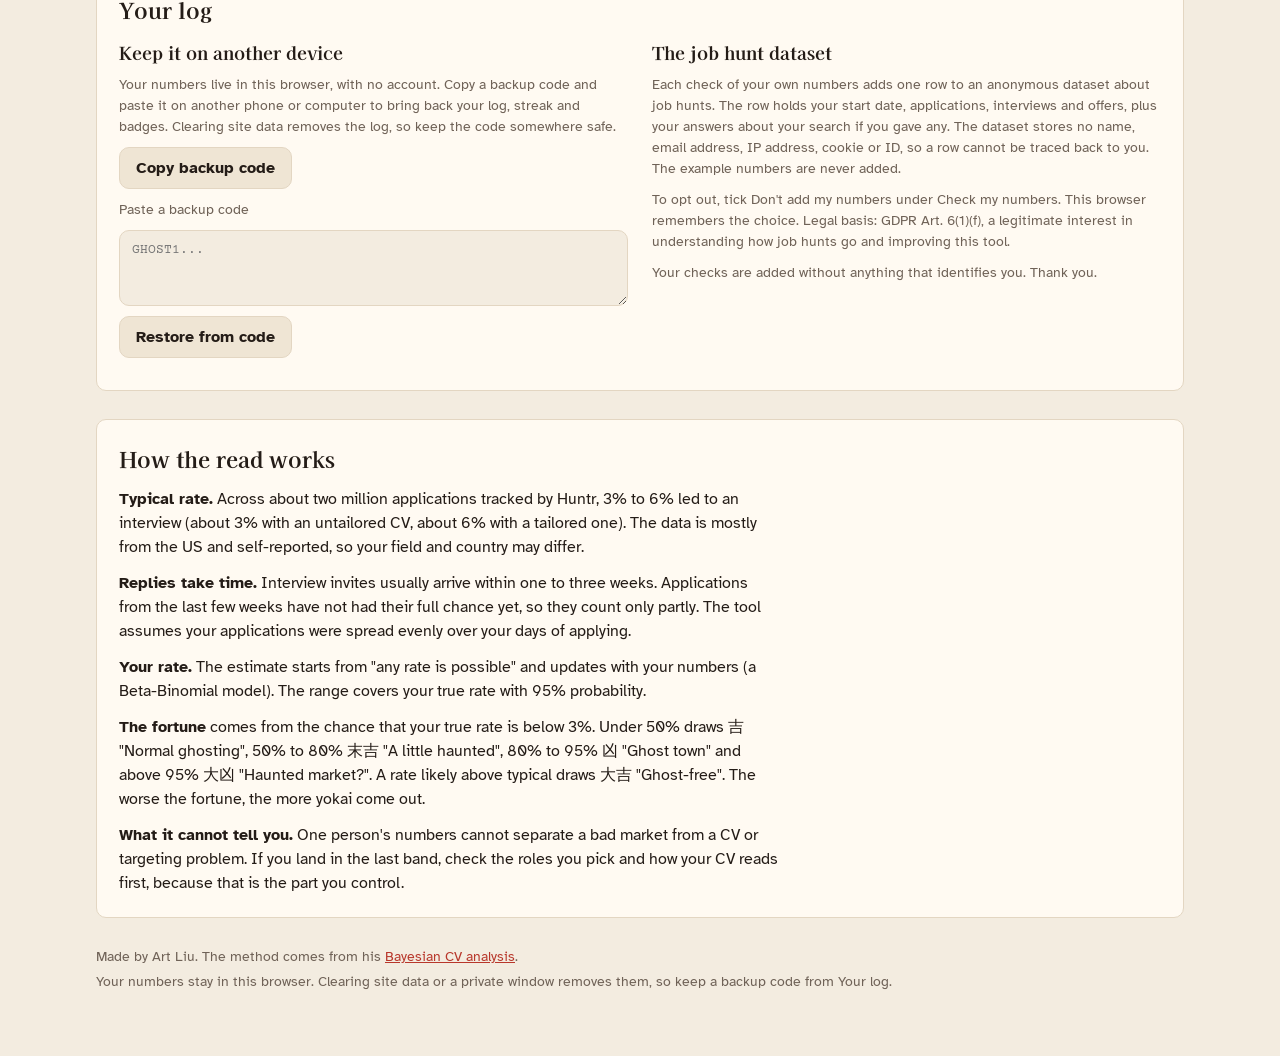
==== commit 3a1ba5a0: "Add files via upload" ====
--- a/docs/index.html
+++ b/docs/index.html
@@ -1547,14 +1547,17 @@
     return (lo + hi) / 2;
   }
   // Share of the eventual invites that have arrived, averaged over
-  // applications spread evenly across D days, when an invite comes after
-  // an exponential wait with mean TAU days.
-  function maturity(D) {
-    if (D <= 0) return 0;
-    return 1 - (TAU / D) * (1 - Math.exp(-D / TAU));
-  }
-  function assess(days, n, k) {
-    const neff = k + (n - k) * maturity(days);
+  // applications spread evenly across the D days of the search, when an
+  // invite comes after an exponential wait with mean TAU days and replies
+  // have had T days since the first application (T = D while still searching).
+  function maturity(D, T = D) {
+    T = Math.max(T, D);
+    if (T <= 0) return 0;
+    if (D <= 0) return 1 - Math.exp(-T / TAU);
+    return 1 - (TAU / D) * (Math.exp(-(T - D) / TAU) - Math.exp(-T / TAU));
+  }
+  function assess(days, n, k, since = days) {
+    const neff = k + (n - k) * maturity(days, since);
     const a = 1 + k, b = 1 + Math.max(0, neff - k);
     const pLow = ibeta(LOW, a, b);
     const pHigh = 1 - ibeta(HIGH, a, b);
@@ -1737,7 +1740,9 @@
       : `That is ${v.days} day${v.days === 1 ? "" : "s"} ago. The count updates by itself every day.`;
   }
   function compute(v) {
-    const r = assess(v.days, v.n, v.k);
+    // after an end date, replies to the last applications can still arrive until today
+    const since = v.end && v.start ? Math.max(v.days, daysBetween(v.start, todayStr())) : v.days;
+    const r = assess(v.days, v.n, v.k, since);
     const st = (store && !state.example) ? streakInfo(store.log) : { streak: 0, loggedDays: 0, activeToday: false };
     return { ...r, o: v.o || 0, end: v.end || null, streak: st.streak, loggedDays: st.loggedDays, activeToday: st.activeToday };
   }
@@ -1781,7 +1786,7 @@
       if (r.k === 0 && r.level !== "early") {
         add(`At a typical rate of 3% to 6%, between ${whole(r.zeroLow)} and ${whole(r.zeroHigh)} of people with the same counted applications would also have zero interviews.`);
       } else if (r.k > 0) {
-        add(`At a typical rate you would expect about ${r.expLow.toFixed(1)} to ${r.expHigh.toFixed(1)} interviews ${r.end ? "by the end of your search" : "by now"}. You have ${r.k}.`);
+        add(`At a typical rate you would expect about ${r.expLow.toFixed(1)} to ${r.expHigh.toFixed(1)} interviews ${r.end ? "from these applications" : "by now"}. You have ${r.k}.`);
       }
       add(`Your true interview rate is between ${pct(r.lo)} and ${pct(r.hi)} with 95% probability. The typical range is 3% to 6%.`);
       if (r.o > 0) add(`You turned ${plural(r.k, "interview")} into ${plural(r.o, "offer")}. The rate above still only looks at interviews.`);
